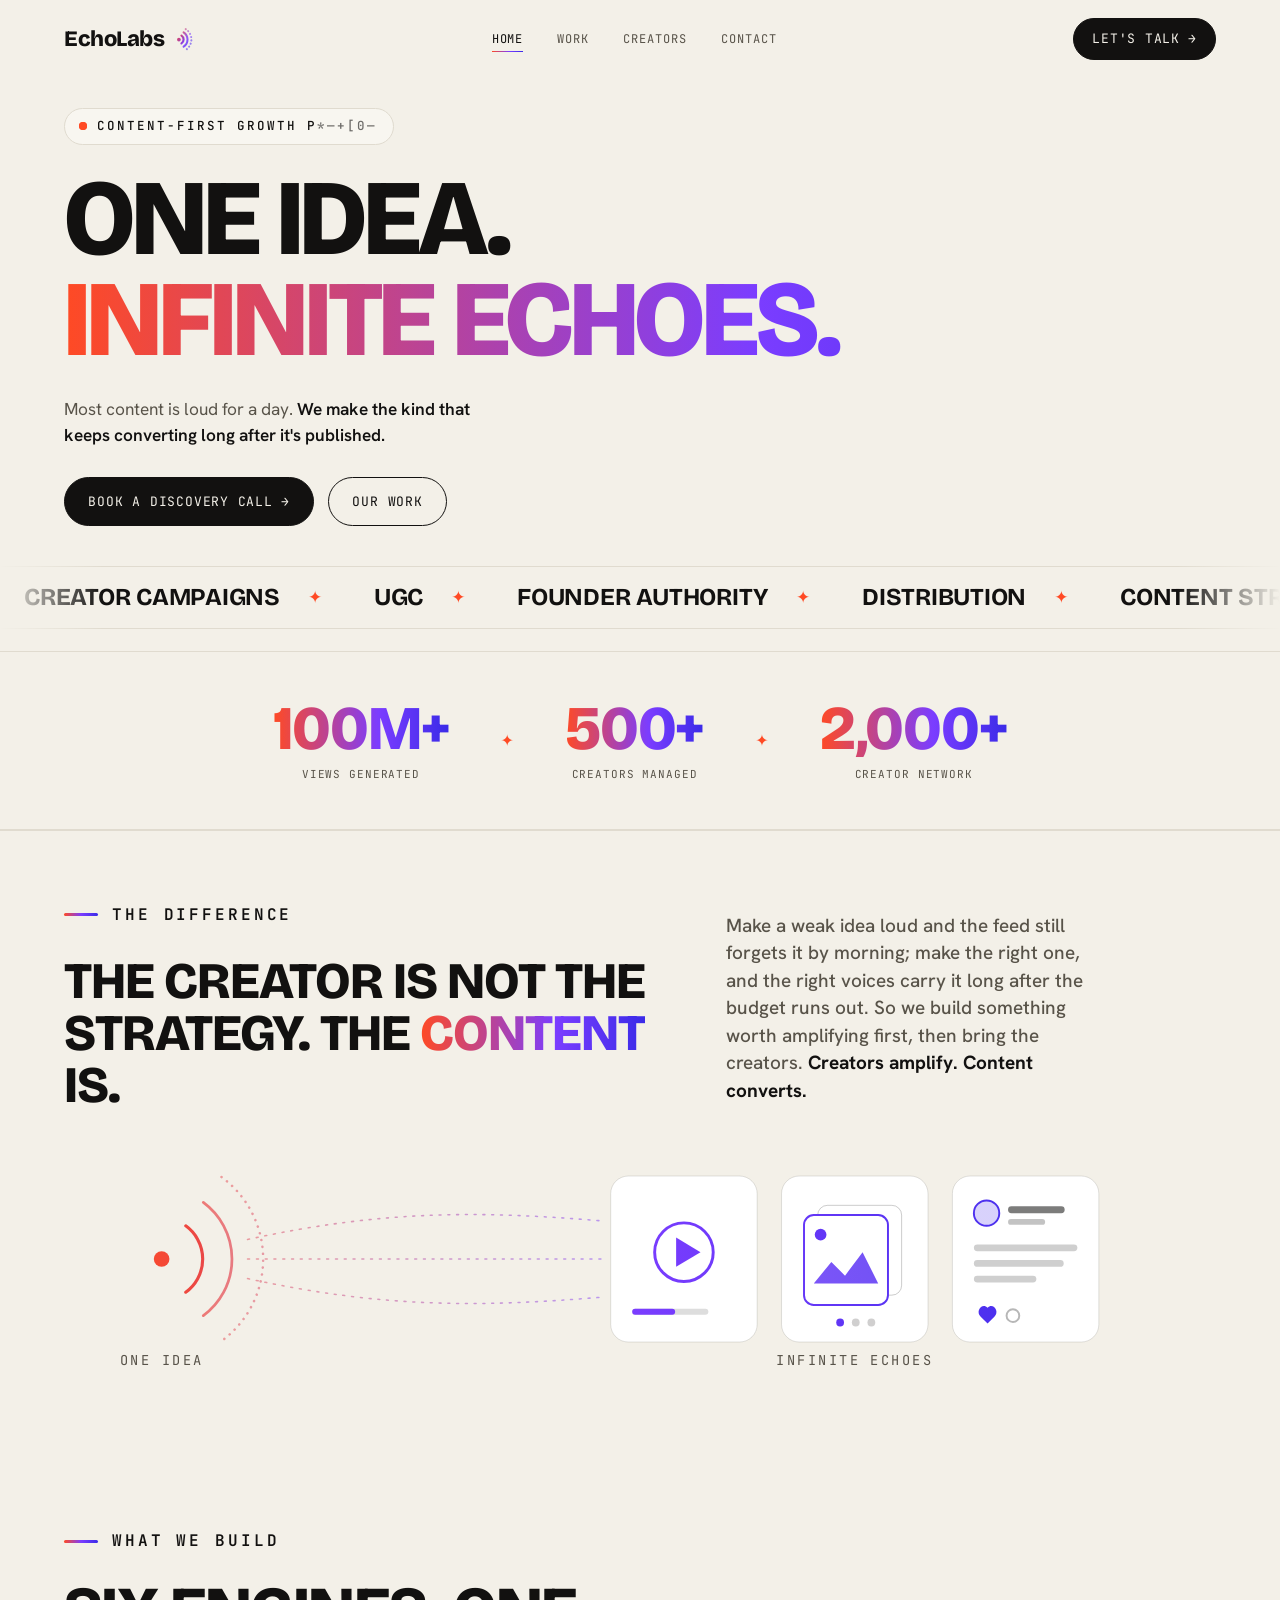
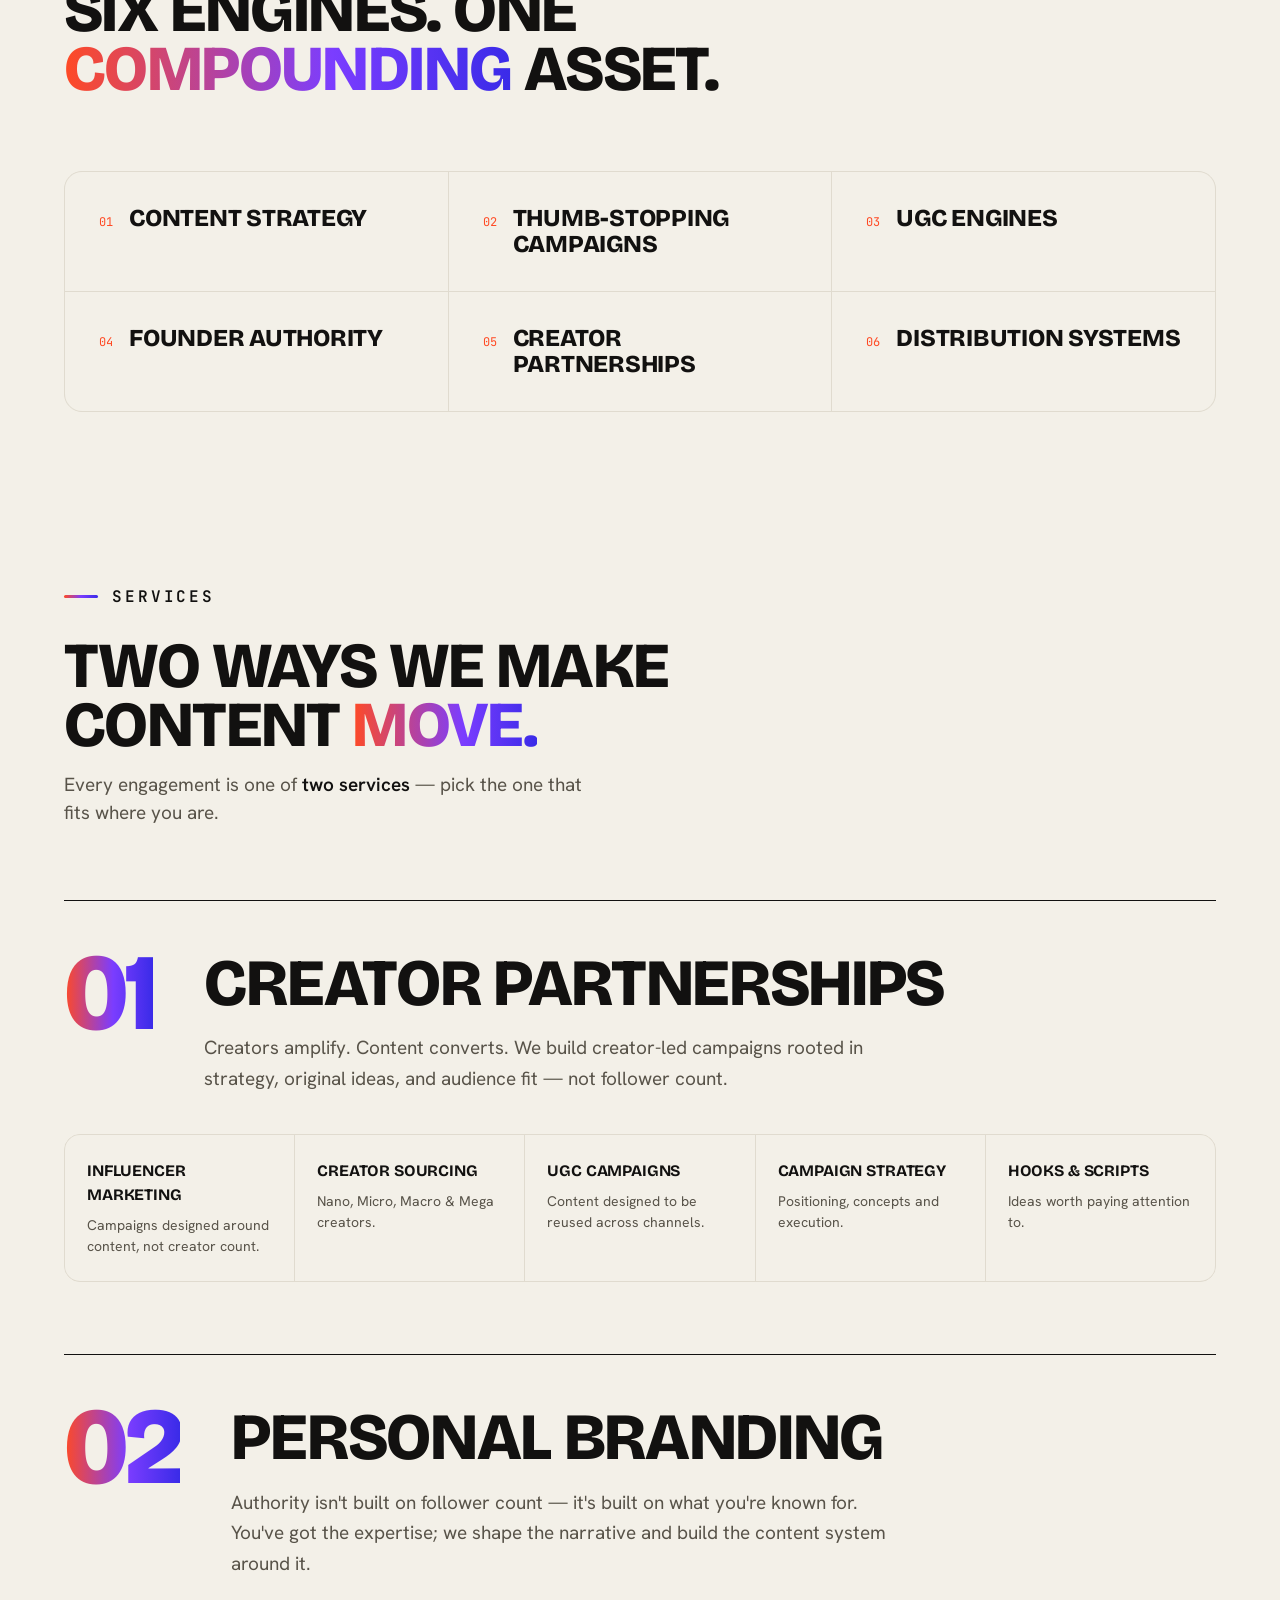
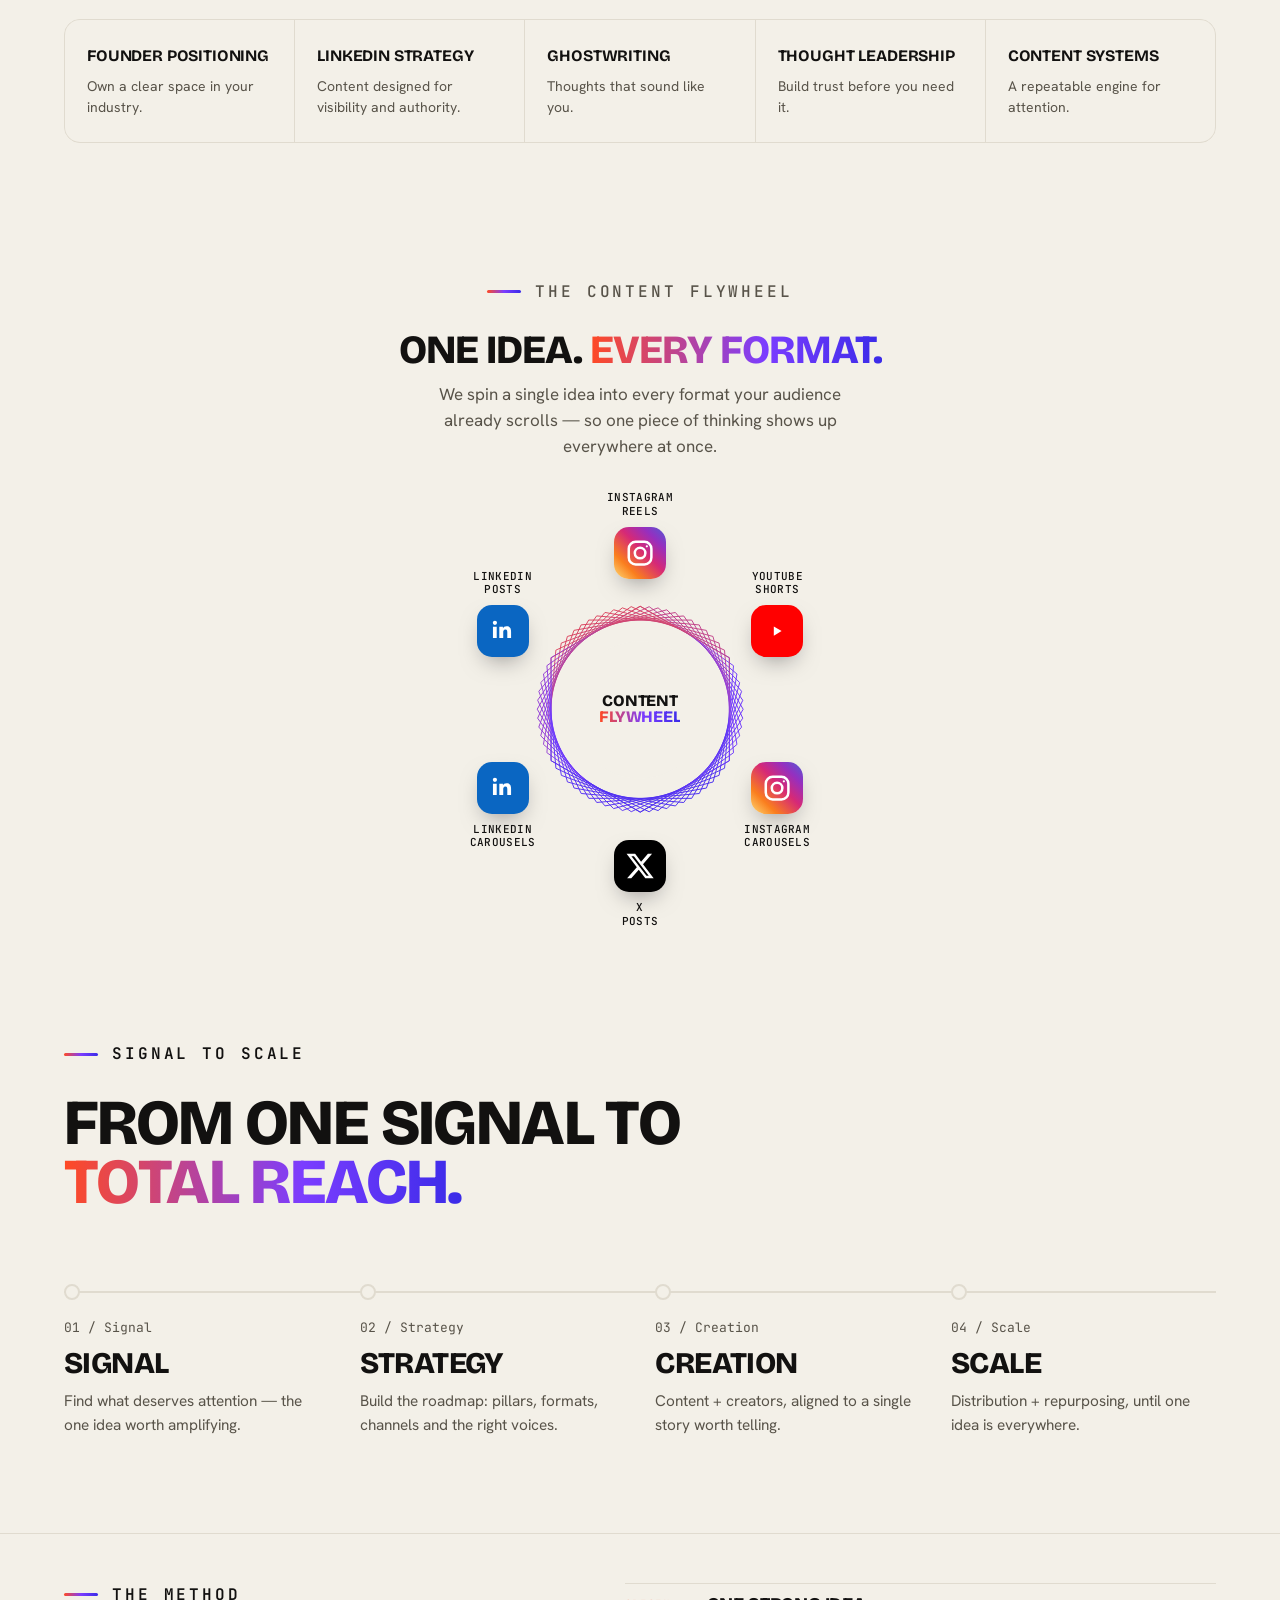
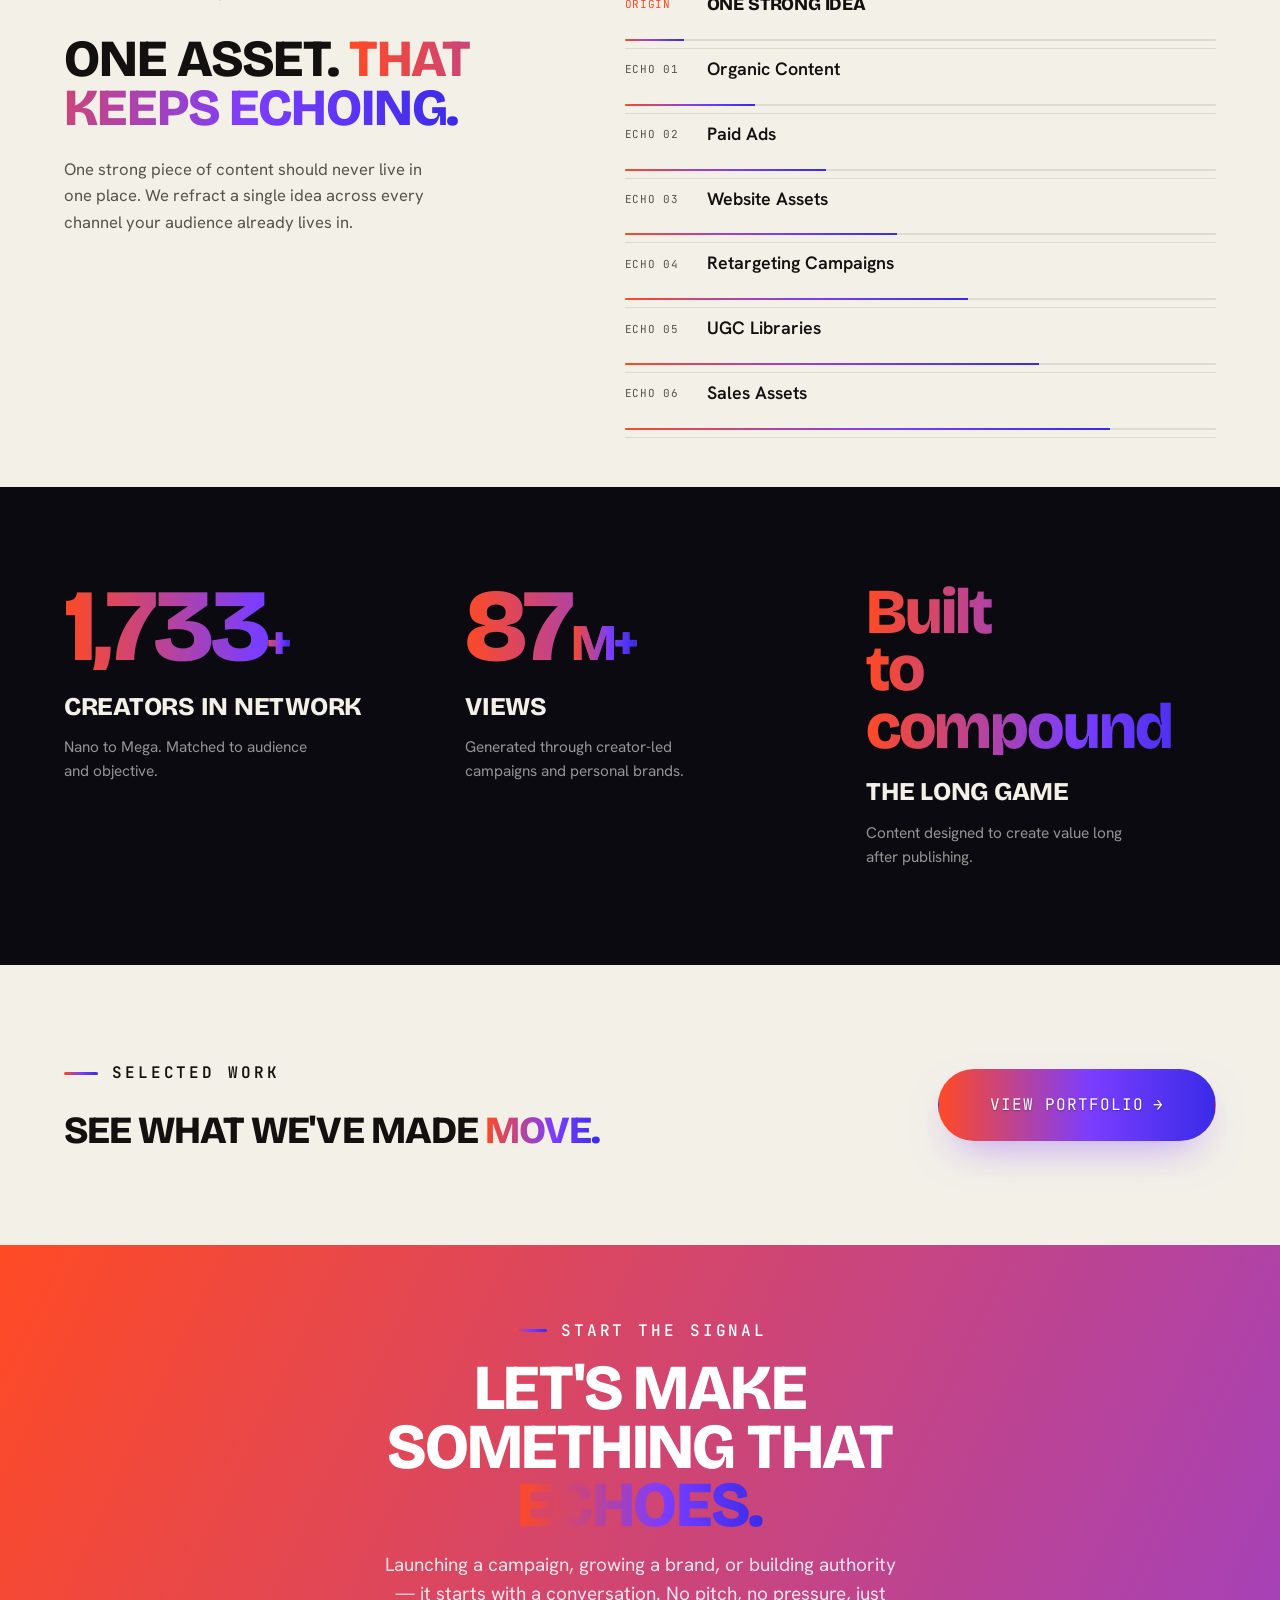
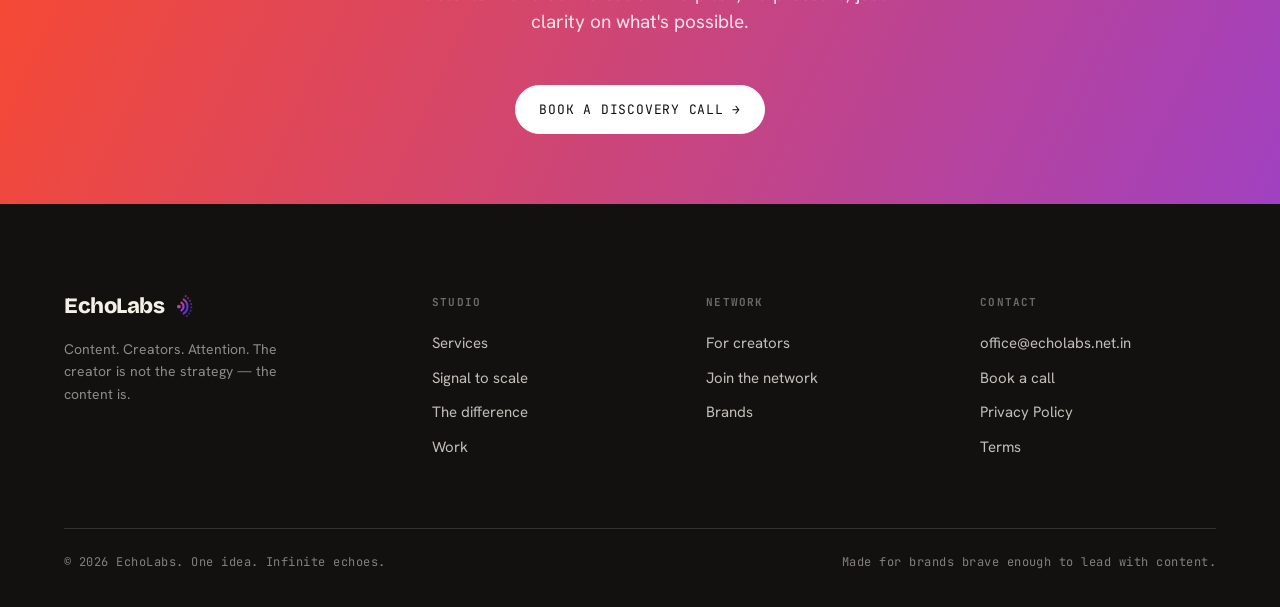
==== index.html @ e6bb108c "Add files via upload" ====
<!DOCTYPE html>
<html lang="en">
<head>
<meta charset="UTF-8" />
<meta name="viewport" content="width=device-width, initial-scale=1.0" />
<title>EchoLabs — Content-first growth partner</title>
<meta name="description" content="One idea. Infinite echoes. EchoLabs is a content-first growth partner. Most content is loud for a day — the right content keeps converting long after it's published." />
<meta name="theme-color" content="#F3F0E8" />
<link rel="icon" type="image/svg+xml" href="echolabs-mark.svg" />
<link rel="icon" type="image/png" href="echolabs-mark.png" />
<link rel="apple-touch-icon" href="echolabs-mark.png" />
<meta property="og:type" content="website" />
<meta property="og:title" content="EchoLabs — One idea. Infinite echoes." />
<meta property="og:description" content="The creator is not the strategy. The content is. A content-first growth partner." />
<link rel="preconnect" href="https://fonts.googleapis.com" />
<link rel="preconnect" href="https://fonts.gstatic.com" crossorigin />
<link href="https://fonts.googleapis.com/css2?family=Bricolage+Grotesque:opsz,wght@12..96,700;12..96,800&family=Hanken+Grotesk:wght@400;500;600&family=JetBrains+Mono:wght@400;500&display=swap" rel="stylesheet" />
<link rel="stylesheet" href="styles.css" />
</head>
<body>
<svg width="0" height="0" aria-hidden="true" style="position:absolute"><defs><linearGradient id="logoGrad" gradientUnits="userSpaceOnUse" x1="1" y1="8" x2="25" y2="24"><stop offset="0" stop-color="#FF4A24"/><stop offset="0.55" stop-color="#7B3DFF"/><stop offset="1" stop-color="#3A2BE8"/></linearGradient></defs></svg>
<a class="skip" href="#main">Skip to content</a>

<!-- ECHO CURSOR -->
<div class="cursor" aria-hidden="true">
  <div class="cursor__el cursor__r3"></div>
  <div class="cursor__el cursor__r2"></div>
  <div class="cursor__el cursor__r1"></div>
  <div class="cursor__el cursor__dot"></div>
</div>

<!-- NAV -->
<header class="nav" id="nav">
  <div class="wrap nav__inner">
    <a class="logo" href="index.html" aria-label="EchoLabs home">
      <span class="logo__word">EchoLabs</span>
      <svg class="logo__mark" viewBox="0 0 25 32" fill="none" aria-hidden="true"><circle cx="5" cy="16" r="2.4" fill="url(#logoGrad)"/><path d="M8.27 10.97 A 6 6 0 0 1 8.27 21.03" stroke="url(#logoGrad)" stroke-width="2.8" stroke-linecap="round"/><path d="M11 6.78 A 11 11 0 0 1 11 25.22" stroke="url(#logoGrad)" stroke-width="2.6" stroke-linecap="round" opacity="0.85"/><path d="M13.72 2.6 A 16 16 0 0 1 13.72 29.4" stroke="url(#logoGrad)" stroke-width="2.6" stroke-linecap="round" stroke-dasharray="0.1 4.1" opacity="0.6"/></svg>
    </a>
    <nav class="nav__links" aria-label="Primary">
      <a href="index.html" aria-current="page">Home</a>
      <a href="work.html">Work</a>
      <a href="creators.html">Creators</a>
      <a href="contact.html">Contact</a>
    </nav>
    <div class="nav__cta">
      <a class="btn btn--primary btn--sm" data-book href="contact.html"><span class="btn-label">Let's Talk</span><span class="btn-arrow" aria-hidden="true">→</span></a>
    </div>
    <button class="nav__toggle" aria-label="Open menu" aria-expanded="false" aria-controls="menu"><span></span></button>
  </div>
</header>

<!-- MOBILE MENU -->
<nav class="menu" id="menu" aria-hidden="true" aria-label="Mobile">
  <a href="index.html"><small>00 /</small> Home</a>
  <a href="work.html"><small>01 /</small> Work</a>
  <a href="creators.html"><small>02 /</small> Creators</a>
  <a href="contact.html"><small>03 /</small> Contact</a>
  <a class="btn btn--primary" data-book href="contact.html"><span class="btn-label">Book a discovery call</span><span class="btn-arrow" aria-hidden="true">→</span></a>
</nav>

<main id="main">

<!-- HERO -->
<section class="hero" aria-label="Introduction">
  <div class="wrap">
    <div class="hero__tag">
      <span class="hero__dot" aria-hidden="true"></span>
      <span class="eyebrow" data-scramble>Content-first growth partner</span>
    </div>
    <h1>
      <span class="line-mask"><span>One idea.</span></span>
      <span class="line-mask"><span class="gradient-text">Infinite echoes.</span></span>
    </h1>
    <p class="hero__sub">
      Most content is loud for a day. <strong>We make the kind that keeps
      converting long after it's published.</strong>
    </p>
    <div class="hero__cta">
      <a class="btn btn--primary" data-magnetic data-book href="contact.html"><span class="btn-label">Book a discovery call</span><span class="btn-arrow" aria-hidden="true">→</span></a>
      <a class="btn btn--ghost" data-magnetic href="work.html"><span class="btn-label">Our work</span></a>
    </div>
  </div>
  <div class="marquee" aria-hidden="true">
    <div class="marquee__track" data-marquee>
      <div class="marquee__group">
        <span class="marquee__item">Creator Campaigns<span>✦</span></span>
        <span class="marquee__item">UGC<span>✦</span></span>
        <span class="marquee__item">Founder Authority<span>✦</span></span>
        <span class="marquee__item">Distribution<span>✦</span></span>
        <span class="marquee__item">Content Strategy<span>✦</span></span>
        <span class="marquee__item">Personal Branding<span>✦</span></span>
      </div>
    </div>
  </div>
</section>

<!-- STATS STRIP -->
<section class="statstrip" aria-label="By the numbers">
  <div class="wrap statstrip__inner" data-stats>
    <div class="statstrip__item"><span class="statstrip__num"><span data-count="100" data-dec="0">0</span>M+</span><span class="statstrip__label">Views generated</span></div>
    <div class="statstrip__dot" aria-hidden="true">✦</div>
    <div class="statstrip__item"><span class="statstrip__num"><span data-count="500" data-dec="0">0</span>+</span><span class="statstrip__label">Creators managed</span></div>
    <div class="statstrip__dot" aria-hidden="true">✦</div>
    <div class="statstrip__item"><span class="statstrip__num"><span data-count="2000" data-dec="0">0</span>+</span><span class="statstrip__label">Creator network</span></div>
  </div>
</section>

<!-- THE DIFFERENCE -->
<section class="section belief" id="difference" aria-labelledby="diff-h">
  <div class="wrap belief__grid">
    <div>
      <span class="eyebrow section__eyebrow"><b>The difference</b></span>
      <h2 class="belief__statement" id="diff-h" data-words>
        The creator is not the strategy. The <span class="accent">content</span> is.
      </h2>
    </div>
    <div class="belief__cols">
      <p class="belief__lede reveal">Make a weak idea loud and the feed still forgets it by morning; make the right one, and the right voices carry it long after the budget runs out. So we build something worth amplifying first, then bring the creators. <strong>Creators amplify. Content converts.</strong></p>
    </div>
  </div>
  <div class="wrap belief__viz reveal">
    <svg viewBox="0 0 1180 250" class="diffviz" role="img" aria-label="One idea echoing out into a reel, a carousel and a post" preserveAspectRatio="xMidYMid meet">
      <defs>
        <linearGradient id="dvg" x1="60" y1="0" x2="1100" y2="0" gradientUnits="userSpaceOnUse">
          <stop offset="0" stop-color="#FF4A24"/><stop offset="0.5" stop-color="#7B3DFF"/><stop offset="1" stop-color="#3A2BE8"/>
        </linearGradient>
      </defs>
      <!-- ONE IDEA: echo source (logo motif) -->
      <circle cx="100" cy="125" r="8" fill="url(#dvg)"/>
      <path d="M124.7 91 A 42 42 0 0 1 124.7 159" fill="none" stroke="url(#dvg)" stroke-width="3.2" stroke-linecap="round"/>
      <path d="M142.7 67 A 72 72 0 0 1 142.7 183" fill="none" stroke="url(#dvg)" stroke-width="2.8" stroke-linecap="round" opacity="0.7"/>
      <path d="M161.3 41 A 104 104 0 0 1 161.3 209" fill="none" stroke="url(#dvg)" stroke-width="2.6" stroke-linecap="round" stroke-dasharray="0.1 7" opacity="0.5"/>
      <text x="100" y="234" text-anchor="middle" class="dv-tag">ONE IDEA</text>
      <!-- flow lines: the echoes travelling out -->
      <g fill="none" stroke="url(#dvg)" stroke-width="1.6" stroke-linecap="round" stroke-dasharray="2 7" opacity="0.5">
        <path d="M188 105 C 330 74, 430 76, 552 86"/>
        <path d="M188 125 C 340 125, 430 125, 552 125"/>
        <path d="M188 145 C 330 176, 430 174, 552 164"/>
      </g>
      <!-- REEL -->
      <rect x="560" y="40" width="150" height="170" rx="18" fill="#fff" stroke="#121110" stroke-opacity="0.12"/>
      <circle cx="635" cy="118" r="30" fill="none" stroke="url(#dvg)" stroke-width="3"/>
      <path d="M627 103 L 627 133 L 652 118 Z" fill="url(#dvg)"/>
      <rect x="582" y="176" width="78" height="6" rx="3" fill="#121110" opacity="0.14"/>
      <rect x="582" y="176" width="44" height="6" rx="3" fill="url(#dvg)"/>
      <!-- CAROUSEL -->
      <rect x="735" y="40" width="150" height="170" rx="18" fill="#fff" stroke="#121110" stroke-opacity="0.12"/>
      <rect x="772" y="70" width="86" height="92" rx="10" fill="none" stroke="#121110" stroke-opacity="0.22"/>
      <rect x="758" y="80" width="86" height="92" rx="10" fill="#fff" stroke="url(#dvg)" stroke-width="2"/>
      <path d="M768 150 L 786 128 L 800 142 L 818 118 L 834 150 Z" fill="url(#dvg)" opacity="0.85"/>
      <circle cx="775" cy="100" r="6" fill="url(#dvg)"/>
      <circle cx="795" cy="190" r="4" fill="url(#dvg)"/>
      <circle cx="811" cy="190" r="4" fill="#121110" opacity="0.2"/>
      <circle cx="827" cy="190" r="4" fill="#121110" opacity="0.2"/>
      <!-- POST -->
      <rect x="910" y="40" width="150" height="170" rx="18" fill="#fff" stroke="#121110" stroke-opacity="0.12"/>
      <circle cx="945" cy="78" r="13" fill="url(#dvg)" opacity="0.22"/>
      <circle cx="945" cy="78" r="13" fill="none" stroke="url(#dvg)" stroke-width="2"/>
      <rect x="967" y="71" width="58" height="7" rx="3.5" fill="#121110" opacity="0.55"/>
      <rect x="967" y="84" width="38" height="6" rx="3" fill="#121110" opacity="0.25"/>
      <rect x="932" y="110" width="106" height="7" rx="3.5" fill="#121110" opacity="0.2"/>
      <rect x="932" y="126" width="92" height="7" rx="3.5" fill="#121110" opacity="0.2"/>
      <rect x="932" y="142" width="64" height="7" rx="3.5" fill="#121110" opacity="0.2"/>
      <path d="M939 184 c -6 -6 2 -15 7 -9 c 5 -6 13 3 7 9 l -7 7 z" fill="url(#dvg)"/>
      <circle cx="972" cy="183" r="6.5" fill="none" stroke="#121110" stroke-opacity="0.3" stroke-width="2"/>
      <text x="810" y="234" text-anchor="middle" class="dv-tag">INFINITE ECHOES</text>
    </svg>
  </div>
</section>

<!-- WHAT WE BUILD -->
<section class="section section--tight" id="build" aria-labelledby="build-h">
  <div class="wrap">
    <div class="section__head">
      <span class="eyebrow section__eyebrow"><b>What we build</b></span>
      <h2 id="build-h" class="section__title">Six engines. One <span class="accent">compounding</span> asset.</h2>
    </div>
    <ul class="buildgrid">
      <li class="build-item reveal"><span class="build-item__no">01</span><span class="build-item__name">Content Strategy</span></li>
      <li class="build-item reveal" data-d="1"><span class="build-item__no">02</span><span class="build-item__name">Thumb-Stopping Campaigns</span></li>
      <li class="build-item reveal" data-d="2"><span class="build-item__no">03</span><span class="build-item__name">UGC Engines</span></li>
      <li class="build-item reveal"><span class="build-item__no">04</span><span class="build-item__name">Founder Authority</span></li>
      <li class="build-item reveal" data-d="1"><span class="build-item__no">05</span><span class="build-item__name">Creator Partnerships</span></li>
      <li class="build-item reveal" data-d="2"><span class="build-item__no">06</span><span class="build-item__name">Distribution Systems</span></li>
    </ul>
  </div>
</section>

<!-- SERVICES -->
<section class="section services-groups" id="services" aria-labelledby="svc-h">
  <div class="wrap">
    <div class="section__head">
      <span class="eyebrow section__eyebrow"><b>Services</b></span>
      <h2 id="svc-h" class="section__title">Two ways we make content <span class="accent">move.</span></h2>
      <p class="services-groups__note">Every engagement is one of <strong>two services</strong> — pick the one that fits where you are.</p>
    </div>

    <div class="svcgroup reveal">
      <div class="svcgroup__head">
        <div class="svcgroup__index" aria-hidden="true">
          <span class="svcgroup__no">01</span>
        </div>
        <div class="svcgroup__intro">
          <h3 class="svcgroup__title">Creator Partnerships</h3>
          <p class="svcgroup__lead">Creators amplify. Content converts. We build creator-led campaigns rooted in strategy, original ideas, and audience fit — not follower count.</p>
        </div>
      </div>
      <div class="svcsub">
        <div class="svcsub__item"><h4>Influencer Marketing</h4><p>Campaigns designed around content, not creator count.</p></div>
        <div class="svcsub__item"><h4>Creator Sourcing</h4><p>Nano, Micro, Macro &amp; Mega creators.</p></div>
        <div class="svcsub__item"><h4>UGC Campaigns</h4><p>Content designed to be reused across channels.</p></div>
        <div class="svcsub__item"><h4>Campaign Strategy</h4><p>Positioning, concepts and execution.</p></div>
        <div class="svcsub__item"><h4>Hooks &amp; Scripts</h4><p>Ideas worth paying attention to.</p></div>
      </div>
    </div>

    <div class="svcgroup reveal">
      <div class="svcgroup__head">
        <div class="svcgroup__index" aria-hidden="true">
          <span class="svcgroup__no">02</span>
        </div>
        <div class="svcgroup__intro">
          <h3 class="svcgroup__title">Personal Branding</h3>
          <p class="svcgroup__lead">Authority isn't built on follower count — it's built on what you're known for. You've got the expertise; we shape the narrative and build the content system around it.</p>
        </div>
      </div>
      <div class="svcsub">
        <div class="svcsub__item"><h4>Founder Positioning</h4><p>Own a clear space in your industry.</p></div>
        <div class="svcsub__item"><h4>LinkedIn Strategy</h4><p>Content designed for visibility and authority.</p></div>
        <div class="svcsub__item"><h4>Ghostwriting</h4><p>Thoughts that sound like you.</p></div>
        <div class="svcsub__item"><h4>Thought Leadership</h4><p>Build trust before you need it.</p></div>
        <div class="svcsub__item"><h4>Content Systems</h4><p>A repeatable engine for attention.</p></div>
      </div>
    </div>
  </div>
</section>

<!-- CONTENT FLYWHEEL -->
<section class="section flywheel-sec" id="flywheel" aria-labelledby="fw-h">
  <div class="wrap">
    <div class="section__head center">
      <span class="eyebrow section__eyebrow">The content flywheel</span>
      <h2 id="fw-h" class="section__title">One idea. <span class="accent">Every format.</span></h2>
      <p class="flywheel__lead">We spin a single idea into every format your audience already scrolls — so one piece of thinking shows up everywhere at once.</p>
    </div>
    <div class="flywheel" role="img" aria-label="Content flywheel across Instagram Reels, YouTube Shorts, Instagram Carousels, X posts, LinkedIn Carousels and LinkedIn Posts">
      <svg class="fw-svg" viewBox="0 0 400 400" aria-hidden="true">
        <defs><linearGradient id="fwg" gradientUnits="userSpaceOnUse" x1="60" y1="60" x2="340" y2="340">
          <stop offset="0" stop-color="#FF4A24"/><stop offset="0.5" stop-color="#7B3DFF"/><stop offset="1" stop-color="#3A2BE8"/>
        </linearGradient></defs>
        <g class="fw-spin" fill="none" stroke="url(#fwg)" stroke-width="1.3" stroke-linejoin="round"></g>
      </svg>
      <div class="flywheel__center" aria-hidden="true"><span>Content</span><span>Flywheel</span></div>

      <div class="fw-node fw-node--top">
        <span class="fw-ico fw-ico--ig"><svg viewBox="0 0 24 24" fill="none" stroke="#fff" stroke-width="2" stroke-linecap="round"><rect x="3" y="3" width="18" height="18" rx="5.5"/><circle cx="12" cy="12" r="4.2"/><circle cx="17.4" cy="6.6" r=".9" fill="#fff" stroke="none"/></svg></span>
        <span class="fw-node__label">Instagram<br>Reels</span>
      </div>
      <div class="fw-node fw-node--ur">
        <span class="fw-ico" style="background:#FF0000"><svg viewBox="0 0 24 24" fill="#fff"><path d="M9.4 8.3v7.4l6.2-3.7z"/></svg></span>
        <span class="fw-node__label">YouTube<br>Shorts</span>
      </div>
      <div class="fw-node fw-node--lr">
        <span class="fw-ico fw-ico--ig"><svg viewBox="0 0 24 24" fill="none" stroke="#fff" stroke-width="2" stroke-linecap="round"><rect x="3" y="3" width="18" height="18" rx="5.5"/><circle cx="12" cy="12" r="4.2"/><circle cx="17.4" cy="6.6" r=".9" fill="#fff" stroke="none"/></svg></span>
        <span class="fw-node__label">Instagram<br>Carousels</span>
      </div>
      <div class="fw-node fw-node--bottom">
        <span class="fw-ico" style="background:#000"><svg viewBox="0 0 24 24" fill="#fff"><path d="M18.244 2.25h3.308l-7.227 8.26 8.502 11.24H16.17l-5.214-6.817L4.99 21.75H1.68l7.73-8.835L1.254 2.25H8.08l4.713 6.231zm-1.161 17.52h1.833L7.084 4.126H5.117z"/></svg></span>
        <span class="fw-node__label">X<br>Posts</span>
      </div>
      <div class="fw-node fw-node--ll">
        <span class="fw-ico" style="background:#0A66C2"><svg viewBox="0 0 24 24" fill="#fff"><path d="M6.94 8.5v9h-3v-9h3Zm.25-3.06a1.69 1.69 0 1 1-3.38 0 1.69 1.69 0 0 1 3.38 0ZM9 8.5h2.88v1.23h.04c.4-.72 1.38-1.48 2.84-1.48 3.04 0 3.6 1.86 3.6 4.28V17.5h-3v-4.4c0-1.05-.02-2.4-1.5-2.4-1.5 0-1.73 1.14-1.73 2.32V17.5H9v-9Z"/></svg></span>
        <span class="fw-node__label">LinkedIn<br>Carousels</span>
      </div>
      <div class="fw-node fw-node--ul">
        <span class="fw-ico" style="background:#0A66C2"><svg viewBox="0 0 24 24" fill="#fff"><path d="M6.94 8.5v9h-3v-9h3Zm.25-3.06a1.69 1.69 0 1 1-3.38 0 1.69 1.69 0 0 1 3.38 0ZM9 8.5h2.88v1.23h.04c.4-.72 1.38-1.48 2.84-1.48 3.04 0 3.6 1.86 3.6 4.28V17.5h-3v-4.4c0-1.05-.02-2.4-1.5-2.4-1.5 0-1.73 1.14-1.73 2.32V17.5H9v-9Z"/></svg></span>
        <span class="fw-node__label">LinkedIn<br>Posts</span>
      </div>
    </div>
  </div>
</section>

<!-- SIGNAL TO SCALE -->
<section class="section process" id="how" aria-labelledby="how-h">
  <div class="wrap">
    <div class="section__head">
      <span class="eyebrow section__eyebrow"><b>Signal to scale</b></span>
      <h2 id="how-h" class="section__title">From one signal to <span class="accent">total reach.</span></h2>
    </div>
    <div class="process__grid" data-process>
      <div class="process__track" aria-hidden="true"></div>
      <div class="process__fill" data-process-fill aria-hidden="true"></div>
      <div class="pstep" data-step><span class="pstep__node" aria-hidden="true"></span><div class="pstep__no">01 / Signal</div><h3 class="pstep__title">Signal</h3><p class="pstep__desc">Find what deserves attention — the one idea worth amplifying.</p></div>
      <div class="pstep" data-step><span class="pstep__node" aria-hidden="true"></span><div class="pstep__no">02 / Strategy</div><h3 class="pstep__title">Strategy</h3><p class="pstep__desc">Build the roadmap: pillars, formats, channels and the right voices.</p></div>
      <div class="pstep" data-step><span class="pstep__node" aria-hidden="true"></span><div class="pstep__no">03 / Creation</div><h3 class="pstep__title">Creation</h3><p class="pstep__desc">Content + creators, aligned to a single story worth telling.</p></div>
      <div class="pstep" data-step><span class="pstep__node" aria-hidden="true"></span><div class="pstep__no">04 / Scale</div><h3 class="pstep__title">Scale</h3><p class="pstep__desc">Distribution + repurposing, until one idea is everywhere.</p></div>
    </div>
  </div>
</section>

<!-- ONE ASSET, INFINITE ECHOES -->
<section class="echoband" id="echoes" aria-labelledby="echo-h">
  <div class="wrap echoband__inner">
    <div class="echoband__lede">
      <span class="eyebrow section__eyebrow"><b>The method</b></span>
      <h2 id="echo-h">One asset. <span class="accent">That keeps echoing.</span></h2>
      <p class="echoband__note">One strong piece of content should never live in one place. We refract a single idea across every channel your audience already lives in.</p>
    </div>
    <ol class="echolist" data-echoes>
      <li class="echo-item"><span class="echo-item__id">Origin</span><span class="echo-item__name">One strong idea</span><span class="echo-item__bar"></span></li>
      <li class="echo-item"><span class="echo-item__id">Echo 01</span><span class="echo-item__name">Organic Content</span><span class="echo-item__bar"></span></li>
      <li class="echo-item"><span class="echo-item__id">Echo 02</span><span class="echo-item__name">Paid Ads</span><span class="echo-item__bar"></span></li>
      <li class="echo-item"><span class="echo-item__id">Echo 03</span><span class="echo-item__name">Website Assets</span><span class="echo-item__bar"></span></li>
      <li class="echo-item"><span class="echo-item__id">Echo 04</span><span class="echo-item__name">Retargeting Campaigns</span><span class="echo-item__bar"></span></li>
      <li class="echo-item"><span class="echo-item__id">Echo 05</span><span class="echo-item__name">UGC Libraries</span><span class="echo-item__bar"></span></li>
      <li class="echo-item"><span class="echo-item__id">Echo 06</span><span class="echo-item__name">Sales Assets</span><span class="echo-item__bar"></span></li>
    </ol>
  </div>
</section>

<!-- BIG STATS -->
<section class="section bigstats-sec" aria-label="Proof">
  <div class="wrap bigstats" data-stats>
    <div class="bigstat reveal">
      <div class="bigstat__num"><span data-count="2000" data-dec="0">0</span><span class="suffix gradient-text">+</span></div>
      <h3 class="bigstat__title">Creators in network</h3>
      <p class="bigstat__text">Nano to Mega. Matched to audience and objective.</p>
    </div>
    <div class="bigstat reveal" data-d="1">
      <div class="bigstat__num"><span data-count="100" data-dec="0">0</span><span class="suffix gradient-text">M+</span></div>
      <h3 class="bigstat__title">Views</h3>
      <p class="bigstat__text">Generated through creator-led campaigns and personal brands.</p>
    </div>
    <div class="bigstat reveal" data-d="2">
      <div class="bigstat__num gradient-text" style="font-size:clamp(40px,5vw,64px);line-height:.9">Built<br>to compound</div>
      <h3 class="bigstat__title">The long game</h3>
      <p class="bigstat__text">Content designed to create value long after publishing.</p>
    </div>
  </div>
</section>

<!-- WORK CTA -->
<section class="section workcta" aria-labelledby="wc-h">
  <div class="wrap workcta__inner">
    <div>
      <span class="eyebrow section__eyebrow"><b>Selected work</b></span>
      <h2 id="wc-h" class="section__title">See what we've made <span class="accent">move.</span></h2>
    </div>
    <a class="btn btn--primary" data-magnetic href="work.html"><span class="btn-label">View portfolio</span><span class="btn-arrow" aria-hidden="true">→</span></a>
  </div>
</section>

<!-- FINAL CTA -->
<section class="final" aria-labelledby="final-h">
  <div class="wrap">
    <span class="eyebrow final__eyebrow"><span style="color:#fff">Start the signal</span></span>
    <h2 id="final-h">Let's make something that <span class="accent">echoes.</span></h2>
    <p class="final__sub">Launching a campaign, growing a brand, or building authority — it starts with a conversation. No pitch, no pressure, just clarity on what's possible.</p>
    <div class="final__cta">
      <a class="btn btn--primary" data-magnetic data-book href="contact.html"><span class="btn-label">Book a discovery call</span><span class="btn-arrow" aria-hidden="true">→</span></a>
    </div>
  </div>
</section>

</main>

<!-- FOOTER -->
<footer class="footer">
  <div class="wrap">
    <div class="footer__top">
      <div class="footer__brand">
        <a class="logo" href="index.html" aria-label="EchoLabs home">
          <span class="logo__word">EchoLabs</span>
          <svg class="logo__mark" viewBox="0 0 25 32" fill="none" aria-hidden="true"><circle cx="5" cy="16" r="2.4" fill="url(#logoGrad)"/><path d="M8.27 10.97 A 6 6 0 0 1 8.27 21.03" stroke="url(#logoGrad)" stroke-width="2.8" stroke-linecap="round"/><path d="M11 6.78 A 11 11 0 0 1 11 25.22" stroke="url(#logoGrad)" stroke-width="2.6" stroke-linecap="round" opacity="0.85"/><path d="M13.72 2.6 A 16 16 0 0 1 13.72 29.4" stroke="url(#logoGrad)" stroke-width="2.6" stroke-linecap="round" stroke-dasharray="0.1 4.1" opacity="0.6"/></svg>
        </a>
        <p class="footer__tag">Content. Creators. Attention. The creator is not the strategy — the content is.</p>
      </div>
      <div class="footer__col">
        <h4>Studio</h4>
        <a href="index.html#services">Services</a>
        <a href="index.html#how">Signal to scale</a>
        <a href="index.html#difference">The difference</a>
        <a href="work.html">Work</a>
      </div>
      <div class="footer__col">
        <h4>Network</h4>
        <a href="creators.html">For creators</a>
        <a href="creators.html#join">Join the network</a>
        <a href="contact.html">Brands</a>
      </div>
      <div class="footer__col">
        <h4>Contact</h4>
        <a data-email href="#"><span data-email-text>office@echolabs.net.in</span></a>
        <a data-book href="contact.html">Book a call</a>
        <a href="privacy.html">Privacy Policy</a>
        <a href="terms.html">Terms</a>
      </div>
    </div>
    <div class="footer__bottom">
      <span>© <span data-year>2026</span> EchoLabs. One idea. Infinite echoes.</span>
      <span>Made for brands brave enough to lead with content.</span>
    </div>
  </div>
</footer>

<script src="config.js"></script>
<script src="app.js"></script>
</body>
</html>
---- styles.css ----
/* ============================================================
   ECHOLABS — SHARED STYLES
   ============================================================ */

/* ---------- DESIGN TOKENS ---------- */
:root{
  --paper:#F3F0E8;
  --ink:#121110;
  --muted:#585349;
  --border:#E0DBCF;
  --coral:#FF4A24;
  --violet:#7B3DFF;
  --indigo:#3A2BE8;
  --night:#0B0A11;

  --grad: linear-gradient(90deg,#FF4A24,#7B3DFF 55%,#3A2BE8);
  --grad-soft: linear-gradient(90deg, rgba(255,74,36,.14), rgba(123,61,255,.14) 55%, rgba(58,43,232,.14));

  --font-display:'Bricolage Grotesque', system-ui, sans-serif;
  --font-body:'Hanken Grotesk', system-ui, sans-serif;
  --font-mono:'JetBrains Mono', ui-monospace, monospace;

  --maxw: 1320px;
  --gutter: clamp(20px, 5vw, 80px);
  --radius: 100px;
  --ease: cubic-bezier(.22,1,.36,1);
}

/* ---------- RESET / BASE ---------- */
*,*::before,*::after{ box-sizing:border-box; margin:0; padding:0; }
html{ scroll-behavior:smooth; -webkit-text-size-adjust:100%; background:var(--paper); overscroll-behavior-y:none; }
body{
  font-family:var(--font-body);
  background:var(--paper);
  color:var(--ink);
  line-height:1.5;
  font-size:clamp(16px,1.1vw,18px);
  overflow-x:hidden;
  overscroll-behavior-y:none;
  -webkit-font-smoothing:antialiased;
  text-rendering:optimizeLegibility;
}
img,svg{ display:block; max-width:100%; }
a{ color:inherit; text-decoration:none; }
button{ font-family:inherit; cursor:pointer; border:none; background:none; color:inherit; }
ul{ list-style:none; }

:focus-visible{ outline:2px solid var(--indigo); outline-offset:3px; border-radius:4px; }

.skip{
  position:absolute; left:-9999px; top:0; z-index:200;
  background:var(--ink); color:var(--paper);
  padding:12px 20px; border-radius:0 0 12px 0;
  font-family:var(--font-mono); font-size:12px; letter-spacing:.05em;
}
.skip:focus{ left:0; }

.wrap{ max-width:var(--maxw); margin:0 auto; padding-inline:var(--gutter); }
.visually-hidden{
  position:absolute!important; width:1px; height:1px; padding:0; margin:-1px;
  overflow:hidden; clip:rect(0 0 0 0); white-space:nowrap; border:0;
}

/* ---------- TYPOGRAPHY HELPERS ---------- */
.eyebrow{
  font-family:var(--font-mono); text-transform:uppercase;
  font-size:clamp(11px,1vw,12.5px); letter-spacing:.16em;
  color:var(--muted); font-weight:500;
}
.display{
  font-family:var(--font-display); font-weight:800;
  text-transform:uppercase; letter-spacing:-.02em; line-height:.92;
}
.gradient-text, .accent{
  background:var(--grad); -webkit-background-clip:text; background-clip:text;
  -webkit-text-fill-color:transparent; color:transparent;
}

/* ---------- BUTTONS ---------- */
.btn{
  position:relative; display:inline-flex; align-items:center; gap:.6em;
  font-family:var(--font-mono); text-transform:uppercase;
  font-size:13px; letter-spacing:.06em;
  padding:1.05em 1.8em; border-radius:var(--radius);
  border:1.5px solid var(--ink);
  transition:color .4s var(--ease), border-color .4s var(--ease), transform .2s var(--ease);
  will-change:transform; overflow:hidden; isolation:isolate;
  text-align:center;
}
.btn .btn-label{ position:relative; z-index:2; }
.btn .btn-arrow{ position:relative; z-index:2; transition:transform .4s var(--ease); }
.btn:hover .btn-arrow{ transform:translateX(4px); }

.btn--primary{ background:var(--ink); color:var(--paper); border-color:var(--ink); }
.btn--primary::before{ content:""; position:absolute; inset:0; z-index:1; background:linear-gradient(120deg,#7B3DFF,#3A2BE8); opacity:0; transition:opacity .45s var(--ease); }
.btn--primary:hover{ color:#fff; }
.btn--primary:hover::before{ opacity:1; }

.btn--ghost{ background:transparent; color:var(--ink); }
.btn--ghost::before{ content:""; position:absolute; inset:0; z-index:1; background:var(--grad); opacity:0; transition:opacity .45s var(--ease); }
.btn--ghost:hover{ color:#fff; border-color:transparent; }
.btn--ghost:hover::before{ opacity:1; }

.on-dark .btn--ghost{ color:var(--paper); border-color:rgba(243,240,232,.4); }
.on-dark .btn--ghost:hover{ color:#fff; border-color:transparent; }

.btn--sm{ padding:.8em 1.4em; }
/* Touch feedback: branded tap highlight + press-scale (mobile has no :hover) */
a, button, summary, [role="button"]{ -webkit-tap-highlight-color:rgba(123,61,255,.18); }
.btn:active, .reelbtn:active, .reeldot:active, .contact-opt:active, .tier:active, .build-item:active, .social:active, .li-card:active, .reelcard__cta:active, .li-card__cta:active{ transform:scale(.96); }

/* ---------- NAV ---------- */
.nav{
  position:fixed; inset:0 0 auto 0; z-index:100; padding-block:18px;
  transition:background .4s var(--ease), border-color .4s var(--ease), padding .4s var(--ease);
  border-bottom:1px solid transparent;
}
.nav.scrolled{
  background:rgba(243,240,232,.78);
  backdrop-filter:blur(14px) saturate(1.2);
  -webkit-backdrop-filter:blur(14px) saturate(1.2);
  border-bottom:1px solid var(--border); padding-block:12px;
}
.nav__inner{ display:flex; align-items:center; justify-content:space-between; gap:24px; }
.logo{ display:inline-flex; align-items:center; gap:11px; }
.logo__mark{ height:25px; width:auto; flex:none; }
.logo__word{ font-family:var(--font-display); font-weight:800; letter-spacing:-.02em; font-size:22px; line-height:1; }
.nav__links{ display:flex; align-items:center; gap:34px; }
.nav__links a{
  font-family:var(--font-mono); text-transform:uppercase; font-size:12px;
  letter-spacing:.08em; color:var(--muted); position:relative; padding-block:4px;
  transition:color .3s var(--ease);
}
.nav__links a::after{ content:""; position:absolute; left:0; bottom:0; height:1.5px; width:0; background:var(--grad); transition:width .35s var(--ease); }
.nav__links a:hover, .nav__links a[aria-current="page"]{ color:var(--ink); }
.nav__links a:hover::after, .nav__links a[aria-current="page"]::after{ width:100%; }
.nav__cta{ display:inline-flex; }

/* Mobile menu toggle */
.nav__toggle{
  display:none; width:44px; height:44px; border:1px solid var(--border);
  border-radius:50%; place-items:center; background:rgba(255,255,255,.4);
}
.nav__toggle span{ display:block; width:18px; height:2px; background:var(--ink); position:relative; transition:transform .3s var(--ease), opacity .2s; }
.nav__toggle span::before, .nav__toggle span::after{ content:""; position:absolute; left:0; width:18px; height:2px; background:var(--ink); transition:transform .3s var(--ease); }
.nav__toggle span::before{ top:-6px; } .nav__toggle span::after{ top:6px; }
body.menu-open .nav__toggle span{ background:transparent; }
body.menu-open .nav__toggle span::before{ transform:translateY(6px) rotate(45deg); }
body.menu-open .nav__toggle span::after{ transform:translateY(-6px) rotate(-45deg); }

/* Mobile menu panel */
.menu{
  position:fixed; inset:0; z-index:90; background:var(--paper); height:100dvh;
  display:flex; flex-direction:column; justify-content:center; gap:6px;
  padding:max(var(--gutter),env(safe-area-inset-top)) var(--gutter) max(var(--gutter),env(safe-area-inset-bottom));
  transform:translateY(-100%); transition:transform .5s var(--ease);
  visibility:hidden;
}
body.menu-open{ overflow:hidden; }
body.menu-open .menu{ transform:translateY(0); visibility:visible; }
.menu a{
  font-family:var(--font-display); font-weight:800; text-transform:uppercase;
  letter-spacing:-.02em; font-size:clamp(40px,11vw,72px); line-height:1.02; color:var(--ink);
}
.menu a small{ font-family:var(--font-mono); font-size:13px; letter-spacing:.1em; color:var(--muted); -webkit-text-fill-color:initial; }
.menu .btn{ align-self:flex-start; margin-top:24px; font-size:13px; line-height:1; letter-spacing:.06em; color:var(--paper); }
.menu .btn:hover{ color:#fff; }
.menu .btn .btn-label{ font-size:13px; }

@media (max-width: 920px){
  .nav__links{ display:none; }
  .nav__cta{ display:none; }
  .nav__toggle{ display:grid; }
}
@media (max-width: 400px){
  .menu a{ font-size:clamp(32px, 10vw, 44px); }
}

/* ---------- ECHO CURSOR ---------- */
.cursor{ position:fixed; top:0; left:0; z-index:9999; pointer-events:none; mix-blend-mode:difference; opacity:0; transition:opacity .3s ease; }
body.cursor-on .cursor{ opacity:1; }
.cursor__el{ position:absolute; top:0; left:0; border-radius:50%; transform:translate(-50%,-50%); border:1.5px solid #fff; will-change:transform,width,height; }
.cursor__dot{ width:6px; height:6px; background:#fff; border:none; }
.cursor__r1{ width:16px; height:16px; border-width:1px; }
.cursor__r2{ width:24px; height:24px; opacity:.5; border-width:1px; }
.cursor__r3{ display:none; }
body.cursor-on, body.cursor-on *{ cursor:none !important; }

/* ---------- SECTION SCAFFOLD ---------- */
.section{ padding-block:clamp(64px,7.5vw,104px); position:relative; }
.section--tight{ padding-block:clamp(52px,6vw,84px); }
.section__head{ margin-bottom:clamp(40px,6vw,72px); }
.section__eyebrow{ display:block; margin-bottom:22px; }
.section__eyebrow b{ color:var(--ink); font-weight:500; }
.section__title{ font-family:var(--font-display); font-weight:800; text-transform:uppercase; letter-spacing:-.025em; line-height:.92; font-size:clamp(34px,5vw,68px); max-width:18ch; }
.lead{ color:var(--muted); font-size:clamp(17px,1.5vw,21px); line-height:1.55; max-width:54ch; }
.lead strong{ color:var(--ink); font-weight:600; }

/* Scroll reveal */
.reveal{ opacity:0; transform:translateY(28px); transition:opacity .9s var(--ease), transform .9s var(--ease); }
.reveal.in{ opacity:1; transform:none; }
.reveal[data-d="1"]{ transition-delay:.1s; }
.reveal[data-d="2"]{ transition-delay:.2s; }
.reveal[data-d="3"]{ transition-delay:.3s; }

/* ---------- HERO ---------- */
.hero{ position:relative; padding-top:clamp(92px,12vh,126px); padding-bottom:clamp(16px,2.5vh,30px); overflow:hidden; }
.hero__tag{ display:inline-flex; align-items:center; gap:10px; border:1px solid var(--border); background:rgba(255,255,255,.35); border-radius:var(--radius); padding:8px 16px 8px 14px; margin-bottom:clamp(14px,2vw,24px); }
.hero__dot{ width:8px; height:8px; border-radius:50%; background:var(--coral); flex:none; position:relative; }
.hero__dot::after{ content:""; position:absolute; inset:0; border-radius:50%; background:var(--coral); animation:pulse 2s ease-out infinite; }
@keyframes pulse{ 0%{ transform:scale(1); opacity:.7; } 100%{ transform:scale(3.4); opacity:0; } }
.hero__tag .eyebrow{ color:var(--ink); }
.hero h1{ font-family:var(--font-display); font-weight:800; text-transform:uppercase; letter-spacing:-.03em; line-height:.9; font-size:clamp(40px,8.4vw,116px); }
.line-mask{ overflow:hidden; display:block; padding-block:.02em; }
.line-mask > span{ display:block; transform:translateY(112%); transition:transform 1.05s var(--ease); }
body.loaded .line-mask > span{ transform:translateY(0); }
body.loaded .line-mask:nth-child(2) > span{ transition-delay:.12s; }
.hero__sub{ max-width:44ch; margin-top:clamp(16px,2.2vw,26px); font-size:clamp(16px,1.35vw,19px); color:var(--muted); line-height:1.5; opacity:0; transform:translateY(16px); transition:opacity .9s var(--ease) .5s, transform .9s var(--ease) .5s; }
.hero__sub strong{ color:var(--ink); font-weight:600; }
body.loaded .hero__sub{ opacity:1; transform:none; }
.hero__cta{ display:flex; flex-wrap:wrap; gap:14px; margin-top:clamp(18px,2.4vw,28px); opacity:0; transform:translateY(16px); transition:opacity .9s var(--ease) .66s, transform .9s var(--ease) .66s; }
body.loaded .hero__cta{ opacity:1; transform:none; }

/* ---------- MARQUEE ---------- */
.marquee{ margin-top:clamp(22px,3.2vw,44px); border-block:1px solid var(--border); padding-block:12px; overflow:hidden;
  -webkit-mask-image:linear-gradient(90deg,transparent,#000 8%,#000 92%,transparent);
  mask-image:linear-gradient(90deg,transparent,#000 8%,#000 92%,transparent); }
.marquee__track{ display:flex; width:max-content; animation:marquee 34s linear infinite; }
.marquee:hover .marquee__track{ animation-play-state:paused; }
.marquee__item{ display:inline-flex; align-items:center; font-family:var(--font-display); font-weight:700; text-transform:uppercase; letter-spacing:-.01em; font-size:clamp(16px,1.9vw,26px); padding-inline:24px; white-space:nowrap; color:var(--ink); }
.marquee__item span{ color:var(--coral); margin-inline:28px 0; font-size:.7em; }
@keyframes marquee{ to{ transform:translateX(-50%); } }

/* ---------- BELIEF BAND ---------- */
.belief{ border-top:1px solid var(--border); padding-block:clamp(44px,5.6vw,84px); }
.belief__grid{ display:grid; grid-template-columns:1fr; gap:clamp(30px,5vw,60px); }
.belief__statement{ font-family:var(--font-display); font-weight:800; text-transform:uppercase; letter-spacing:-.02em; line-height:1.02; font-size:clamp(28px,4vw,52px); max-width:18ch; }
.belief__statement .kw{ display:inline-block; opacity:0; transform:translateY(.5em) rotate(2deg); transition:opacity .6s var(--ease), transform .6s var(--ease); }
.belief__statement.in .kw{ opacity:1; transform:none; }
.belief__cols{ display:grid; grid-template-columns:repeat(auto-fit,minmax(240px,1fr)); gap:clamp(26px,3vw,48px); }
.belief__col h3{ font-family:var(--font-mono); text-transform:uppercase; font-size:12px; letter-spacing:.1em; color:var(--coral); margin-bottom:12px; }
.belief__col p{ color:var(--muted); font-size:clamp(15px,1.3vw,17px); line-height:1.6; }
.belief__col p strong{ color:var(--ink); font-weight:600; }

/* ---------- KINETIC LINE ---------- */
.kinetic{ padding-block:clamp(90px,13vw,180px); border-top:1px solid var(--border); text-align:center; overflow:hidden; }
.kinetic__line{ font-family:var(--font-display); font-weight:800; text-transform:uppercase; line-height:1; font-size:clamp(26px,5.2vw,76px); letter-spacing:-.6em; transform:scaleX(.4); opacity:0; filter:blur(6px); transition:letter-spacing 1.3s var(--ease), transform 1.3s var(--ease), opacity 1s var(--ease), filter 1.1s var(--ease); display:inline-block; max-width:24ch; }
.kinetic__line.in{ letter-spacing:-.022em; transform:scaleX(1); opacity:1; filter:blur(0); }

/* ---------- SERVICES (flooding rows) ---------- */
.services__list{ border-top:1px solid var(--ink); }
.srow{ position:relative; border-bottom:1px solid var(--border); overflow:hidden; isolation:isolate; }
.srow__flood{ position:absolute; inset:0; z-index:0; background:var(--grad); transform:scaleY(0); transform-origin:bottom; transition:transform .55s var(--ease); }
.srow:hover .srow__flood, .srow:focus-within .srow__flood{ transform:scaleY(1); }
.srow__inner{ position:relative; z-index:1; display:grid; grid-template-columns:auto 1fr auto; align-items:center; gap:clamp(18px,3vw,46px); padding-block:clamp(26px,3.4vw,42px); transition:color .45s var(--ease); }
.srow:hover .srow__inner, .srow:focus-within .srow__inner{ color:#fff; }
.srow__no{ font-family:var(--font-mono); font-size:clamp(13px,1.2vw,15px); color:var(--muted); transition:color .45s var(--ease); padding-top:.4em; }
.srow:hover .srow__no, .srow:focus-within .srow__no{ color:rgba(255,255,255,.8); }
.srow__main{ min-width:0; }
.srow__title{ font-family:var(--font-display); font-weight:800; text-transform:uppercase; letter-spacing:-.02em; line-height:.96; font-size:clamp(30px,5.4vw,72px); transition:transform .55s var(--ease); }
.srow:hover .srow__title, .srow:focus-within .srow__title{ transform:translateX(clamp(8px,1.5vw,22px)); }
.srow__desc{ color:var(--muted); margin-top:10px; max-width:52ch; font-size:clamp(14px,1.2vw,16px); line-height:1.55; transition:color .45s var(--ease); }
.srow:hover .srow__desc, .srow:focus-within .srow__desc{ color:rgba(255,255,255,.85); }
.srow__tags{ display:flex; flex-wrap:wrap; gap:8px 10px; margin-top:0; max-height:0; opacity:0; overflow:hidden; transition:max-height .55s var(--ease), opacity .5s var(--ease), margin-top .55s var(--ease); }
.srow:hover .srow__tags, .srow:focus-within .srow__tags{ max-height:120px; opacity:1; margin-top:18px; }
.srow__tag{ font-family:var(--font-mono); font-size:11px; text-transform:uppercase; letter-spacing:.05em; color:#fff; border:1px solid rgba(255,255,255,.45); border-radius:var(--radius); padding:5px 12px; }
.srow__plus{ width:clamp(34px,4vw,52px); height:clamp(34px,4vw,52px); flex:none; display:grid; place-items:center; border:1.5px solid var(--border); border-radius:50%; transition:transform .55s var(--ease), border-color .45s var(--ease); }
.srow:hover .srow__plus, .srow:focus-within .srow__plus{ transform:rotate(135deg); border-color:rgba(255,255,255,.7); }
.srow__plus svg{ width:42%; transition:stroke .45s var(--ease); }
.srow:hover .srow__plus svg, .srow:focus-within .srow__plus svg{ stroke:#fff; }

/* ---------- PROCESS (filling line) ---------- */
.process__grid{ display:grid; grid-template-columns:repeat(4,1fr); gap:clamp(20px,2.4vw,36px); position:relative; margin-top:64px; }
.process__track{ position:absolute; left:0; right:0; top:7px; height:2px; background:var(--border); }
.process__fill{ position:absolute; left:0; top:7px; height:2px; width:0; background:var(--grad); box-shadow:0 0 14px rgba(123,61,255,.5); }
.pstep{ position:relative; padding-top:34px; }
.pstep__node{ position:absolute; top:0; left:0; width:16px; height:16px; border-radius:50%; background:var(--paper); border:2px solid var(--border); transition:border-color .4s var(--ease), background .4s var(--ease), transform .4s var(--ease); }
.pstep.active .pstep__node{ border-color:transparent; background:var(--grad); transform:scale(1.18); }
.pstep__no{ font-family:var(--font-mono); font-size:13px; color:var(--muted); margin-bottom:10px; }
.pstep__title{ font-family:var(--font-display); font-weight:800; text-transform:uppercase; letter-spacing:-.02em; font-size:clamp(20px,2.4vw,30px); line-height:1; margin-bottom:12px; }
.pstep__desc{ color:var(--muted); font-size:clamp(14px,1.2vw,16px); line-height:1.55; }
@media (max-width:760px){
  .process__grid{ grid-template-columns:1fr; gap:0; }
  .process__track{ left:7px; right:auto; top:0; bottom:0; width:2px; height:auto; }
  .process__fill{ left:7px; top:0; width:2px; height:0; }
  .pstep{ padding-top:0; padding-left:40px; padding-bottom:40px; }
  .pstep:last-child{ padding-bottom:0; }
  .pstep__node{ top:4px; }
}

/* ---------- FEATURE CARDS (Why EchoLabs / Why Join / etc) ---------- */
.cards{ display:grid; grid-template-columns:repeat(auto-fit,minmax(250px,1fr)); gap:clamp(16px,2vw,24px); }
.card{
  position:relative; border:1px solid var(--border); border-radius:20px;
  padding:clamp(26px,3vw,38px); background:rgba(255,255,255,.35);
  overflow:hidden; isolation:isolate;
  transition:transform .5s var(--ease), border-color .5s var(--ease);
}
.card::before{ content:""; position:absolute; inset:0; z-index:-1; background:var(--grad-soft); opacity:0; transition:opacity .5s var(--ease); }
.card:hover{ transform:translateY(-6px); border-color:transparent; }
.card:hover::before{ opacity:1; }
.card__no{ font-family:var(--font-mono); font-size:12px; letter-spacing:.08em; color:var(--coral); margin-bottom:18px; display:block; }
.card__icon{ width:40px; height:40px; margin-bottom:20px; }
.card__title{ font-family:var(--font-display); font-weight:800; text-transform:uppercase; letter-spacing:-.01em; font-size:clamp(20px,2vw,26px); line-height:1.02; margin-bottom:12px; }
.card__text{ color:var(--muted); font-size:clamp(14px,1.2vw,16px); line-height:1.6; }
.card__text strong{ color:var(--ink); font-weight:600; }
.on-dark .card{ background:rgba(255,255,255,.04); border-color:rgba(243,240,232,.14); }
.on-dark .card__text{ color:rgba(243,240,232,.66); }
.on-dark .card__text strong{ color:#fff; }
.on-dark .card:hover{ border-color:rgba(243,240,232,.3); }

/* ---------- WORK PREVIEW / CAMPAIGN CARDS ---------- */
.workgrid{ display:grid; grid-template-columns:repeat(auto-fill,minmax(300px,1fr)); gap:clamp(16px,2vw,22px); }
.wcard{
  position:relative; border:1px solid var(--border); border-radius:20px; overflow:hidden;
  background:rgba(255,255,255,.35); min-height:300px; display:flex; flex-direction:column;
  transition:transform .5s var(--ease), border-color .5s var(--ease);
}
.wcard:hover{ transform:translateY(-6px); border-color:var(--ink); }
.wcard__media{ aspect-ratio:16/10; background:var(--grad); position:relative; overflow:hidden; }
.wcard__media::after{ content:""; position:absolute; inset:0; background:radial-gradient(circle at 70% 20%, rgba(255,255,255,.25), transparent 60%); }
.wcard__tag{ position:absolute; top:14px; left:14px; z-index:2; font-family:var(--font-mono); font-size:11px; text-transform:uppercase; letter-spacing:.06em; color:#fff; border:1px solid rgba(255,255,255,.5); border-radius:var(--radius); padding:5px 12px; background:rgba(0,0,0,.12); }
.wcard__body{ padding:22px 24px 26px; display:flex; flex-direction:column; gap:8px; flex:1; }
.wcard__title{ font-family:var(--font-display); font-weight:800; text-transform:uppercase; letter-spacing:-.01em; font-size:clamp(18px,1.7vw,23px); line-height:1.04; }
.wcard__meta{ font-family:var(--font-mono); font-size:11px; text-transform:uppercase; letter-spacing:.05em; color:var(--muted); }
.wcard__stat{ margin-top:auto; padding-top:14px; font-family:var(--font-display); font-weight:800; font-size:clamp(24px,2.6vw,34px); }
.wcard__stat span{ font-size:.5em; }

/* ---------- DARK BANDS (creators / for-creators) ---------- */
.darkband{ position:relative; overflow:hidden; background:var(--night); color:var(--paper); padding-block:clamp(46px,5.8vw,86px); }
.darkband .section__eyebrow b{ color:#fff; }
.darkband__inner{ position:relative; z-index:1; }
.orb{ position:absolute; border-radius:50%; filter:blur(70px); opacity:.55; z-index:0; pointer-events:none; will-change:transform; }
.orb--1{ width:420px; height:420px; background:var(--coral); top:-80px; left:-60px; animation:float1 16s ease-in-out infinite; }
.orb--2{ width:520px; height:520px; background:var(--violet); bottom:-160px; right:-80px; animation:float2 19s ease-in-out infinite; }
.orb--3{ width:300px; height:300px; background:var(--indigo); top:40%; left:55%; animation:float3 22s ease-in-out infinite; opacity:.4; }
@keyframes float1{ 0%,100%{ transform:translate(0,0); } 50%{ transform:translate(40px,50px); } }
@keyframes float2{ 0%,100%{ transform:translate(0,0); } 50%{ transform:translate(-50px,-40px); } }
@keyframes float3{ 0%,100%{ transform:translate(0,0) scale(1); } 50%{ transform:translate(30px,-30px) scale(1.12); } }
.darkband h2{ font-family:var(--font-display); font-weight:800; text-transform:uppercase; letter-spacing:-.025em; line-height:.92; font-size:clamp(34px,4.6vw,58px); }
.darkband__lead{ color:rgba(243,240,232,.66); font-size:clamp(15px,1.4vw,18px); line-height:1.55; max-width:42ch; }
.split-head{ display:grid; grid-template-columns:1.2fr .8fr; gap:clamp(24px,3.4vw,48px); align-items:end; margin-bottom:clamp(24px,3.4vw,44px); }
@media (max-width:760px){ .split-head{ grid-template-columns:1fr; } }

/* tiers */
.tiers{ display:flex; flex-wrap:wrap; gap:10px; }
.tier{ font-family:var(--font-mono); text-transform:uppercase; font-size:12px; letter-spacing:.06em; padding:9px 18px; border-radius:var(--radius); border:1px solid rgba(243,240,232,.22); color:rgba(243,240,232,.85); transition:border-color .35s var(--ease), color .35s var(--ease), background .35s var(--ease); }
.tier:hover{ border-color:transparent; color:#fff; background:var(--grad); }
.tier b{ color:#fff; font-weight:500; } .tier span{ opacity:.55; }

/* roster */
.roster{ display:grid; grid-template-columns:repeat(auto-fill,minmax(200px,1fr)); gap:1px; background:rgba(243,240,232,.12); border:1px solid rgba(243,240,232,.12); }
.roster__cell{ background:var(--night); padding:24px 22px; display:flex; flex-direction:column; gap:6px; min-height:128px; transition:background .4s var(--ease); }
.roster__cell:hover{ background:#15131d; }
.roster__handle{ font-family:var(--font-display); font-weight:700; text-transform:uppercase; letter-spacing:-.01em; font-size:18px; }
.roster__niche{ font-family:var(--font-mono); font-size:11px; text-transform:uppercase; letter-spacing:.05em; color:rgba(243,240,232,.5); }
.roster__reach{ margin-top:auto; font-family:var(--font-mono); font-size:12px; }

/* ---------- STATS ---------- */
.stat__num{ font-family:var(--font-display); font-weight:800; font-size:clamp(46px,7vw,104px); line-height:.9; letter-spacing:-.03em; }
.stat__label{ margin-top:14px; color:var(--muted); font-size:clamp(13px,1.1vw,15px); line-height:1.45; max-width:22ch; }

/* ---------- PAGE HERO (sub-pages) ---------- */
.phero{ padding-top:clamp(104px,13vh,140px); padding-bottom:clamp(26px,3.4vw,46px); border-bottom:1px solid var(--border); }
.phero__eyebrow{ display:block; margin-bottom:24px; }
.phero h1{ font-family:var(--font-display); font-weight:800; text-transform:uppercase; letter-spacing:-.03em; line-height:.92; font-size:clamp(40px,7.2vw,96px); max-width:none; }
.phero h1 .accent{ display:inline; }
/* foot row fills the negative space: description left, proof stats right */
.phero__foot{ display:flex; flex-wrap:wrap; align-items:flex-end; justify-content:space-between; gap:clamp(22px,3vw,56px); margin-top:clamp(22px,3vw,40px); }
.phero__sub{ margin:0; color:var(--muted); font-size:clamp(16px,1.4vw,19px); line-height:1.55; max-width:52ch; flex:1 1 340px; }
.phero__sub strong{ color:var(--ink); font-weight:600; }
.phero__meta{ display:flex; gap:clamp(26px,3.4vw,56px); flex:0 0 auto; }
.phero__meta li{ display:flex; flex-direction:column; gap:6px; }
.phero__meta b{ font-family:var(--font-display); font-weight:800; font-size:clamp(38px,5vw,64px); line-height:.85; letter-spacing:-.03em; background:var(--grad); -webkit-background-clip:text; background-clip:text; -webkit-text-fill-color:transparent; }
.phero__meta span{ font-family:var(--font-mono); text-transform:uppercase; font-size:clamp(10.5px,1vw,12px); letter-spacing:.06em; color:var(--muted); }
@media (max-width:600px){ .phero__meta{ gap:30px; } .phero__foot{ gap:24px; } }

/* ---------- FINAL CTA ---------- */
.final{ position:relative; overflow:hidden; color:#fff; background:linear-gradient(115deg,#FF4A24,#7B3DFF 50%,#3A2BE8,#7B3DFF 80%,#FF4A24); background-size:280% 280%; animation:shift 14s ease infinite; text-align:center; padding-block:clamp(44px,5.5vw,82px); }
@keyframes shift{ 0%{ background-position:0% 50%; } 50%{ background-position:100% 50%; } 100%{ background-position:0% 50%; } }
.final__eyebrow{ color:rgba(255,255,255,.8); margin-bottom:16px; display:block; }
.final h2{ font-family:var(--font-display); font-weight:800; text-transform:uppercase; letter-spacing:-.025em; line-height:.92; font-size:clamp(34px,5vw,76px); max-width:15ch; margin-inline:auto; }
.final__sub{ margin-top:16px; font-size:clamp(15px,1.5vw,19px); color:rgba(255,255,255,.85); max-width:48ch; margin-inline:auto; }
.final__cta{ margin-top:clamp(34px,4vw,48px); display:flex; justify-content:center; flex-wrap:wrap; gap:14px; }
.final .btn--primary{ background:#fff; color:var(--ink); border-color:#fff; }
.final .btn--primary::before{ background:var(--ink); }
.final .btn--primary:hover{ color:#fff; }
.final .btn--ghost{ color:#fff; border-color:rgba(255,255,255,.55); }
.final .btn--ghost::before{ background:#fff; }
.final .btn--ghost:hover{ color:var(--ink); border-color:#fff; }

/* ---------- FORMS ---------- */
.formwrap{ display:grid; grid-template-columns:.85fr 1.15fr; gap:clamp(36px,5vw,80px); align-items:start; }
@media (max-width:860px){ .formwrap{ grid-template-columns:1fr; } }
.form{ display:grid; gap:18px; }
.form__row{ display:grid; gap:18px; grid-template-columns:1fr 1fr; }
@media (max-width:560px){ .form__row{ grid-template-columns:1fr; } }
.field{ display:flex; flex-direction:column; gap:8px; }
.field label{ font-family:var(--font-mono); text-transform:uppercase; font-size:11px; letter-spacing:.08em; color:var(--muted); }
.field label .req{ color:var(--coral); }
.field input, .field select, .field textarea{
  font-family:var(--font-body); font-size:16px; color:var(--ink);
  background:rgba(255,255,255,.5); border:1px solid var(--border); border-radius:12px;
  padding:14px 16px; transition:border-color .3s var(--ease), background .3s var(--ease);
  width:100%;
}
.field textarea{ resize:vertical; min-height:120px; }
.field input:focus, .field select:focus, .field textarea:focus{ outline:none; border-color:var(--indigo); background:#fff; box-shadow:0 0 0 3px rgba(58,43,232,.25); }
.field select{ appearance:none; -webkit-appearance:none; background-image:url("data:image/svg+xml,%3Csvg xmlns='http://www.w3.org/2000/svg' width='14' height='14' viewBox='0 0 24 24' fill='none' stroke='%23585349' stroke-width='2.5'%3E%3Cpath d='M6 9l6 6 6-6'/%3E%3C/svg%3E"); background-repeat:no-repeat; background-position:right 16px center; padding-right:42px; }
.honeypot{ position:absolute; left:-9999px; width:1px; height:1px; overflow:hidden; }
.form__submit{ display:flex; align-items:center; gap:18px; flex-wrap:wrap; margin-top:6px; }
.form__status{ font-family:var(--font-mono); font-size:12px; letter-spacing:.03em; }
.form__status[data-state="success"]{ color:var(--indigo); }
.form__status[data-state="error"]{ color:var(--coral); }
.form__status[data-state="loading"]{ color:var(--muted); }
.btn[aria-busy="true"]{ opacity:.7; pointer-events:none; }
.field--invalid input, .field--invalid select, .field--invalid textarea{ border-color:var(--coral); }
.field__err{ font-family:var(--font-mono); font-size:10.5px; letter-spacing:.04em; color:var(--coral); display:none; }
.field--invalid .field__err{ display:block; }

.form-aside h3{ font-family:var(--font-display); font-weight:800; text-transform:uppercase; letter-spacing:-.01em; font-size:clamp(24px,2.6vw,34px); line-height:1; margin-bottom:16px; }
.form-aside p{ color:var(--muted); line-height:1.6; margin-bottom:14px; }
.form-aside .accent{ display:inline; }
.aside-list{ display:grid; gap:14px; margin-top:24px; }
.aside-list li{ display:flex; gap:12px; align-items:flex-start; font-size:15px; color:var(--ink); }
.aside-list li b{ color:var(--coral); font-family:var(--font-mono); font-size:12px; padding-top:2px; }

/* ---------- FAQ ---------- */
.faq{ border-top:1px solid var(--border); }
.faq details{ border-bottom:1px solid var(--border); }
.faq summary{ list-style:none; cursor:pointer; display:flex; justify-content:space-between; align-items:center; gap:20px; padding-block:clamp(20px,2.4vw,28px); font-family:var(--font-display); font-weight:700; text-transform:uppercase; letter-spacing:-.01em; font-size:clamp(18px,2vw,26px); transition:color .3s var(--ease); }
.faq summary::-webkit-details-marker{ display:none; }
.faq summary:hover{ color:var(--violet); }
.faq summary .q-plus{ flex:none; width:34px; height:34px; border:1.5px solid var(--border); border-radius:50%; display:grid; place-items:center; transition:transform .4s var(--ease), border-color .3s; }
.faq details[open] summary .q-plus{ transform:rotate(135deg); border-color:var(--violet); }
.faq summary .q-plus svg{ width:42%; }
.faq__a{ overflow:hidden; color:var(--muted); line-height:1.65; padding-bottom:clamp(20px,2.4vw,28px); max-width:70ch; font-size:clamp(15px,1.3vw,17px); }

/* ---------- DECK / VIDEO EMBEDS ---------- */
.embed{ border:1px solid var(--border); border-radius:20px; overflow:hidden; background:var(--ink); }
.embed--deck{ aspect-ratio:16/9; }
.embed iframe, .embed video{ width:100%; height:100%; border:0; display:block; }
.embed--placeholder{ aspect-ratio:16/9; display:grid; place-items:center; background:var(--night); color:rgba(243,240,232,.5); position:relative; }
.embed--placeholder .ph-grad{ position:absolute; inset:0; background:var(--grad); opacity:.12; }
.embed--placeholder span{ position:relative; font-family:var(--font-mono); font-size:12px; letter-spacing:.08em; text-transform:uppercase; text-align:center; padding:0 24px; }
.videogrid{ display:grid; grid-template-columns:repeat(auto-fill,minmax(320px,1fr)); gap:clamp(16px,2vw,22px); }
.vcard__embed{ aspect-ratio:16/9; border:1px solid var(--border); border-radius:16px; overflow:hidden; background:var(--ink); }
.vcard__title{ margin-top:14px; font-family:var(--font-mono); font-size:12px; text-transform:uppercase; letter-spacing:.05em; color:var(--muted); }

/* ---------- CONTACT ---------- */
.contact-options{ display:grid; gap:14px; }
.contact-opt{ display:flex; align-items:center; gap:16px; padding:20px 22px; border:1px solid var(--border); border-radius:16px; background:rgba(255,255,255,.35); transition:border-color .4s var(--ease), transform .4s var(--ease); }
.contact-opt:hover{ border-color:var(--ink); transform:translateX(4px); }
.contact-opt__ico{ width:42px; height:42px; flex:none; border-radius:12px; display:grid; place-items:center; background:var(--grad); }
.contact-opt__ico svg{ width:20px; stroke:#fff; }
.contact-opt__main{ display:flex; flex-direction:column; }
.contact-opt__label{ font-family:var(--font-mono); font-size:11px; text-transform:uppercase; letter-spacing:.06em; color:var(--muted); }
.contact-opt__val{ font-family:var(--font-display); font-weight:700; font-size:clamp(17px,1.7vw,21px); }
.socials{ display:flex; gap:12px; flex-wrap:wrap; margin-top:6px; }
.social{ width:46px; height:46px; border:1px solid var(--border); border-radius:50%; display:grid; place-items:center; transition:border-color .3s var(--ease), background .3s var(--ease), transform .3s var(--ease); }
.social svg{ width:18px; transition:stroke .3s; }
.social:hover{ border-color:transparent; background:var(--grad); transform:translateY(-3px); }
.social:hover svg{ stroke:#fff; }
.social[aria-disabled="true"]{ opacity:.4; pointer-events:none; }

/* ---------- LEGAL PROSE ---------- */
.legal{ padding-top:clamp(140px,16vh,190px); padding-bottom:clamp(70px,9vw,120px); }
.legal__doc{ max-width:760px; }
.legal__meta{ font-family:var(--font-mono); font-size:12px; letter-spacing:.05em; color:var(--muted); margin-bottom:40px; }
.legal__doc h2{ font-family:var(--font-display); font-weight:800; text-transform:uppercase; letter-spacing:-.01em; font-size:clamp(20px,2.2vw,28px); margin-top:44px; margin-bottom:14px; }
.legal__doc h3{ font-weight:600; font-size:18px; margin-top:24px; margin-bottom:8px; }
.legal__doc p, .legal__doc li{ color:var(--muted); line-height:1.7; margin-bottom:14px; }
.legal__doc ul{ list-style:disc; padding-left:22px; margin-bottom:14px; }
.legal__doc a{ color:var(--indigo); text-decoration:underline; text-underline-offset:3px; }
.legal__note{ margin-top:40px; padding:20px 24px; border:1px dashed var(--border); border-radius:14px; font-size:14px; color:var(--muted); }

/* ---------- FOOTER ---------- */
.footer{ background:var(--ink); color:var(--paper); padding-block:clamp(56px,7vw,90px) 36px; }
.footer__top{ display:grid; grid-template-columns:1.4fr 1fr 1fr 1fr; gap:clamp(28px,3vw,48px); }
.footer__brand .logo__word{ color:var(--paper); }
.footer__tag{ margin-top:18px; color:rgba(243,240,232,.55); max-width:30ch; font-size:14px; line-height:1.6; }
.footer__col h4{ font-family:var(--font-mono); text-transform:uppercase; font-size:11px; letter-spacing:.1em; color:rgba(243,240,232,.4); margin-bottom:16px; }
.footer__col a{ display:block; color:rgba(243,240,232,.78); padding-block:6px; font-size:15px; transition:color .3s var(--ease); }
.footer__col a:hover{ color:#fff; }
.footer__bottom{ margin-top:clamp(44px,5vw,64px); padding-top:24px; border-top:1px solid rgba(243,240,232,.15); display:flex; justify-content:space-between; gap:16px; flex-wrap:wrap; font-family:var(--font-mono); font-size:12px; letter-spacing:.04em; color:rgba(243,240,232,.5); }
.footer__bottom a{ color:rgba(243,240,232,.5); } .footer__bottom a:hover{ color:#fff; }
@media (max-width:760px){ .footer__top{ grid-template-columns:1fr 1fr; gap:32px; } .footer__brand{ grid-column:1/-1; } }

/* ---------- UTILITIES ---------- */
.mt-s{ margin-top:24px; } .mt-m{ margin-top:40px; } .mt-l{ margin-top:64px; }
.center{ text-align:center; }
.grid-2{ display:grid; grid-template-columns:1fr 1fr; gap:clamp(30px,4vw,60px); align-items:start; }
@media (max-width:860px){ .grid-2{ grid-template-columns:1fr; } }

/* ---------- "OUR WORK" DECK MOCKUP ---------- */
.deck{ position:relative; }
.deck__frame{
  position:relative; border:1px solid var(--border); border-radius:24px; overflow:hidden;
  background:var(--night); color:var(--paper); aspect-ratio:16/9;
  box-shadow:0 30px 80px -40px rgba(11,10,17,.5);
}
.deck__chrome{
  position:absolute; top:0; left:0; right:0; z-index:3;
  display:flex; align-items:center; justify-content:space-between; gap:12px;
  padding:clamp(14px,2vw,22px) clamp(18px,3vw,32px);
  font-family:var(--font-mono); font-size:11px; letter-spacing:.08em; text-transform:uppercase;
  color:rgba(243,240,232,.6); pointer-events:none;
}
.deck__chrome b{ color:#fff; font-weight:500; }
.deck__viewport{ position:absolute; inset:0; overflow:hidden; }
.deck__track{ display:flex; height:100%; transition:transform .6s var(--ease); }
.deck__slide{
  flex:0 0 100%; min-width:100%; height:100%;
  display:flex; flex-direction:column; justify-content:flex-end;
  padding:clamp(22px,4.2vw,60px); position:relative; overflow:hidden;
}
.deck__slide .ds-eyebrow{ font-family:var(--font-mono); font-size:clamp(10px,1.1vw,13px); letter-spacing:.14em; text-transform:uppercase; color:rgba(243,240,232,.6); margin-bottom:auto; }
.deck__slide .ds-eyebrow b{ color:#fff; font-weight:500; }
.deck__title{ font-family:var(--font-display); font-weight:800; text-transform:uppercase; letter-spacing:-.02em; line-height:.94; font-size:clamp(26px,4.6vw,62px); }
.deck__title .accent{ display:inline; }
.deck__sub{ margin-top:14px; color:rgba(243,240,232,.7); font-size:clamp(13px,1.4vw,18px); line-height:1.5; max-width:40ch; }
.deck__metric{ font-family:var(--font-display); font-weight:800; letter-spacing:-.03em; line-height:.85; font-size:clamp(40px,8vw,108px); }
.deck__metric span{ font-size:.45em; }
.deck__points{ display:flex; flex-wrap:wrap; gap:8px 10px; margin-top:18px; }
.deck__points span{ font-family:var(--font-mono); font-size:11px; text-transform:uppercase; letter-spacing:.05em; color:#fff; border:1px solid rgba(255,255,255,.4); border-radius:var(--radius); padding:5px 12px; }
.deck__row{ display:flex; justify-content:space-between; align-items:flex-end; gap:18px; flex-wrap:wrap; }
.deck__statset{ display:grid; grid-template-columns:repeat(3,1fr); gap:clamp(14px,3vw,40px); width:100%; align-items:end; }
.deck__statset .ds-num{ font-family:var(--font-display); font-weight:800; letter-spacing:-.03em; line-height:.85; font-size:clamp(30px,5.5vw,76px); }
.deck__statset .ds-num span{ font-size:.45em; }
.deck__statset .ds-cap{ margin-top:8px; font-family:var(--font-mono); font-size:10.5px; text-transform:uppercase; letter-spacing:.05em; color:rgba(243,240,232,.55); }
/* gradient slides */
.deck__slide--grad{ background:linear-gradient(120deg,#FF4A24,#7B3DFF 52%,#3A2BE8); justify-content:center; }
.deck__slide--grad .ds-eyebrow{ color:rgba(255,255,255,.85); margin-bottom:20px; }
.deck__slide--grad .ds-eyebrow b{ color:#fff; }
.deck__slide--grad .deck__sub{ color:rgba(255,255,255,.9); }
.deck__slide--grad .deck__cta{ margin-top:26px; }
/* a faint number watermark per slide */
.deck__wm{ position:absolute; top:clamp(40px,7vw,90px); right:clamp(18px,3vw,40px); font-family:var(--font-display); font-weight:800; font-size:clamp(60px,12vw,150px); line-height:1; color:rgba(255,255,255,.05); pointer-events:none; z-index:0; }
.deck__slide > *{ position:relative; z-index:1; }
.deck__glow{ position:absolute; width:60%; height:60%; border-radius:50%; filter:blur(80px); opacity:.5; z-index:0; pointer-events:none; }
.deck__glow--a{ background:var(--coral); top:-15%; left:-10%; }
.deck__glow--b{ background:var(--indigo); bottom:-20%; right:-5%; }

.deck__controls{ display:flex; align-items:center; gap:18px; margin-top:22px; }
.deck__nav{ width:48px; height:48px; flex:none; border:1.5px solid var(--ink); border-radius:50%; display:grid; place-items:center; background:var(--paper); transition:background .35s var(--ease), color .35s var(--ease), transform .2s var(--ease); }
.deck__nav:hover{ background:var(--ink); color:var(--paper); }
.deck__nav:active{ transform:scale(.94); }
.deck__nav svg{ width:38%; }
.deck__dots{ display:flex; gap:8px; flex:1; flex-wrap:wrap; }
.deck__dot{ width:9px; height:9px; border-radius:50%; background:var(--border); transition:background .3s var(--ease), transform .3s var(--ease); }
.deck__dot[aria-current="true"]{ background:var(--ink); transform:scale(1.25); }
.deck__note{ font-family:var(--font-mono); font-size:11px; letter-spacing:.04em; color:var(--muted); margin-top:16px; }
@media (max-width:680px){
  .deck__frame{ aspect-ratio:3/4; }
  .deck__title{ font-size:clamp(24px,8vw,40px); }
  .deck__statset{ grid-template-columns:1fr; gap:10px; }
  .deck__statset .ds-num{ font-size:clamp(30px,12vw,52px); }
  .deck__nav{ width:44px; height:44px; }
}

/* ---------- BOOK CTA PANEL (contact, replaces embed) ---------- */
.book-panel{
  position:relative; overflow:hidden; border-radius:24px; color:#fff;
  background:linear-gradient(120deg,#FF4A24,#7B3DFF 52%,#3A2BE8);
  padding:clamp(36px,6vw,72px);
}
.book-panel__glow{ position:absolute; width:50%; height:120%; border-radius:50%; filter:blur(80px); background:rgba(255,255,255,.25); top:-20%; right:-5%; pointer-events:none; }
.book-panel__inner{ position:relative; z-index:1; max-width:46ch; }
.book-panel h3{ font-family:var(--font-display); font-weight:800; text-transform:uppercase; letter-spacing:-.02em; line-height:.92; font-size:clamp(30px,4.4vw,58px); }
.book-panel p{ margin-top:18px; color:rgba(255,255,255,.9); font-size:clamp(15px,1.5vw,19px); line-height:1.55; }
.book-panel .btn{ margin-top:30px; background:#fff; color:var(--ink); border-color:#fff; }
.book-panel .btn::before{ background:var(--ink); }
.book-panel .btn:hover{ color:#fff; }

/* ---------- WHATSAPP FLOATING BUTTON ---------- */
.wa-fab{
  position:fixed; right:clamp(16px,3vw,28px); bottom:clamp(16px,3vw,28px); z-index:95;
  width:58px; height:58px; border-radius:50%; display:grid; place-items:center;
  background:#25D366; color:#fff;
  box-shadow:0 12px 28px -8px rgba(37,211,102,.6), 0 4px 12px rgba(0,0,0,.18);
  transition:transform .3s var(--ease), box-shadow .3s var(--ease);
}
.wa-fab svg{ width:60%; height:60%; }
.wa-fab:hover{ transform:translateY(-3px) scale(1.05); box-shadow:0 18px 34px -8px rgba(37,211,102,.7); }
.wa-fab::after{ content:""; position:absolute; inset:0; border-radius:50%; background:#25D366; opacity:.55; z-index:-1; animation:waPulse 2.6s ease-out infinite; }
@keyframes waPulse{ 0%{ transform:scale(1); opacity:.5; } 100%{ transform:scale(1.9); opacity:0; } }
@media (max-width:560px){
  .wa-fab{ width:54px; height:54px;
    right:max(16px, env(safe-area-inset-right));
    bottom:max(16px, env(safe-area-inset-bottom)); }
}
body.menu-open .wa-fab{ opacity:0; pointer-events:none; }

/* ---------- HERO "FOR CREATORS" CTA ---------- */
.hero__creators{
  display:inline-flex; align-items:center; gap:10px; margin-top:clamp(24px,3.5vw,38px);
  font-family:var(--font-mono); font-size:12px; letter-spacing:.04em; text-transform:uppercase;
  color:var(--muted); border:1px solid var(--border); border-radius:var(--radius); padding:9px 16px;
  opacity:0; transform:translateY(16px);
  transition:opacity .9s var(--ease) .8s, transform .9s var(--ease) .8s, border-color .3s var(--ease), color .3s var(--ease);
}
body.loaded .hero__creators{ opacity:1; transform:none; }
.hero__creators span{ color:var(--ink); }
.hero__creators:hover{ border-color:var(--ink); }
.hero__creators-dot{ width:7px; height:7px; border-radius:50%; background:var(--violet); flex:none; }

/* ---------- STATS STRIP ---------- */
.statstrip{ border-block:1px solid var(--border); padding-block:clamp(28px,4vw,46px); }
.statstrip__inner{ display:flex; align-items:center; justify-content:center; gap:clamp(18px,4vw,60px); flex-wrap:wrap; text-align:center; }
.statstrip__item{ display:flex; flex-direction:column; gap:6px; }
.statstrip__num{ font-family:var(--font-display); font-weight:800; font-size:clamp(34px,5vw,62px); letter-spacing:-.02em; line-height:1; background:var(--grad); -webkit-background-clip:text; background-clip:text; color:transparent; }
.statstrip__label{ font-family:var(--font-mono); font-size:11px; text-transform:uppercase; letter-spacing:.08em; color:var(--muted); }
.statstrip__dot{ color:var(--coral); font-size:16px; }
@media (max-width:600px){ .statstrip__dot{ display:none; } .statstrip__inner{ gap:28px; } }

/* ---------- WHAT WE BUILD ---------- */
.buildgrid{ display:grid; grid-template-columns:repeat(3,1fr); gap:1px; background:var(--border); border:1px solid var(--border); border-radius:18px; overflow:hidden; }
.build-item{ background:var(--paper); padding:clamp(22px,3vw,34px); display:flex; align-items:baseline; gap:16px; transition:background .4s var(--ease); }
.build-item:hover{ background:#fff; }
.build-item__no{ font-family:var(--font-mono); font-size:12px; color:var(--coral); flex:none; }
.build-item__name{ font-family:var(--font-display); font-weight:800; text-transform:uppercase; letter-spacing:-.01em; font-size:clamp(17px,1.9vw,25px); line-height:1.05; }
@media (max-width:760px){ .buildgrid{ grid-template-columns:1fr 1fr; } }
@media (max-width:440px){ .buildgrid{ grid-template-columns:1fr; } }

/* ---------- SERVICES GROUPS ---------- */
.services-groups .svcgroup{ border-top:1px solid var(--ink); padding-top:clamp(32px,4.5vw,52px); margin-top:clamp(40px,6vw,72px); }
.services-groups .svcgroup:first-of-type{ margin-top:0; }
.svcgroup__head{ margin-bottom:clamp(26px,3.6vw,40px); }
.svcgroup__title{ font-family:var(--font-display); font-weight:800; text-transform:uppercase; letter-spacing:-.02em; line-height:.95; font-size:clamp(32px,5.2vw,66px); margin-bottom:18px; }
.svcgroup__lead{ color:var(--muted); font-size:clamp(15px,1.5vw,19px); line-height:1.6; max-width:62ch; }
.svcgroup__lead strong{ color:var(--ink); font-weight:600; }
.svcgroup__arrow{ display:block; margin-top:18px; font-size:24px; color:var(--coral); }
.svcsub{ display:grid; grid-template-columns:repeat(auto-fit,minmax(210px,1fr)); gap:1px; background:var(--border); border:1px solid var(--border); border-radius:16px; overflow:hidden; }
.svcsub__item{ background:var(--paper); padding:24px 22px; transition:background .4s var(--ease); }
.svcsub__item:hover{ background:#fff; }
.svcsub__item h4{ font-family:var(--font-display); font-weight:700; text-transform:uppercase; letter-spacing:-.01em; font-size:16px; margin-bottom:8px; }
.svcsub__item p{ color:var(--muted); font-size:14px; line-height:1.5; }

/* ---------- ONE ASSET / ECHOES ---------- */
.echoband{ border-top:1px solid var(--border); padding-block:clamp(30px,3.8vw,54px); }
.echoband__inner{ display:grid; grid-template-columns:.9fr 1.1fr; gap:clamp(40px,6vw,90px); align-items:start; }
.echoband__lede h2{ font-family:var(--font-display); font-weight:800; text-transform:uppercase; letter-spacing:-.02em; line-height:.95; font-size:clamp(30px,4.2vw,52px); }
.echoband__note{ margin-top:22px; color:var(--muted); max-width:40ch; font-size:clamp(15px,1.3vw,17px); line-height:1.6; }
.echolist{ border-top:1px solid var(--border); }
.echo-item{ display:grid; grid-template-columns:auto 1fr; align-items:center; gap:16px; padding-block:7px; border-bottom:1px solid var(--border); transition:padding-left .4s var(--ease); }
.echo-item:hover{ padding-left:8px; }
.echo-item__id{ font-family:var(--font-mono); font-size:11px; letter-spacing:.06em; text-transform:uppercase; color:var(--muted); width:66px; }
.echo-item:first-child .echo-item__id{ color:var(--coral); }
.echo-item__name{ font-family:var(--font-body); font-weight:600; font-size:clamp(15px,1.4vw,18px); }
.echo-item:first-child .echo-item__name{ font-family:var(--font-display); font-weight:800; text-transform:uppercase; letter-spacing:-.01em; }
.echo-item__bar{ grid-column:1/-1; height:2px; background:var(--border); margin-top:5px; position:relative; overflow:hidden; border-radius:2px; }
.echo-item__bar::after{ content:""; position:absolute; inset:0 100% 0 0; background:var(--grad); transition:right 1s var(--ease); }
.echolist.in .echo-item:nth-child(1) .echo-item__bar::after{ right:90%; }
.echolist.in .echo-item:nth-child(2) .echo-item__bar::after{ right:78%; }
.echolist.in .echo-item:nth-child(3) .echo-item__bar::after{ right:66%; }
.echolist.in .echo-item:nth-child(4) .echo-item__bar::after{ right:54%; }
.echolist.in .echo-item:nth-child(5) .echo-item__bar::after{ right:42%; }
.echolist.in .echo-item:nth-child(6) .echo-item__bar::after{ right:30%; }
.echolist.in .echo-item:nth-child(7) .echo-item__bar::after{ right:18%; }
.echolist.in .echo-item:nth-child(8) .echo-item__bar::after{ right:6%; }
@media (max-width:860px){ .echoband__inner{ grid-template-columns:1fr; gap:clamp(20px,4vw,32px); } .echoband{ padding-block:clamp(30px,7vw,48px); } .echo-item{ padding-block:9px; } .echoband__note{ margin-top:14px; } }

/* ---------- BIG STATS (dark) ---------- */
.bigstats-sec{ background:var(--night); color:var(--paper); }
.bigstats{ display:grid; grid-template-columns:repeat(3,1fr); gap:clamp(28px,4vw,56px); }
.bigstat__num{ font-family:var(--font-display); font-weight:800; font-size:clamp(52px,8vw,108px); line-height:.85; letter-spacing:-.03em; background:var(--grad); -webkit-background-clip:text; background-clip:text; color:transparent; }
.bigstat__num .suffix{ font-size:.5em; -webkit-text-fill-color:transparent; }
.bigstat__title{ margin-top:18px; font-family:var(--font-display); font-weight:800; text-transform:uppercase; letter-spacing:-.01em; font-size:clamp(20px,2vw,26px); }
.bigstat__text{ margin-top:10px; color:rgba(243,240,232,.6); font-size:clamp(14px,1.2vw,16px); line-height:1.55; max-width:30ch; }
@media (max-width:760px){ .bigstats{ grid-template-columns:1fr; gap:42px; } }

/* ---------- WORK CTA ---------- */
.workcta__inner{ display:flex; align-items:center; justify-content:space-between; gap:28px; flex-wrap:wrap; }

/* ---------- REDUCED MOTION ---------- */
@media (prefers-reduced-motion: reduce){
  *,*::before,*::after{ animation-duration:.001ms !important; animation-iteration-count:1 !important; transition-duration:.001ms !important; scroll-behavior:auto !important; }
  .line-mask > span{ transform:none !important; }
  .hero__sub,.hero__cta{ opacity:1 !important; transform:none !important; }
  .reveal{ opacity:1 !important; transform:none !important; }
  .belief__statement .kw{ opacity:1 !important; transform:none !important; }
  .kinetic__line{ opacity:1 !important; transform:none !important; letter-spacing:-.022em !important; filter:none !important; }
  .cursor{ display:none !important; }
  body.cursor-on, body.cursor-on *{ cursor:auto !important; }
}

/* ---------- TOUCH / COARSE ---------- */
/* The echo (signal) cursor is a desktop-pointer affordance only. On touch /
   coarse-pointer devices it is fully removed — hidden here and never
   initialised in app.js — so there is no animation or battery cost on mobile. */
@media (hover:none), (pointer:coarse){
  .cursor{ display:none !important; }
  body.cursor-on, body.cursor-on *{ cursor:auto !important; }
}

/* ============================================================
   REDESIGN PASS — eyebrows, motion, interactivity, mobile
   ============================================================ */

/* --- Eyebrows: bigger, clearer section labels with a gradient signal tick --- */
.section__eyebrow, .phero__eyebrow{ display:flex; align-items:center; gap:14px; font-size:clamp(13px,1.5vw,16px); letter-spacing:.18em; margin-bottom:clamp(20px,2.4vw,28px); }
.final__eyebrow{ display:inline-flex; align-items:center; gap:14px; font-size:clamp(13px,1.5vw,16px); letter-spacing:.18em; }
.section__eyebrow b, .phero__eyebrow b, .final__eyebrow b{ font-weight:600; }
.section__eyebrow::before, .phero__eyebrow::before, .final__eyebrow::before{
  content:""; width:34px; height:3px; border-radius:3px; flex:none;
  background:linear-gradient(90deg,#FF4A24,#7B3DFF,#3A2BE8,#7B3DFF,#FF4A24);
  background-size:200% 100%; animation:gradFlow 6s linear infinite;
}

/* --- Flowing gradient: gentle shimmer on highlight words/numbers --- */
@keyframes gradFlow{ from{ background-position:0% 0; } to{ background-position:-200% 0; } }
.gradient-text, .accent, .statstrip__num{
  background-image:linear-gradient(90deg,#FF4A24,#7B3DFF 30%,#3A2BE8 50%,#7B3DFF 70%,#FF4A24);
  background-size:200% 100%; animation:gradFlow 10s linear infinite;
}
.hero h1 .gradient-text{ animation-duration:7s; }

/* --- Brand spark marks (✦) replaced the green emoji ✳ --- */
.marquee__item span{ color:var(--coral); }
.statstrip__dot{ color:var(--coral); }

/* --- Logo: gentle "emit" on hover --- */
.logo__mark{ transition:transform .55s var(--ease); transform-origin:7px 16px; }
.logo:hover .logo__mark{ transform:scale(1.07); }

/* --- Services sub-grid: interactive reveal (item 9) --- */
.svcsub__item{ position:relative; isolation:isolate; overflow:hidden; cursor:pointer;
  transition:background .4s var(--ease), transform .35s var(--ease); }
.svcsub__item::before{ content:""; position:absolute; inset:0; z-index:-1;
  background:var(--grad-soft); opacity:0; transition:opacity .4s var(--ease); }
.svcsub__item:hover, .svcsub__item:focus-within{ background:transparent; transform:translateY(-3px); }
.svcsub__item:hover::before, .svcsub__item:focus-within::before{ opacity:1; }
.svcsub__item:hover h4, .svcsub__item:focus-within h4{
  background:var(--grad); -webkit-background-clip:text; background-clip:text;
  -webkit-text-fill-color:transparent; color:transparent; }
.svcsub__item:active{ transform:translateY(-1px) scale(.992); }

/* --- Six engines: interactive lift --- */
.build-item{ transition:background .4s var(--ease), transform .35s var(--ease); }
.build-item:hover{ background:#fff; transform:translateY(-3px); }
.build-item:hover .build-item__no{ color:var(--violet); }

/* --- Hero "for creators" pill --- */
.hero__creators{ flex-wrap:wrap; transition:border-color .3s var(--ease), transform .3s var(--ease); }
.hero__creators:hover{ border-color:var(--ink); transform:translateY(-1px); }

/* --- Services: two clearly-numbered services + precise number reveal --- */
.services-groups__note{ margin-top:16px; color:var(--muted); font-size:clamp(15px,1.5vw,19px); line-height:1.5; max-width:48ch; }
.services-groups__note strong{ color:var(--ink); font-weight:600; }
.svcgroup__head{ display:grid; grid-template-columns:auto 1fr; gap:clamp(22px,4vw,64px); align-items:start; }
.svcgroup__index{ display:flex; flex-direction:column; line-height:1; }
.svcgroup__kicker{ font-family:var(--font-mono); text-transform:uppercase; font-size:12px; letter-spacing:.18em; color:var(--muted); margin-bottom:12px; }
.svcgroup__no{ font-family:var(--font-display); font-weight:800; font-size:clamp(56px,8.5vw,116px); line-height:.74; letter-spacing:-.04em; background:var(--grad); -webkit-background-clip:text; background-clip:text; color:transparent; clip-path:inset(0 0 110% 0); transition:clip-path 1s var(--ease) .15s; }
.svcgroup.in .svcgroup__no{ clip-path:inset(-12% 0 -12% 0); }
.svcgroup__of{ font-family:var(--font-mono); text-transform:uppercase; font-size:12px; letter-spacing:.14em; color:var(--muted); margin-top:14px; }
@media (max-width:640px){
  .svcgroup__head{ grid-template-columns:1fr; gap:14px; }
  .svcgroup__index{ flex-flow:row wrap; align-items:baseline; gap:8px 12px; }
  .svcgroup__kicker, .svcgroup__of{ margin:0; }
  .svcgroup__no{ font-size:clamp(46px,15vw,72px); }
}
@media (prefers-reduced-motion: reduce){ .svcgroup__no{ clip-path:none !important; } }

/* --- The difference: one convincing paragraph (replaces the columns) --- */
.belief__lede{ color:var(--muted); font-size:clamp(15px,1.5vw,19px); line-height:1.45; max-width:38ch; font-weight:500; }
.belief__lede strong{ color:var(--ink); font-weight:700; }
@media (min-width:861px){
  .belief__grid{ grid-template-columns:1.1fr .9fr; align-items:end; gap:clamp(40px,5vw,80px); }
  .belief__lede{ max-width:34ch; padding-bottom:.35em; }
}
/* on-brand illustration: one idea -> infinite echoes */
.belief__viz{ margin-top:clamp(12px,2vw,28px); }
.belief__viz .diffviz{ width:100%; height:auto; display:block; }
.belief__viz .dv-tag{ font-family:var(--font-mono); font-size:14px; letter-spacing:2.5px; fill:var(--muted); }
@media (max-width:640px){
  .belief__viz{ margin-top:clamp(28px,7vw,40px); overflow-x:auto; -webkit-overflow-scrolling:touch; scrollbar-width:none; }
  .belief__viz::-webkit-scrollbar{ display:none; }
  .belief__viz .diffviz{ min-width:540px; }
}

/* ---------- CONTENT FLYWHEEL ---------- */
.flywheel-sec{ overflow:hidden; padding-block:clamp(26px,3.2vw,46px); }
.flywheel-sec .section__head{ text-align:center; margin-bottom:0; }
.flywheel-sec .section__eyebrow{ justify-content:center; }
.flywheel-sec .section__title{ max-width:none; font-size:clamp(26px,3.2vw,40px); }
.flywheel__lead{ margin:12px auto 0; max-width:46ch; color:var(--muted); font-size:clamp(14px,1.35vw,17px); line-height:1.55; }
.flywheel{ position:relative; width:min(82vw,392px,44vh); aspect-ratio:1; margin:clamp(30px,4.2vw,54px) auto 0; }
.fw-svg{ position:absolute; inset:15%; overflow:visible; }
.fw-spin{ transform-origin:200px 200px; }
@keyframes fwspin{ to{ transform:rotate(360deg); } }
@media (prefers-reduced-motion:no-preference){ .fw-spin{ animation:fwspin 50s linear infinite; } }
.flywheel__center{ position:absolute; left:50%; top:50%; transform:translate(-50%,-50%); width:35%; aspect-ratio:1; border-radius:50%; background:var(--paper); display:grid; place-content:center; text-align:center; z-index:2; }
.flywheel__center span{ display:block; font-family:var(--font-display); font-weight:800; text-transform:uppercase; letter-spacing:-.01em; line-height:1.04; font-size:clamp(12px,1.7vw,16px); }
.flywheel__center span:last-child{ background:var(--grad); -webkit-background-clip:text; background-clip:text; color:transparent; }
/* node is anchored by the ICON (label sits absolutely below) so all icons land on a true circle */
.fw-node{ position:absolute; transform:translate(-50%,-50%); width:52px; height:52px; z-index:3; transition:transform .4s var(--ease); }
.fw-node:hover{ transform:translate(-50%,-50%) scale(1.06); }
.fw-ico{ width:52px; height:52px; border-radius:15px; display:grid; place-items:center; box-shadow:0 10px 24px -10px rgba(11,10,17,.5), 0 0 0 5px var(--paper); transition:box-shadow .4s var(--ease); }
.fw-node:hover .fw-ico{ box-shadow:0 18px 38px -12px rgba(11,10,17,.55), 0 0 0 6px var(--paper); }
.fw-ico svg{ width:58%; height:58%; }
.fw-ico--ig{ background:linear-gradient(45deg,#feda75,#fa7e1e 25%,#d62976 55%,#962fbf 78%,#4f5bd5); }
.fw-node__label{ position:absolute; top:calc(100% + 9px); left:50%; transform:translateX(-50%); width:96px; font-family:var(--font-mono); font-size:11px; font-weight:500; text-transform:uppercase; letter-spacing:.03em; color:var(--ink); line-height:1.2; text-align:center; }
/* six nodes on a clean, symmetric hexagon (radius 40% of the wheel) */
.fw-node--top{ left:50%; top:10%; }
.fw-node--ur{ left:85%; top:30%; }
.fw-node--lr{ left:85%; top:70%; }
.fw-node--bottom{ left:50%; top:90%; }
.fw-node--ll{ left:15%; top:70%; }
.fw-node--ul{ left:15%; top:30%; }
/* labels radiate OUTWARD (top-half above the icon, bottom-half below) so they never overlap the spinning ring */
.fw-node--top .fw-node__label, .fw-node--ur .fw-node__label, .fw-node--ul .fw-node__label{ top:auto; bottom:calc(100% + 9px); }
@media (max-width:560px){
  /* Phones: a 6-icon wheel is too cramped — use a clean 3-column grid of platforms (no ring, no overlap). */
  .flywheel{ display:grid; grid-template-columns:repeat(3,1fr); gap:24px 8px; width:100%; max-width:340px; aspect-ratio:auto; margin:22px auto 0; }
  .fw-svg, .flywheel__center{ display:none; }
  .fw-node, .fw-node--top, .fw-node--ur, .fw-node--lr, .fw-node--bottom, .fw-node--ll, .fw-node--ul{ position:static; left:auto; top:auto; transform:none; width:auto; height:auto; display:flex; flex-direction:column; align-items:center; gap:9px; }
  .fw-node:hover{ transform:none; }
  .fw-ico{ width:48px; height:48px; border-radius:14px; box-shadow:0 10px 22px -12px rgba(11,10,17,.5); }
  .fw-node__label{ position:static; left:auto; top:auto; bottom:auto; transform:none; width:auto; font-size:10px; letter-spacing:.04em; }
}

/* ---------- WORK: real campaigns, disclaimer, personal branding ---------- */
.work-disclaimer{ margin-bottom:clamp(34px,4.5vw,52px); padding:16px 20px; border:1px dashed var(--border); border-radius:14px; color:var(--muted); font-size:clamp(12.5px,1.05vw,14px); line-height:1.6; max-width:94ch; }
.work-disclaimer b{ color:var(--ink); font-weight:600; }
.work-subhead{ font-family:var(--font-display); font-weight:800; text-transform:none; font-size:clamp(22px,3vw,32px); letter-spacing:-.01em; color:var(--ink); margin:clamp(40px,5vw,64px) 0 16px; display:flex; align-items:center; gap:14px; line-height:1.06; }
.work-subhead::before{ content:""; width:30px; height:3px; border-radius:2px; background:var(--grad); flex:none; }
.work-note{ color:var(--muted); font-size:clamp(13px,1.05vw,15px); margin:-2px 0 22px; max-width:none; }
.wcard__brand{ position:absolute; left:0; bottom:0; z-index:2; padding:16px 18px; font-family:var(--font-display); font-weight:800; text-transform:uppercase; letter-spacing:-.02em; line-height:.95; font-size:clamp(19px,2.1vw,27px); color:#fff; }
.wcard__foot{ margin-top:auto; padding-top:14px; display:flex; align-items:baseline; justify-content:space-between; gap:12px; }
.wcard__foot .wcard__stat{ margin-top:0; padding-top:0; }
.wcard__watch{ font-family:var(--font-mono); font-size:11px; letter-spacing:.06em; text-transform:uppercase; color:var(--muted); transition:color .3s var(--ease), transform .3s var(--ease); white-space:nowrap; }
.wcard:hover .wcard__watch{ color:var(--ink); transform:translateX(2px); }
.pb-stats{ display:grid; grid-template-columns:repeat(auto-fit,minmax(168px,1fr)); gap:1px; background:var(--border); border:1px solid var(--border); border-radius:18px; overflow:hidden; }
.pb-stat{ background:var(--paper); padding:clamp(22px,3vw,34px); transition:background .4s var(--ease); }
.pb-stat:hover{ background:#fff; }
.pb-stat__num{ font-family:var(--font-display); font-weight:800; font-size:clamp(32px,4.4vw,56px); line-height:1; letter-spacing:-.03em; background:var(--grad); -webkit-background-clip:text; background-clip:text; color:transparent; }
.pb-stat__label{ margin-top:10px; font-family:var(--font-mono); font-size:11px; text-transform:uppercase; letter-spacing:.05em; color:var(--muted); line-height:1.4; }
/* combined "by the numbers" strip */
.work-combined{ display:grid; grid-template-columns:repeat(auto-fit,minmax(140px,1fr)); gap:1px; background:var(--border); border:1px solid var(--border); border-radius:18px; overflow:hidden; margin-bottom:clamp(34px,4.5vw,56px); }
.wc-stat{ background:var(--paper); padding:clamp(22px,3vw,34px) clamp(16px,2vw,24px); text-align:center; transition:background .4s var(--ease); }
.wc-stat:hover{ background:#fff; }
.wc-num{ display:block; font-family:var(--font-display); font-weight:800; font-size:clamp(34px,5vw,60px); line-height:1; letter-spacing:-.03em; background:var(--grad); -webkit-background-clip:text; background-clip:text; color:transparent; }
.wc-label{ display:block; margin-top:10px; font-family:var(--font-mono); font-size:11px; text-transform:uppercase; letter-spacing:.08em; color:var(--muted); }
/* reel glimpses (Instagram embeds) */
.glimpses{ display:grid; grid-template-columns:repeat(auto-fit,minmax(290px,1fr)); gap:clamp(16px,2vw,22px); }
.glimpse{ border:1px solid var(--border); border-radius:18px; overflow:hidden; background:#fff; height:620px; }
.glimpse iframe{ width:100%; height:100%; border:0; display:block; }
@media (max-width:560px){ .glimpse{ height:580px; } }
/* case studies — "How we think about content" */
.work-subhead--li{ gap:10px; }
.work-subhead--li::before{ display:none; }
.li-badge{ display:inline-grid; place-items:center; width:22px; height:22px; border-radius:5px; background:#0A66C2; flex:none; }
.li-badge svg{ width:14px; height:14px; }
.casestudies{ display:flex; flex-direction:column; gap:clamp(16px,2vw,22px); }
.cs-card{ display:flex; gap:clamp(20px,3vw,40px); background:rgba(255,255,255,.5); border:1px solid var(--border); border-radius:20px; padding:clamp(22px,3vw,32px); transition:border-color .35s var(--ease), box-shadow .35s var(--ease), transform .35s var(--ease); }
.cs-card:hover{ border-color:var(--ink); box-shadow:0 24px 60px -42px rgba(11,10,17,.5); transform:translateY(-3px); }
.cs-main{ flex:1; min-width:0; }
.cs-head{ display:flex; align-items:center; gap:11px; margin-bottom:16px; }
.cs-dot{ width:10px; height:10px; border-radius:50%; flex:none; }
.cs-title{ font-family:var(--font-display); font-weight:800; text-transform:uppercase; letter-spacing:-.01em; font-size:clamp(18px,2vw,24px); line-height:1.06; }
.cs-quote{ border-left:3px solid rgba(123,61,255,.45); background:var(--grad-soft); padding:14px 18px; border-radius:0 12px 12px 0; font-size:clamp(15px,1.5vw,18px); line-height:1.5; color:var(--ink); }
.cs-why{ margin-top:16px; color:var(--muted); font-size:clamp(14px,1.3vw,16px); line-height:1.6; max-width:60ch; }
.cs-side{ width:clamp(200px,22vw,240px); flex:none; display:flex; flex-direction:column; gap:14px; }
.cs-metrics{ display:grid; grid-template-columns:1fr 1fr; gap:10px; }
.cs-metric{ background:rgba(255,255,255,.6); border:1px solid var(--border); border-radius:12px; padding:13px 14px; }
.cs-metric__label{ display:block; font-family:var(--font-mono); font-size:10.5px; text-transform:uppercase; letter-spacing:.05em; color:var(--muted); }
.cs-metric__num{ display:block; margin-top:6px; font-family:var(--font-display); font-weight:800; font-size:clamp(20px,2.2vw,26px); letter-spacing:-.02em; }
.cs-cta{ display:inline-flex; align-items:center; justify-content:center; gap:8px; margin-top:auto; font-family:var(--font-mono); text-transform:uppercase; font-size:12px; letter-spacing:.05em; color:var(--ink); border:1.5px solid var(--ink); border-radius:var(--radius); padding:12px 16px; transition:background .35s var(--ease), color .35s var(--ease); }
.cs-cta svg{ width:15px; height:15px; }
.cs-cta:hover{ background:var(--ink); color:var(--paper); }
.cs-foot{ margin-top:clamp(22px,3vw,30px); color:var(--muted); font-size:clamp(12.5px,1vw,14px); line-height:1.6; max-width:none; }
@media (max-width:760px){ .cs-card{ flex-direction:column; gap:18px; } .cs-side{ width:100%; } .cs-cta{ margin-top:6px; } }

/* --- Reels: swipeable horizontal rail with faded edges + "swipe to see more" --- */
.reelwrap{ position:relative; }
.reelrail{
  display:flex; gap:clamp(14px,2vw,20px);
  overflow-x:auto; scroll-snap-type:x proximity; scroll-behavior:smooth;
  -webkit-overflow-scrolling:touch; scrollbar-width:none;
  touch-action:pan-x; overscroll-behavior-x:contain;
  padding:6px clamp(16px,6vw,72px) 18px;
  -webkit-mask-image:linear-gradient(to right, transparent 0, #000 6%, #000 94%, transparent 100%);
  mask-image:linear-gradient(to right, transparent 0, #000 6%, #000 94%, transparent 100%);
}
.reelrail::-webkit-scrollbar{ display:none; }
.reelcard{
  flex:0 0 clamp(256px,76vw,314px); scroll-snap-align:center;
  display:flex; flex-direction:column; background:#fff; border:1px solid var(--border);
  border-radius:18px; overflow:hidden;
  transition:border-color .35s var(--ease), box-shadow .35s var(--ease), transform .35s var(--ease);
}
.reelcard:hover{ border-color:var(--ink); box-shadow:0 24px 60px -42px rgba(11,10,17,.5); transform:translateY(-3px); }
.reelcard__head{ display:flex; align-items:center; justify-content:space-between; gap:12px; padding:14px 16px; border-bottom:1px solid var(--border); }
.reelcard__name{ font-family:var(--font-display); font-weight:800; text-transform:uppercase; letter-spacing:-.01em; font-size:clamp(15px,1.7vw,18px); line-height:1.05; }
.reelcard__tag{ font-family:var(--font-mono); font-size:10.5px; text-transform:uppercase; letter-spacing:.06em; color:var(--muted); flex:none; }
@keyframes embed-shimmer{ from{ background-position:220% 0; } to{ background-position:-120% 0; } }
.reelcard__embed{ position:relative; width:100%; height:clamp(440px,58vh,560px); background:linear-gradient(100deg,#efece4 25%,#e3dfd4 50%,#efece4 75%) #fafafa; background-size:220% 100%; animation:embed-shimmer 1.7s linear infinite; }
.reelcard__embed.is-loaded{ animation:none; background:#fff; }
.reelcard__embed iframe{ position:relative; width:100%; height:100%; border:0; display:block; }
/* Reels stay fully interactive everywhere so the video can be tapped/clicked to
   play (pointer-events:none here previously blocked playback on touch laptops too).
   Only the LinkedIn text embeds are made pass-through, to keep page scroll easy. */
@media (hover:none),(pointer:coarse){
  .li-card__embed iframe{ pointer-events:none; }
  .li-card__embed{ cursor:pointer; }
}
.reelcard__cta{ display:flex; align-items:center; justify-content:center; gap:7px; padding:13px; font-family:var(--font-mono); text-transform:uppercase; font-size:11.5px; letter-spacing:.06em; color:var(--ink); border-top:1px solid var(--border); transition:background .35s var(--ease), color .35s var(--ease); }
.reelcard__cta:hover{ background:var(--ink); color:var(--paper); }
/* swipe hint */
.reelhint{ text-align:center; margin-top:2px; font-family:var(--font-mono); text-transform:uppercase; font-size:11.5px; letter-spacing:.1em; color:var(--muted); }
.reelhint__arrow{ display:inline-block; }
@media (prefers-reduced-motion:no-preference){ .reelhint__arrow{ animation:reelnudge 1.5s var(--ease) infinite; } }
@keyframes reelnudge{ 0%,100%{ transform:translateX(0); opacity:.55; } 50%{ transform:translateX(6px); opacity:1; } }
@media (max-width:560px){ .reelcard__embed{ height:clamp(440px,62vh,560px); } }

/* === LinkedIn case studies: official LinkedIn embeds (genuine LinkedIn UI) === */
.li-rail{ display:grid; grid-template-columns:repeat(3,1fr); gap:clamp(16px,2vw,22px); align-items:stretch; }
.li-card{
  display:flex; flex-direction:column; height:100%;
  background:#fff; border:1px solid var(--border); border-radius:14px; overflow:hidden;
  box-shadow:0 1px 0 rgba(18,17,16,.04);
  transition:border-color .35s var(--ease), box-shadow .35s var(--ease), transform .35s var(--ease);
}
.li-card:hover{ border-color:#0A66C2; box-shadow:0 24px 60px -42px rgba(10,102,194,.55); transform:translateY(-3px); }
.li-card__embed{ width:100%; height:clamp(400px,54vh,540px); background:linear-gradient(100deg,#efece4 25%,#e3dfd4 50%,#efece4 75%) #fafafa; background-size:220% 100%; animation:embed-shimmer 1.7s linear infinite; }
.li-card__embed.is-loaded{ animation:none; background:#fff; }
.li-card__embed iframe{ position:relative; width:100%; height:100%; border:0; display:block; }
/* Footer CTA — LinkedIn blue, redirects to the real post */
.li-card__cta{
  margin-top:auto;
  display:flex; align-items:center; justify-content:center; gap:8px;
  padding:13px 14px;
  background:rgba(10,102,194,.08); color:#0A66C2;
  border-top:1px solid var(--border);
  font-family:var(--font-mono); text-transform:uppercase;
  font-size:11.5px; letter-spacing:.06em; font-weight:500;
  transition:background .35s var(--ease), color .35s var(--ease);
}
.li-card__cta svg{ width:15px; height:15px; flex:none; }
.li-card__cta:hover{ background:#0A66C2; color:#fff; }
@media (max-width:920px){
  .li-rail{ grid-template-columns:1fr; max-width:520px; }
  .li-card__embed{ height:clamp(440px,62vh,560px); }
}
@media (prefers-reduced-motion:reduce){
  .li-card{ transition:none; }
  .li-card:hover{ transform:none; }
}

/* --- Remove the floating WhatsApp button site-wide --- */
.wa-fab{ display:none !important; }

/* --- Work CTA: heading on one line, bigger button --- */
.workcta .section__title{ font-size:clamp(24px,3vw,40px); max-width:none; }
/* View Portfolio: large gradient CTA, distinct from the solid-black "Let's Talk" */
.workcta .btn{ font-size:16px; padding:1.45em 3.2em; background:var(--grad); border-color:transparent; color:#fff; text-shadow:0 1px 2px rgba(11,10,17,.32); box-shadow:0 18px 44px -18px rgba(123,61,255,.55); }
.workcta .btn::before{ background:var(--ink); }
.workcta .btn:hover{ color:#fff; }
@media (max-width:680px){ .workcta .section__title{ font-size:clamp(22px,6vw,30px); } }

/* --- Creators: four tiers in one row on desktop --- */
@media (min-width:861px){ #who .cards{ grid-template-columns:repeat(4,1fr); } }

/* --- Contact: taller message field to balance the column --- */
#inquiry .form textarea{ min-height:210px; }
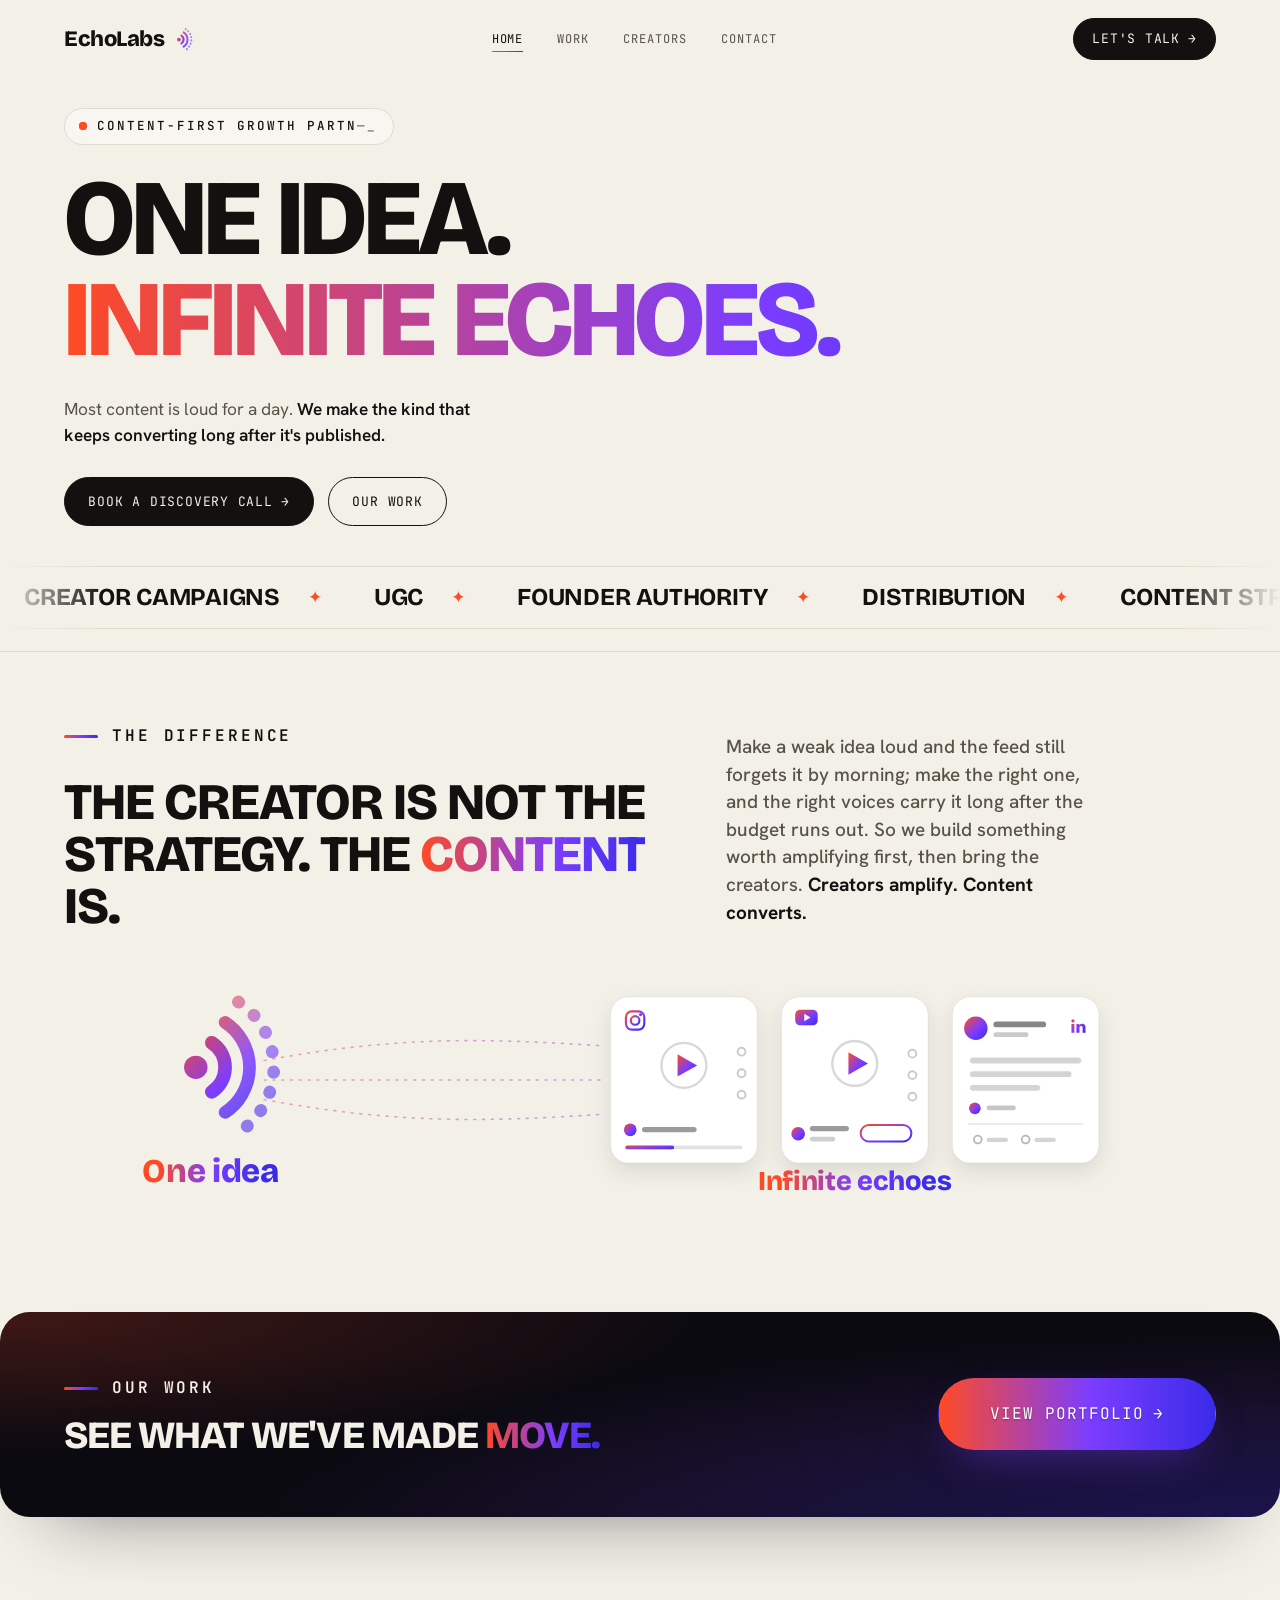
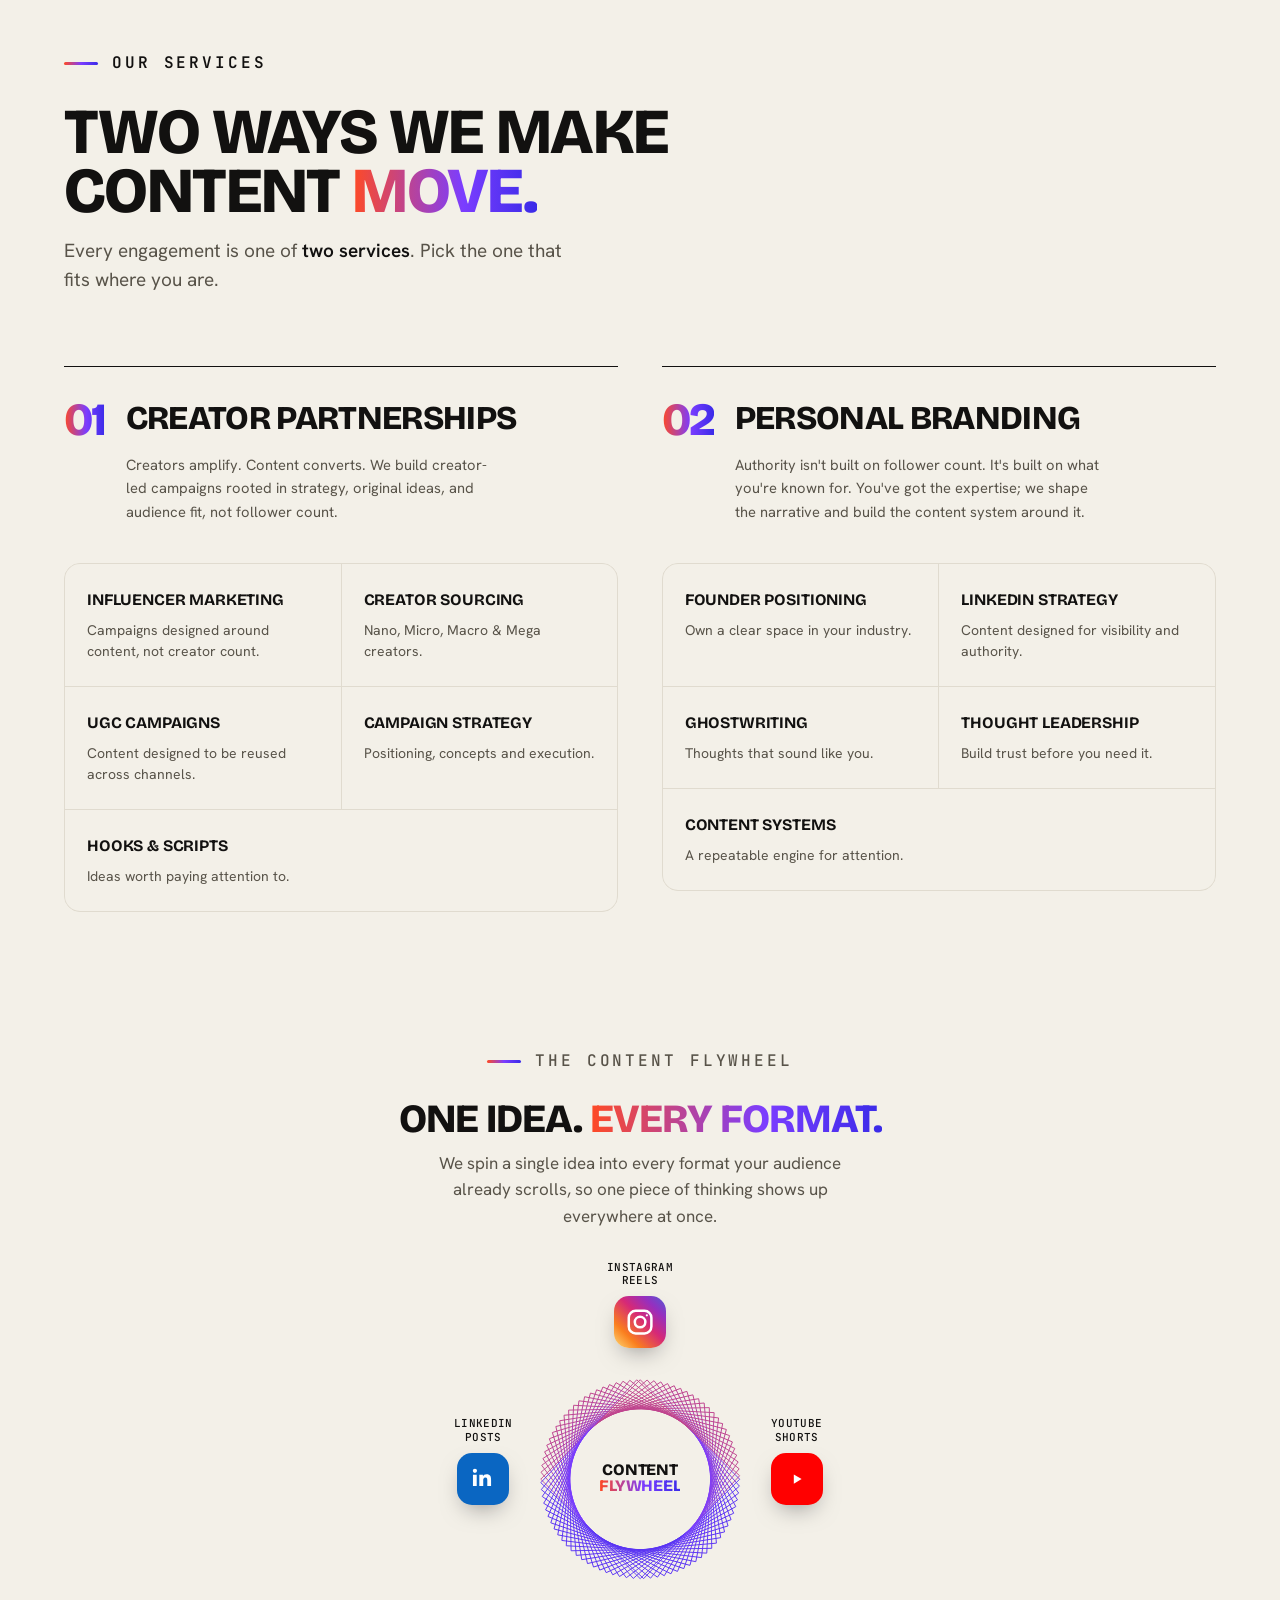
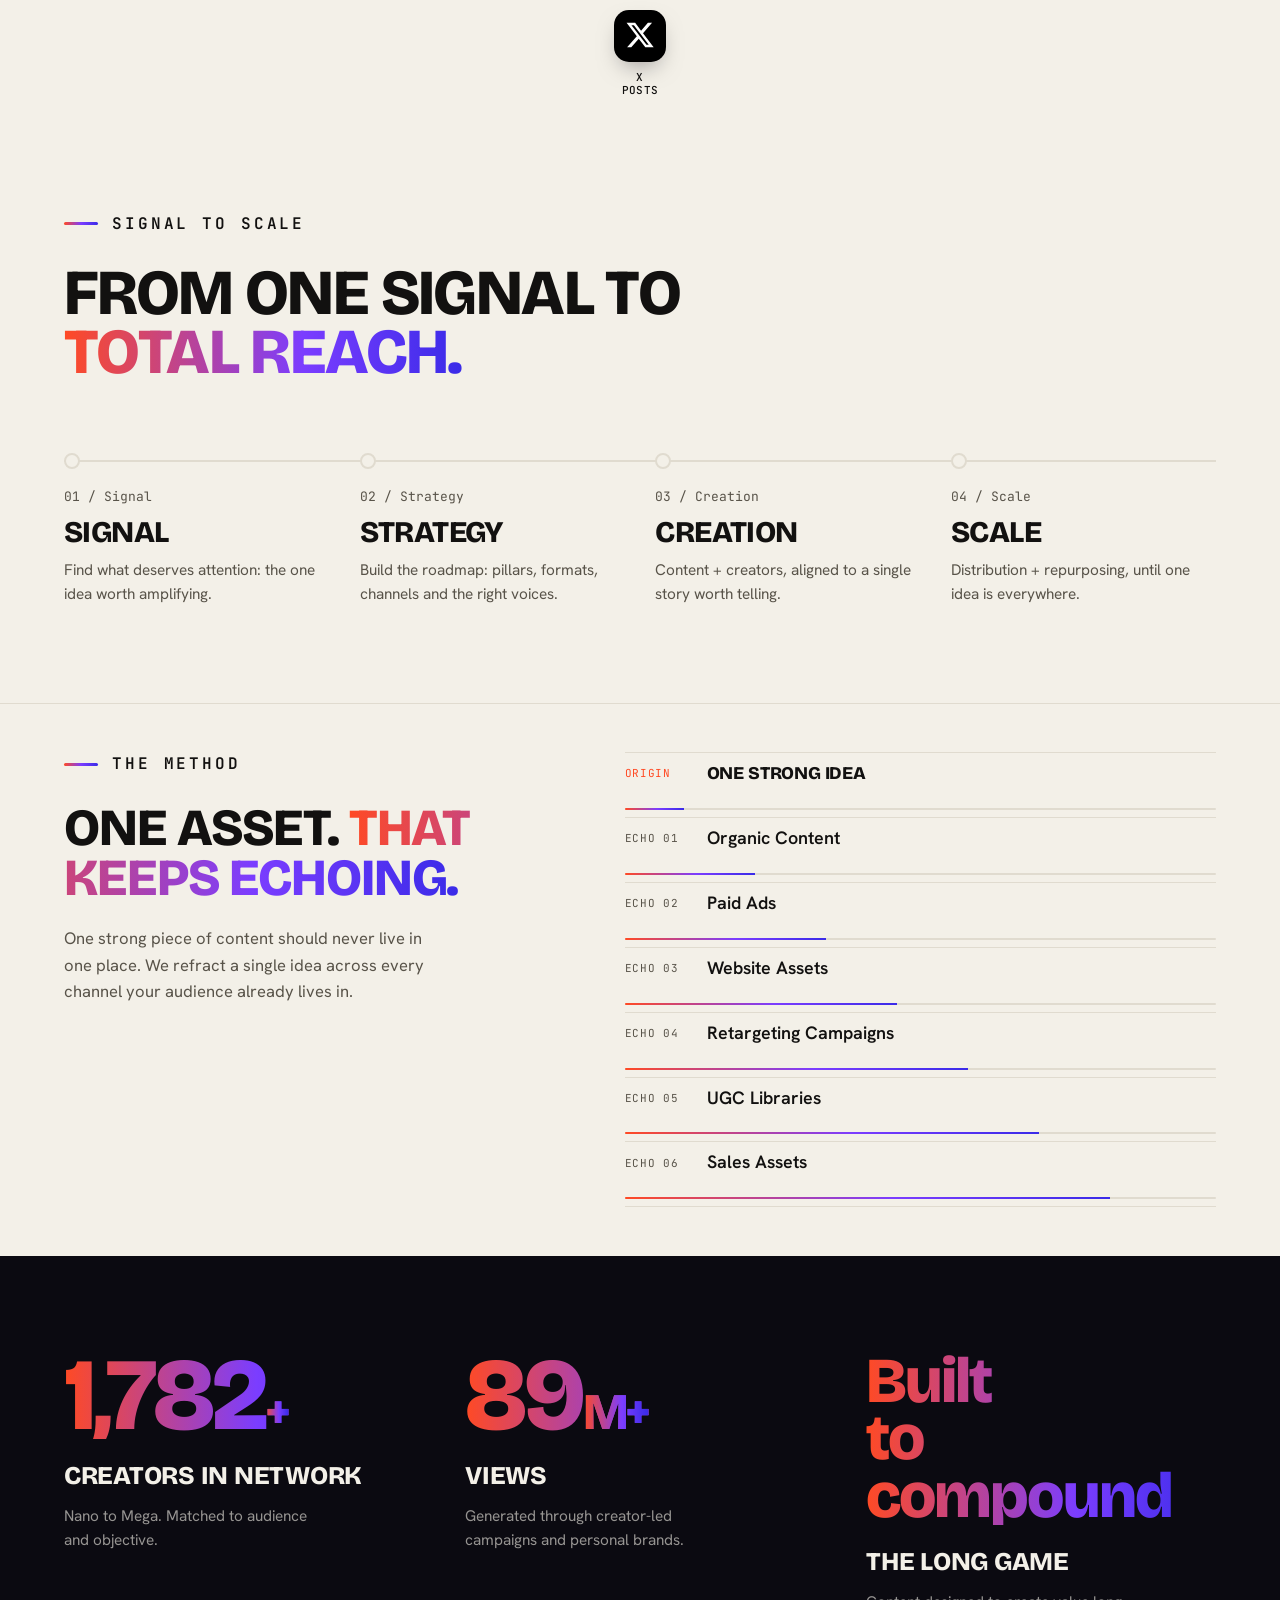
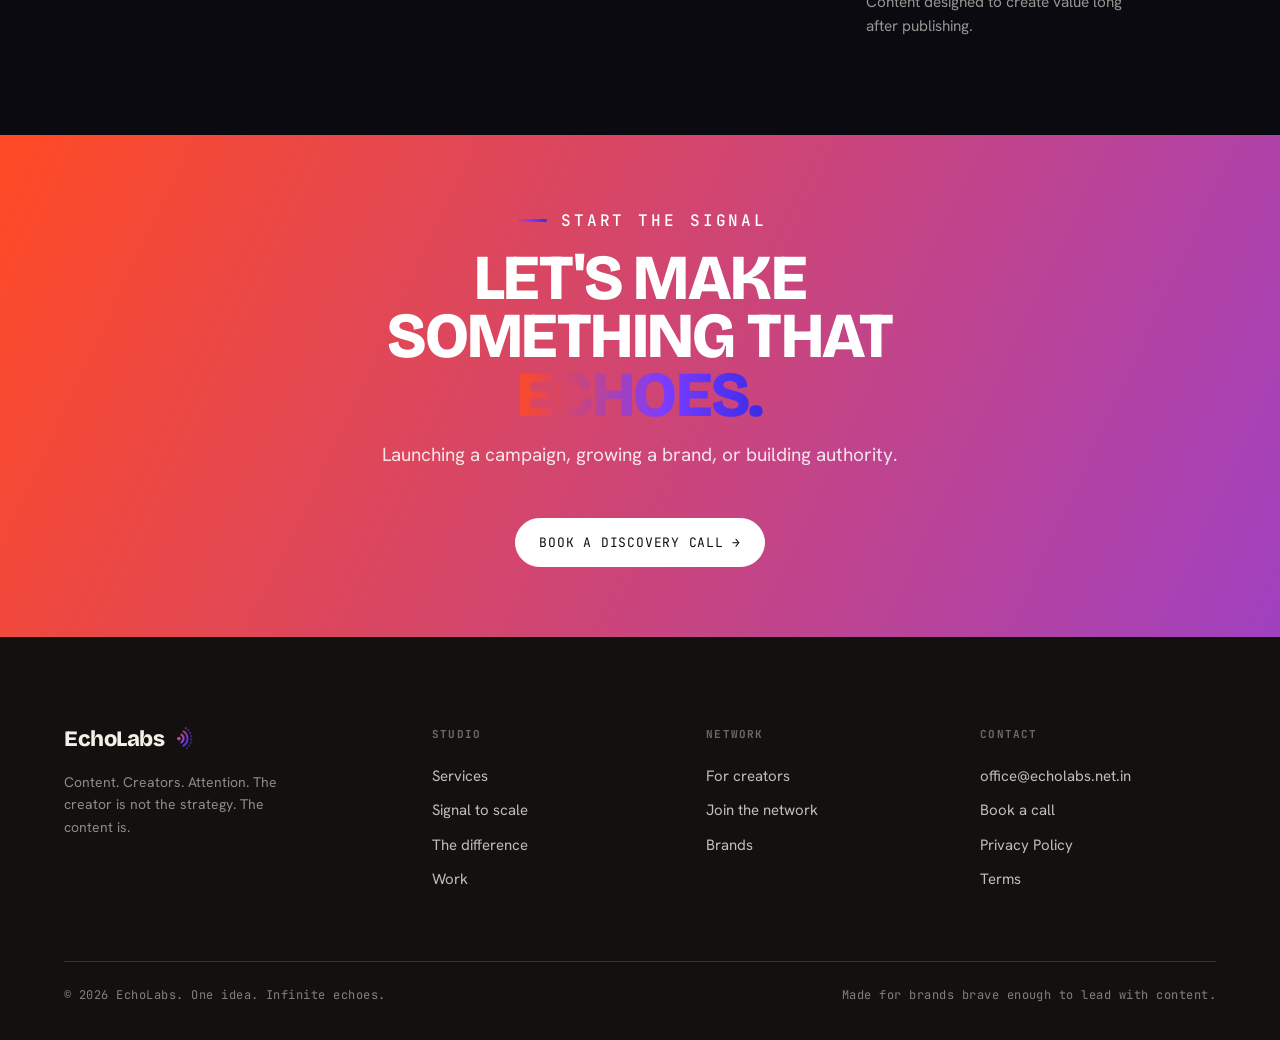
==== commit 039675e3: "Redesign Update" ====
--- a/index.html
+++ b/index.html
@@ -3,19 +3,19 @@
 <head>
 <meta charset="UTF-8" />
 <meta name="viewport" content="width=device-width, initial-scale=1.0" />
-<title>EchoLabs — Content-first growth partner</title>
-<meta name="description" content="One idea. Infinite echoes. EchoLabs is a content-first growth partner. Most content is loud for a day — the right content keeps converting long after it's published." />
+<title>EchoLabs · Content-first growth partner</title>
+<meta name="description" content="One idea. Infinite echoes. EchoLabs is a content-first growth partner. Most content is loud for a day. The right content keeps converting long after it's published." />
 <meta name="theme-color" content="#F3F0E8" />
 <link rel="icon" type="image/svg+xml" href="echolabs-mark.svg" />
 <link rel="icon" type="image/png" href="echolabs-mark.png" />
 <link rel="apple-touch-icon" href="echolabs-mark.png" />
 <meta property="og:type" content="website" />
-<meta property="og:title" content="EchoLabs — One idea. Infinite echoes." />
+<meta property="og:title" content="EchoLabs · One idea. Infinite echoes." />
 <meta property="og:description" content="The creator is not the strategy. The content is. A content-first growth partner." />
 <link rel="preconnect" href="https://fonts.googleapis.com" />
 <link rel="preconnect" href="https://fonts.gstatic.com" crossorigin />
 <link href="https://fonts.googleapis.com/css2?family=Bricolage+Grotesque:opsz,wght@12..96,700;12..96,800&family=Hanken+Grotesk:wght@400;500;600&family=JetBrains+Mono:wght@400;500&display=swap" rel="stylesheet" />
-<link rel="stylesheet" href="styles.css" />
+<link rel="stylesheet" href="styles.css?v=20260629-2" />
 </head>
 <body>
 <svg width="0" height="0" aria-hidden="true" style="position:absolute"><defs><linearGradient id="logoGrad" gradientUnits="userSpaceOnUse" x1="1" y1="8" x2="25" y2="24"><stop offset="0" stop-color="#FF4A24"/><stop offset="0.55" stop-color="#7B3DFF"/><stop offset="1" stop-color="#3A2BE8"/></linearGradient></defs></svg>
@@ -94,17 +94,6 @@
   </div>
 </section>
 
-<!-- STATS STRIP -->
-<section class="statstrip" aria-label="By the numbers">
-  <div class="wrap statstrip__inner" data-stats>
-    <div class="statstrip__item"><span class="statstrip__num"><span data-count="100" data-dec="0">0</span>M+</span><span class="statstrip__label">Views generated</span></div>
-    <div class="statstrip__dot" aria-hidden="true">✦</div>
-    <div class="statstrip__item"><span class="statstrip__num"><span data-count="500" data-dec="0">0</span>+</span><span class="statstrip__label">Creators managed</span></div>
-    <div class="statstrip__dot" aria-hidden="true">✦</div>
-    <div class="statstrip__item"><span class="statstrip__num"><span data-count="2000" data-dec="0">0</span>+</span><span class="statstrip__label">Creator network</span></div>
-  </div>
-</section>
-
 <!-- THE DIFFERENCE -->
 <section class="section belief" id="difference" aria-labelledby="diff-h">
   <div class="wrap belief__grid">
@@ -119,70 +108,100 @@
     </div>
   </div>
   <div class="wrap belief__viz reveal">
-    <svg viewBox="0 0 1180 250" class="diffviz" role="img" aria-label="One idea echoing out into a reel, a carousel and a post" preserveAspectRatio="xMidYMid meet">
+    <svg viewBox="0 0 1180 250" class="diffviz" role="img" aria-label="The EchoLabs idea echoing out into an Instagram Reel, a YouTube Short and a LinkedIn post" preserveAspectRatio="xMidYMid meet">
       <defs>
+        <!-- one brand gradient, used everywhere for uniformity -->
         <linearGradient id="dvg" x1="60" y1="0" x2="1100" y2="0" gradientUnits="userSpaceOnUse">
+          <stop offset="0" stop-color="#FF4A24"/><stop offset="0.55" stop-color="#7B3DFF"/><stop offset="1" stop-color="#3A2BE8"/>
+        </linearGradient>
+        <!-- exact EchoLabs logo gradient, scoped to the mark's own box -->
+        <linearGradient id="dvgMark" x1="2" y1="6" x2="22" y2="26" gradientUnits="userSpaceOnUse">
+          <stop offset="0" stop-color="#FF4A24"/><stop offset="0.55" stop-color="#7B3DFF"/><stop offset="1" stop-color="#3A2BE8"/>
+        </linearGradient>
+        <!-- per-element gradient: every accent shows the full coral→violet→blue, so the palette stays uniform -->
+        <linearGradient id="dvgBox" x1="0" y1="0" x2="1" y2="1">
+          <stop offset="0" stop-color="#FF4A24"/><stop offset="0.55" stop-color="#7B3DFF"/><stop offset="1" stop-color="#3A2BE8"/>
+        </linearGradient>
+        <linearGradient id="dvgText" x1="96" y1="0" x2="204" y2="0" gradientUnits="userSpaceOnUse">
           <stop offset="0" stop-color="#FF4A24"/><stop offset="0.5" stop-color="#7B3DFF"/><stop offset="1" stop-color="#3A2BE8"/>
         </linearGradient>
+        <linearGradient id="dvgText2" x1="734" y1="0" x2="886" y2="0" gradientUnits="userSpaceOnUse">
+          <stop offset="0" stop-color="#FF4A24"/><stop offset="0.5" stop-color="#7B3DFF"/><stop offset="1" stop-color="#3A2BE8"/>
+        </linearGradient>
+        <filter id="dvCard" x="-20%" y="-20%" width="140%" height="170%">
+          <feDropShadow dx="0" dy="9" stdDeviation="11" flood-color="#121110" flood-opacity="0.10"/>
+        </filter>
       </defs>
-      <!-- ONE IDEA: echo source (logo motif) -->
-      <circle cx="100" cy="125" r="8" fill="url(#dvg)"/>
-      <path d="M124.7 91 A 42 42 0 0 1 124.7 159" fill="none" stroke="url(#dvg)" stroke-width="3.2" stroke-linecap="round"/>
-      <path d="M142.7 67 A 72 72 0 0 1 142.7 183" fill="none" stroke="url(#dvg)" stroke-width="2.8" stroke-linecap="round" opacity="0.7"/>
-      <path d="M161.3 41 A 104 104 0 0 1 161.3 209" fill="none" stroke="url(#dvg)" stroke-width="2.6" stroke-linecap="round" stroke-dasharray="0.1 7" opacity="0.5"/>
-      <text x="100" y="234" text-anchor="middle" class="dv-tag">ONE IDEA</text>
+
+      <!-- ONE IDEA: the EchoLabs echo mark (exact logo gradient) as the source of every echo -->
+      <g transform="translate(110 32) scale(5)">
+        <circle cx="5" cy="16" r="2.4" fill="url(#dvgMark)"/>
+        <path d="M8.27 10.97 A 6 6 0 0 1 8.27 21.03" fill="none" stroke="url(#dvgMark)" stroke-width="2.8" stroke-linecap="round"/>
+        <path d="M11 6.78 A 11 11 0 0 1 11 25.22" fill="none" stroke="url(#dvgMark)" stroke-width="2.6" stroke-linecap="round" opacity="0.85"/>
+        <path d="M13.72 2.6 A 16 16 0 0 1 13.72 29.4" fill="none" stroke="url(#dvgMark)" stroke-width="2.6" stroke-linecap="round" stroke-dasharray="0.1 4.1" opacity="0.6"/>
+      </g>
+      <text x="150" y="229" text-anchor="middle" class="dv-hero" fill="url(#dvgText)">One idea</text>
+
       <!-- flow lines: the echoes travelling out -->
-      <g fill="none" stroke="url(#dvg)" stroke-width="1.6" stroke-linecap="round" stroke-dasharray="2 7" opacity="0.5">
-        <path d="M188 105 C 330 74, 430 76, 552 86"/>
-        <path d="M188 125 C 340 125, 430 125, 552 125"/>
-        <path d="M188 145 C 330 176, 430 174, 552 164"/>
+      <g fill="none" stroke="url(#dvg)" stroke-width="1.6" stroke-linecap="round" stroke-dasharray="2 7" opacity="0.45">
+        <path d="M205 105 C 340 80, 430 82, 552 90"/>
+        <path d="M205 125 C 350 125, 430 125, 552 125"/>
+        <path d="M205 145 C 340 170, 430 168, 552 160"/>
       </g>
-      <!-- REEL -->
-      <rect x="560" y="40" width="150" height="170" rx="18" fill="#fff" stroke="#121110" stroke-opacity="0.12"/>
-      <circle cx="635" cy="118" r="30" fill="none" stroke="url(#dvg)" stroke-width="3"/>
-      <path d="M627 103 L 627 133 L 652 118 Z" fill="url(#dvg)"/>
-      <rect x="582" y="176" width="78" height="6" rx="3" fill="#121110" opacity="0.14"/>
-      <rect x="582" y="176" width="44" height="6" rx="3" fill="url(#dvg)"/>
-      <!-- CAROUSEL -->
-      <rect x="735" y="40" width="150" height="170" rx="18" fill="#fff" stroke="#121110" stroke-opacity="0.12"/>
-      <rect x="772" y="70" width="86" height="92" rx="10" fill="none" stroke="#121110" stroke-opacity="0.22"/>
-      <rect x="758" y="80" width="86" height="92" rx="10" fill="#fff" stroke="url(#dvg)" stroke-width="2"/>
-      <path d="M768 150 L 786 128 L 800 142 L 818 118 L 834 150 Z" fill="url(#dvg)" opacity="0.85"/>
-      <circle cx="775" cy="100" r="6" fill="url(#dvg)"/>
-      <circle cx="795" cy="190" r="4" fill="url(#dvg)"/>
-      <circle cx="811" cy="190" r="4" fill="#121110" opacity="0.2"/>
-      <circle cx="827" cy="190" r="4" fill="#121110" opacity="0.2"/>
-      <!-- POST -->
-      <rect x="910" y="40" width="150" height="170" rx="18" fill="#fff" stroke="#121110" stroke-opacity="0.12"/>
-      <circle cx="945" cy="78" r="13" fill="url(#dvg)" opacity="0.22"/>
-      <circle cx="945" cy="78" r="13" fill="none" stroke="url(#dvg)" stroke-width="2"/>
-      <rect x="967" y="71" width="58" height="7" rx="3.5" fill="#121110" opacity="0.55"/>
-      <rect x="967" y="84" width="38" height="6" rx="3" fill="#121110" opacity="0.25"/>
-      <rect x="932" y="110" width="106" height="7" rx="3.5" fill="#121110" opacity="0.2"/>
-      <rect x="932" y="126" width="92" height="7" rx="3.5" fill="#121110" opacity="0.2"/>
-      <rect x="932" y="142" width="64" height="7" rx="3.5" fill="#121110" opacity="0.2"/>
-      <path d="M939 184 c -6 -6 2 -15 7 -9 c 5 -6 13 3 7 9 l -7 7 z" fill="url(#dvg)"/>
-      <circle cx="972" cy="183" r="6.5" fill="none" stroke="#121110" stroke-opacity="0.3" stroke-width="2"/>
-      <text x="810" y="234" text-anchor="middle" class="dv-tag">INFINITE ECHOES</text>
+
+      <!-- INSTAGRAM REEL -->
+      <rect x="560" y="40" width="150" height="170" rx="18" fill="#fff" stroke="#121110" stroke-opacity="0.06" filter="url(#dvCard)"/>
+      <g transform="translate(575 54)" fill="none" stroke="url(#dvgBox)" stroke-width="2.2" stroke-linecap="round">
+        <rect x="0.6" y="0.6" width="18.8" height="18.8" rx="6"/>
+        <circle cx="10" cy="10" r="4.4"/>
+      </g>
+      <circle cx="590.5" cy="58" r="1.6" fill="url(#dvgBox)"/>
+      <circle cx="635" cy="110" r="23" fill="none" stroke="#121110" stroke-opacity="0.16" stroke-width="2.4"/>
+      <path d="M628.5 98.5 L628.5 121.5 L648.5 110 Z" fill="url(#dvgBox)"/>
+      <g fill="none" stroke="#121110" stroke-opacity="0.22" stroke-width="2"><circle cx="694" cy="96" r="4"/><circle cx="694" cy="118" r="4"/><circle cx="694" cy="140" r="4"/></g>
+      <circle cx="580" cy="176" r="6.5" fill="url(#dvgBox)"/>
+      <rect x="592" y="173" width="56" height="5.5" rx="2.75" fill="#121110" opacity="0.42"/>
+      <rect x="575" y="192" width="120" height="4" rx="2" fill="#121110" opacity="0.12"/>
+      <rect x="575" y="192" width="50" height="4" rx="2" fill="url(#dvgBox)"/>
+
+      <!-- YOUTUBE SHORTS -->
+      <rect x="735" y="40" width="150" height="170" rx="18" fill="#fff" stroke="#121110" stroke-opacity="0.06" filter="url(#dvCard)"/>
+      <g transform="translate(749 53)"><rect x="0" y="0" width="23" height="16" rx="5" fill="url(#dvgBox)"/><path d="M9.3 4.2 L15.6 8 L9.3 11.8 Z" fill="#fff"/></g>
+      <circle cx="810" cy="108" r="23" fill="none" stroke="#121110" stroke-opacity="0.16" stroke-width="2.4"/>
+      <path d="M803.5 96.5 L803.5 119.5 L823.5 108 Z" fill="url(#dvgBox)"/>
+      <g fill="none" stroke="#121110" stroke-opacity="0.22" stroke-width="2"><circle cx="869" cy="98" r="4"/><circle cx="869" cy="120" r="4"/><circle cx="869" cy="142" r="4"/></g>
+      <circle cx="752" cy="180" r="7" fill="url(#dvgBox)"/>
+      <rect x="764" y="172" width="40" height="5.5" rx="2.75" fill="#121110" opacity="0.42"/>
+      <rect x="764" y="183" width="26" height="5" rx="2.5" fill="#121110" opacity="0.2"/>
+      <rect x="816" y="171" width="52" height="17" rx="8.5" fill="none" stroke="url(#dvgBox)" stroke-width="2"/>
+
+      <!-- LINKEDIN POST -->
+      <rect x="910" y="40" width="150" height="170" rx="18" fill="#fff" stroke="#121110" stroke-opacity="0.06" filter="url(#dvCard)"/>
+      <circle cx="934" cy="72" r="12" fill="url(#dvgBox)"/>
+      <rect x="952" y="65" width="54" height="6" rx="3" fill="#121110" opacity="0.5"/>
+      <rect x="952" y="76" width="36" height="5" rx="2.5" fill="#121110" opacity="0.22"/>
+      <g transform="translate(1028 59)" fill="url(#dvgBox)"><path d="M6.94 8.5v9h-3v-9h3Zm.25-3.06a1.69 1.69 0 1 1-3.38 0 1.69 1.69 0 0 1 3.38 0ZM9 8.5h2.88v1.23h.04c.4-.72 1.38-1.48 2.84-1.48 3.04 0 3.6 1.86 3.6 4.28V17.5h-3v-4.4c0-1.05-.02-2.4-1.5-2.4-1.5 0-1.73 1.14-1.73 2.32V17.5H9v-9Z"/></g>
+      <rect x="928" y="102" width="114" height="6" rx="3" fill="#121110" opacity="0.18"/>
+      <rect x="928" y="116" width="104" height="6" rx="3" fill="#121110" opacity="0.18"/>
+      <rect x="928" y="130" width="72" height="6" rx="3" fill="#121110" opacity="0.18"/>
+      <circle cx="933" cy="154" r="6" fill="url(#dvgBox)"/>
+      <rect x="945" y="151" width="30" height="5" rx="2.5" fill="#121110" opacity="0.24"/>
+      <line x1="926" y1="170" x2="1044" y2="170" stroke="#121110" stroke-opacity="0.1" stroke-width="1.4"/>
+      <g><circle cx="936" cy="186" r="4" fill="none" stroke="#121110" stroke-opacity="0.3" stroke-width="1.8"/><rect x="945" y="184" width="22" height="4.5" rx="2.25" fill="#121110" opacity="0.18"/><circle cx="985" cy="186" r="4" fill="none" stroke="#121110" stroke-opacity="0.3" stroke-width="1.8"/><rect x="994" y="184" width="22" height="4.5" rx="2.25" fill="#121110" opacity="0.18"/></g>
+
+      <text x="810" y="238" text-anchor="middle" class="dv-hero2" fill="url(#dvgText2)">Infinite echoes</text>
     </svg>
   </div>
 </section>
 
-<!-- WHAT WE BUILD -->
-<section class="section section--tight" id="build" aria-labelledby="build-h">
-  <div class="wrap">
-    <div class="section__head">
-      <span class="eyebrow section__eyebrow"><b>What we build</b></span>
-      <h2 id="build-h" class="section__title">Six engines. One <span class="accent">compounding</span> asset.</h2>
-    </div>
-    <ul class="buildgrid">
-      <li class="build-item reveal"><span class="build-item__no">01</span><span class="build-item__name">Content Strategy</span></li>
-      <li class="build-item reveal" data-d="1"><span class="build-item__no">02</span><span class="build-item__name">Thumb-Stopping Campaigns</span></li>
-      <li class="build-item reveal" data-d="2"><span class="build-item__no">03</span><span class="build-item__name">UGC Engines</span></li>
-      <li class="build-item reveal"><span class="build-item__no">04</span><span class="build-item__name">Founder Authority</span></li>
-      <li class="build-item reveal" data-d="1"><span class="build-item__no">05</span><span class="build-item__name">Creator Partnerships</span></li>
-      <li class="build-item reveal" data-d="2"><span class="build-item__no">06</span><span class="build-item__name">Distribution Systems</span></li>
-    </ul>
+<!-- OUR WORK -->
+<section class="section workcta" aria-labelledby="wc-h">
+  <div class="wrap workcta__inner">
+    <div>
+      <span class="eyebrow section__eyebrow"><b>Our work</b></span>
+      <h2 id="wc-h" class="section__title">See what we've made <span class="accent">move.</span></h2>
+    </div>
+    <a class="btn btn--primary" data-magnetic href="work.html"><span class="btn-label">View portfolio</span><span class="btn-arrow" aria-hidden="true">→</span></a>
   </div>
 </section>
 
@@ -190,11 +209,12 @@
 <section class="section services-groups" id="services" aria-labelledby="svc-h">
   <div class="wrap">
     <div class="section__head">
-      <span class="eyebrow section__eyebrow"><b>Services</b></span>
+      <span class="eyebrow section__eyebrow"><b>Our services</b></span>
       <h2 id="svc-h" class="section__title">Two ways we make content <span class="accent">move.</span></h2>
-      <p class="services-groups__note">Every engagement is one of <strong>two services</strong> — pick the one that fits where you are.</p>
-    </div>
-
+      <p class="services-groups__note">Every engagement is one of <strong>two services</strong>. Pick the one that fits where you are.</p>
+    </div>
+
+    <div class="svcgroups">
     <div class="svcgroup reveal">
       <div class="svcgroup__head">
         <div class="svcgroup__index" aria-hidden="true">
@@ -202,7 +222,7 @@
         </div>
         <div class="svcgroup__intro">
           <h3 class="svcgroup__title">Creator Partnerships</h3>
-          <p class="svcgroup__lead">Creators amplify. Content converts. We build creator-led campaigns rooted in strategy, original ideas, and audience fit — not follower count.</p>
+          <p class="svcgroup__lead">Creators amplify. Content converts. We build creator-led campaigns rooted in strategy, original ideas, and audience fit, not follower count.</p>
         </div>
       </div>
       <div class="svcsub">
@@ -221,7 +241,7 @@
         </div>
         <div class="svcgroup__intro">
           <h3 class="svcgroup__title">Personal Branding</h3>
-          <p class="svcgroup__lead">Authority isn't built on follower count — it's built on what you're known for. You've got the expertise; we shape the narrative and build the content system around it.</p>
+          <p class="svcgroup__lead">Authority isn't built on follower count. It's built on what you're known for. You've got the expertise; we shape the narrative and build the content system around it.</p>
         </div>
       </div>
       <div class="svcsub">
@@ -232,6 +252,7 @@
         <div class="svcsub__item"><h4>Content Systems</h4><p>A repeatable engine for attention.</p></div>
       </div>
     </div>
+    </div>
   </div>
 </section>
 
@@ -241,9 +262,9 @@
     <div class="section__head center">
       <span class="eyebrow section__eyebrow">The content flywheel</span>
       <h2 id="fw-h" class="section__title">One idea. <span class="accent">Every format.</span></h2>
-      <p class="flywheel__lead">We spin a single idea into every format your audience already scrolls — so one piece of thinking shows up everywhere at once.</p>
-    </div>
-    <div class="flywheel" role="img" aria-label="Content flywheel across Instagram Reels, YouTube Shorts, Instagram Carousels, X posts, LinkedIn Carousels and LinkedIn Posts">
+      <p class="flywheel__lead">We spin a single idea into every format your audience already scrolls, so one piece of thinking shows up everywhere at once.</p>
+    </div>
+    <div class="flywheel" role="img" aria-label="Content flywheel across Instagram Reels, YouTube Shorts, X posts and LinkedIn Posts">
       <svg class="fw-svg" viewBox="0 0 400 400" aria-hidden="true">
         <defs><linearGradient id="fwg" gradientUnits="userSpaceOnUse" x1="60" y1="60" x2="340" y2="340">
           <stop offset="0" stop-color="#FF4A24"/><stop offset="0.5" stop-color="#7B3DFF"/><stop offset="1" stop-color="#3A2BE8"/>
@@ -256,23 +277,15 @@
         <span class="fw-ico fw-ico--ig"><svg viewBox="0 0 24 24" fill="none" stroke="#fff" stroke-width="2" stroke-linecap="round"><rect x="3" y="3" width="18" height="18" rx="5.5"/><circle cx="12" cy="12" r="4.2"/><circle cx="17.4" cy="6.6" r=".9" fill="#fff" stroke="none"/></svg></span>
         <span class="fw-node__label">Instagram<br>Reels</span>
       </div>
-      <div class="fw-node fw-node--ur">
+      <div class="fw-node fw-node--right">
         <span class="fw-ico" style="background:#FF0000"><svg viewBox="0 0 24 24" fill="#fff"><path d="M9.4 8.3v7.4l6.2-3.7z"/></svg></span>
         <span class="fw-node__label">YouTube<br>Shorts</span>
-      </div>
-      <div class="fw-node fw-node--lr">
-        <span class="fw-ico fw-ico--ig"><svg viewBox="0 0 24 24" fill="none" stroke="#fff" stroke-width="2" stroke-linecap="round"><rect x="3" y="3" width="18" height="18" rx="5.5"/><circle cx="12" cy="12" r="4.2"/><circle cx="17.4" cy="6.6" r=".9" fill="#fff" stroke="none"/></svg></span>
-        <span class="fw-node__label">Instagram<br>Carousels</span>
       </div>
       <div class="fw-node fw-node--bottom">
         <span class="fw-ico" style="background:#000"><svg viewBox="0 0 24 24" fill="#fff"><path d="M18.244 2.25h3.308l-7.227 8.26 8.502 11.24H16.17l-5.214-6.817L4.99 21.75H1.68l7.73-8.835L1.254 2.25H8.08l4.713 6.231zm-1.161 17.52h1.833L7.084 4.126H5.117z"/></svg></span>
         <span class="fw-node__label">X<br>Posts</span>
       </div>
-      <div class="fw-node fw-node--ll">
-        <span class="fw-ico" style="background:#0A66C2"><svg viewBox="0 0 24 24" fill="#fff"><path d="M6.94 8.5v9h-3v-9h3Zm.25-3.06a1.69 1.69 0 1 1-3.38 0 1.69 1.69 0 0 1 3.38 0ZM9 8.5h2.88v1.23h.04c.4-.72 1.38-1.48 2.84-1.48 3.04 0 3.6 1.86 3.6 4.28V17.5h-3v-4.4c0-1.05-.02-2.4-1.5-2.4-1.5 0-1.73 1.14-1.73 2.32V17.5H9v-9Z"/></svg></span>
-        <span class="fw-node__label">LinkedIn<br>Carousels</span>
-      </div>
-      <div class="fw-node fw-node--ul">
+      <div class="fw-node fw-node--left">
         <span class="fw-ico" style="background:#0A66C2"><svg viewBox="0 0 24 24" fill="#fff"><path d="M6.94 8.5v9h-3v-9h3Zm.25-3.06a1.69 1.69 0 1 1-3.38 0 1.69 1.69 0 0 1 3.38 0ZM9 8.5h2.88v1.23h.04c.4-.72 1.38-1.48 2.84-1.48 3.04 0 3.6 1.86 3.6 4.28V17.5h-3v-4.4c0-1.05-.02-2.4-1.5-2.4-1.5 0-1.73 1.14-1.73 2.32V17.5H9v-9Z"/></svg></span>
         <span class="fw-node__label">LinkedIn<br>Posts</span>
       </div>
@@ -290,7 +303,7 @@
     <div class="process__grid" data-process>
       <div class="process__track" aria-hidden="true"></div>
       <div class="process__fill" data-process-fill aria-hidden="true"></div>
-      <div class="pstep" data-step><span class="pstep__node" aria-hidden="true"></span><div class="pstep__no">01 / Signal</div><h3 class="pstep__title">Signal</h3><p class="pstep__desc">Find what deserves attention — the one idea worth amplifying.</p></div>
+      <div class="pstep" data-step><span class="pstep__node" aria-hidden="true"></span><div class="pstep__no">01 / Signal</div><h3 class="pstep__title">Signal</h3><p class="pstep__desc">Find what deserves attention: the one idea worth amplifying.</p></div>
       <div class="pstep" data-step><span class="pstep__node" aria-hidden="true"></span><div class="pstep__no">02 / Strategy</div><h3 class="pstep__title">Strategy</h3><p class="pstep__desc">Build the roadmap: pillars, formats, channels and the right voices.</p></div>
       <div class="pstep" data-step><span class="pstep__node" aria-hidden="true"></span><div class="pstep__no">03 / Creation</div><h3 class="pstep__title">Creation</h3><p class="pstep__desc">Content + creators, aligned to a single story worth telling.</p></div>
       <div class="pstep" data-step><span class="pstep__node" aria-hidden="true"></span><div class="pstep__no">04 / Scale</div><h3 class="pstep__title">Scale</h3><p class="pstep__desc">Distribution + repurposing, until one idea is everywhere.</p></div>
@@ -339,23 +352,12 @@
   </div>
 </section>
 
-<!-- WORK CTA -->
-<section class="section workcta" aria-labelledby="wc-h">
-  <div class="wrap workcta__inner">
-    <div>
-      <span class="eyebrow section__eyebrow"><b>Selected work</b></span>
-      <h2 id="wc-h" class="section__title">See what we've made <span class="accent">move.</span></h2>
-    </div>
-    <a class="btn btn--primary" data-magnetic href="work.html"><span class="btn-label">View portfolio</span><span class="btn-arrow" aria-hidden="true">→</span></a>
-  </div>
-</section>
-
 <!-- FINAL CTA -->
 <section class="final" aria-labelledby="final-h">
   <div class="wrap">
     <span class="eyebrow final__eyebrow"><span style="color:#fff">Start the signal</span></span>
     <h2 id="final-h">Let's make something that <span class="accent">echoes.</span></h2>
-    <p class="final__sub">Launching a campaign, growing a brand, or building authority — it starts with a conversation. No pitch, no pressure, just clarity on what's possible.</p>
+    <p class="final__sub">Launching a campaign, growing a brand, or building authority.</p>
     <div class="final__cta">
       <a class="btn btn--primary" data-magnetic data-book href="contact.html"><span class="btn-label">Book a discovery call</span><span class="btn-arrow" aria-hidden="true">→</span></a>
     </div>
@@ -373,7 +375,7 @@
           <span class="logo__word">EchoLabs</span>
           <svg class="logo__mark" viewBox="0 0 25 32" fill="none" aria-hidden="true"><circle cx="5" cy="16" r="2.4" fill="url(#logoGrad)"/><path d="M8.27 10.97 A 6 6 0 0 1 8.27 21.03" stroke="url(#logoGrad)" stroke-width="2.8" stroke-linecap="round"/><path d="M11 6.78 A 11 11 0 0 1 11 25.22" stroke="url(#logoGrad)" stroke-width="2.6" stroke-linecap="round" opacity="0.85"/><path d="M13.72 2.6 A 16 16 0 0 1 13.72 29.4" stroke="url(#logoGrad)" stroke-width="2.6" stroke-linecap="round" stroke-dasharray="0.1 4.1" opacity="0.6"/></svg>
         </a>
-        <p class="footer__tag">Content. Creators. Attention. The creator is not the strategy — the content is.</p>
+        <p class="footer__tag">Content. Creators. Attention. The creator is not the strategy. The content is.</p>
       </div>
       <div class="footer__col">
         <h4>Studio</h4>
@@ -404,6 +406,6 @@
 </footer>
 
 <script src="config.js"></script>
-<script src="app.js"></script>
+<script src="app.js?v=20260629-2"></script>
 </body>
 </html>
--- a/styles.css
+++ b/styles.css
@@ -623,8 +623,12 @@
 @media (max-width:440px){ .buildgrid{ grid-template-columns:1fr; } }
 
 /* ---------- SERVICES GROUPS ---------- */
-.services-groups .svcgroup{ border-top:1px solid var(--ink); padding-top:clamp(32px,4.5vw,52px); margin-top:clamp(40px,6vw,72px); }
+/* Two services shown side by side, no scrolling */
+.svcgroups{ display:grid; grid-template-columns:1fr 1fr; gap:clamp(28px,3.4vw,52px); margin-top:clamp(30px,4vw,52px); align-items:start; }
+.services-groups .svcgroup{ border-top:1px solid var(--ink); padding-top:clamp(24px,2.8vw,36px); margin-top:0; display:flex; flex-direction:column; }
 .services-groups .svcgroup:first-of-type{ margin-top:0; }
+.svcgroups .svcsub{ margin-top:auto; }
+@media (max-width:820px){ .svcgroups{ grid-template-columns:1fr; gap:clamp(38px,7vw,52px); } }
 .svcgroup__head{ margin-bottom:clamp(26px,3.6vw,40px); }
 .svcgroup__title{ font-family:var(--font-display); font-weight:800; text-transform:uppercase; letter-spacing:-.02em; line-height:.95; font-size:clamp(32px,5.2vw,66px); margin-bottom:18px; }
 .svcgroup__lead{ color:var(--muted); font-size:clamp(15px,1.5vw,19px); line-height:1.6; max-width:62ch; }
@@ -669,8 +673,31 @@
 .bigstat__text{ margin-top:10px; color:rgba(243,240,232,.6); font-size:clamp(14px,1.2vw,16px); line-height:1.55; max-width:30ch; }
 @media (max-width:760px){ .bigstats{ grid-template-columns:1fr; gap:42px; } }
 
-/* ---------- WORK CTA ---------- */
-.workcta__inner{ display:flex; align-items:center; justify-content:space-between; gap:28px; flex-wrap:wrap; }
+/* ---------- WORK CTA — highlighted dark band to break up the long light scroll ---------- */
+.workcta{ padding-block:clamp(16px,3vw,38px); }
+.workcta__inner{
+  position:relative; overflow:hidden;
+  display:flex; align-items:center; justify-content:space-between; gap:clamp(24px,4vw,48px); flex-wrap:wrap;
+  background:var(--night); color:var(--paper);
+  border-radius:clamp(20px,2.4vw,30px);
+  padding:clamp(34px,5vw,68px);
+  box-shadow:0 40px 80px -52px rgba(11,10,17,.6);
+}
+/* soft brand glow in the corners so it reads as a designed panel, not a flat black box */
+.workcta__inner::before{
+  content:""; position:absolute; inset:0; z-index:0; pointer-events:none;
+  background:
+    radial-gradient(120% 150% at 0% 0%, rgba(255,74,36,.22), transparent 46%),
+    radial-gradient(130% 160% at 100% 110%, rgba(58,43,232,.30), rgba(123,61,255,.12) 38%, transparent 62%);
+}
+.workcta__inner > *{ position:relative; z-index:1; }
+.workcta .section__title{ color:var(--paper); }
+.workcta .section__eyebrow{ color:rgba(243,240,232,.6); margin-bottom:clamp(14px,1.6vw,18px); }
+.workcta .section__eyebrow b{ color:var(--paper); }
+/* gradient CTA that pops on the dark panel; inverts to white on hover */
+.workcta .btn--primary{ background:var(--grad); border-color:transparent; color:#fff; }
+.workcta .btn--primary::before{ background:#fff; }
+.workcta .btn--primary:hover{ color:var(--ink); }
 
 /* ---------- REDUCED MOTION ---------- */
 @media (prefers-reduced-motion: reduce){
@@ -753,6 +780,15 @@
 .svcgroup__no{ font-family:var(--font-display); font-weight:800; font-size:clamp(56px,8.5vw,116px); line-height:.74; letter-spacing:-.04em; background:var(--grad); -webkit-background-clip:text; background-clip:text; color:transparent; clip-path:inset(0 0 110% 0); transition:clip-path 1s var(--ease) .15s; }
 .svcgroup.in .svcgroup__no{ clip-path:inset(-12% 0 -12% 0); }
 .svcgroup__of{ font-family:var(--font-mono); text-transform:uppercase; font-size:12px; letter-spacing:.14em; color:var(--muted); margin-top:14px; }
+/* In the side-by-side layout the cells are narrower, so scale the display type down to fit */
+.svcgroups .svcgroup__head{ gap:clamp(16px,1.6vw,28px); }
+.svcgroups .svcgroup__no{ font-size:clamp(40px,3.6vw,60px); }
+.svcgroups .svcgroup__title{ font-size:clamp(26px,2.6vw,40px); }
+.svcgroups .svcgroup__lead{ font-size:clamp(14px,1.15vw,16px); max-width:46ch; }
+.svcgroups .svcsub{ grid-template-columns:1fr 1fr; }
+/* odd number of sub-items: let the last one span the full width so there's no empty cell */
+.svcgroups .svcsub__item:last-child:nth-child(odd){ grid-column:1 / -1; }
+@media (max-width:480px){ .svcgroups .svcsub{ grid-template-columns:1fr; } }
 @media (max-width:640px){
   .svcgroup__head{ grid-template-columns:1fr; gap:14px; }
   .svcgroup__index{ flex-flow:row wrap; align-items:baseline; gap:8px 12px; }
@@ -772,6 +808,8 @@
 .belief__viz{ margin-top:clamp(12px,2vw,28px); }
 .belief__viz .diffviz{ width:100%; height:auto; display:block; }
 .belief__viz .dv-tag{ font-family:var(--font-mono); font-size:14px; letter-spacing:2.5px; fill:var(--muted); }
+.belief__viz .dv-hero{ font-family:var(--font-display); font-weight:800; font-size:34px; letter-spacing:-.01em; }
+.belief__viz .dv-hero2{ font-family:var(--font-display); font-weight:800; font-size:28px; letter-spacing:-.01em; }
 @media (max-width:640px){
   .belief__viz{ margin-top:clamp(28px,7vw,40px); overflow-x:auto; -webkit-overflow-scrolling:touch; scrollbar-width:none; }
   .belief__viz::-webkit-scrollbar{ display:none; }
@@ -800,28 +838,41 @@
 .fw-ico svg{ width:58%; height:58%; }
 .fw-ico--ig{ background:linear-gradient(45deg,#feda75,#fa7e1e 25%,#d62976 55%,#962fbf 78%,#4f5bd5); }
 .fw-node__label{ position:absolute; top:calc(100% + 9px); left:50%; transform:translateX(-50%); width:96px; font-family:var(--font-mono); font-size:11px; font-weight:500; text-transform:uppercase; letter-spacing:.03em; color:var(--ink); line-height:1.2; text-align:center; }
-/* six nodes on a clean, symmetric hexagon (radius 40% of the wheel) */
+/* four nodes on a clean, symmetric diamond (radius 40% of the wheel) */
 .fw-node--top{ left:50%; top:10%; }
-.fw-node--ur{ left:85%; top:30%; }
-.fw-node--lr{ left:85%; top:70%; }
+.fw-node--right{ left:90%; top:50%; }
 .fw-node--bottom{ left:50%; top:90%; }
-.fw-node--ll{ left:15%; top:70%; }
-.fw-node--ul{ left:15%; top:30%; }
-/* labels radiate OUTWARD (top-half above the icon, bottom-half below) so they never overlap the spinning ring */
-.fw-node--top .fw-node__label, .fw-node--ur .fw-node__label, .fw-node--ul .fw-node__label{ top:auto; bottom:calc(100% + 9px); }
+.fw-node--left{ left:10%; top:50%; }
+/* labels radiate OUTWARD (top/left/right above the icon, bottom below) so they never overlap the spinning ring */
+.fw-node--top .fw-node__label, .fw-node--left .fw-node__label, .fw-node--right .fw-node__label{ top:auto; bottom:calc(100% + 9px); }
 @media (max-width:560px){
-  /* Phones: a 6-icon wheel is too cramped — use a clean 3-column grid of platforms (no ring, no overlap). */
-  .flywheel{ display:grid; grid-template-columns:repeat(3,1fr); gap:24px 8px; width:100%; max-width:340px; aspect-ratio:auto; margin:22px auto 0; }
+  /* Phones: the ring is too cramped — use a clean 2-column grid of platforms (no ring, no overlap). */
+  .flywheel{ display:grid; grid-template-columns:repeat(2,1fr); gap:24px 8px; width:100%; max-width:300px; aspect-ratio:auto; margin:22px auto 0; }
   .fw-svg, .flywheel__center{ display:none; }
-  .fw-node, .fw-node--top, .fw-node--ur, .fw-node--lr, .fw-node--bottom, .fw-node--ll, .fw-node--ul{ position:static; left:auto; top:auto; transform:none; width:auto; height:auto; display:flex; flex-direction:column; align-items:center; gap:9px; }
+  .fw-node, .fw-node--top, .fw-node--right, .fw-node--bottom, .fw-node--left{ position:static; left:auto; top:auto; transform:none; width:auto; height:auto; display:flex; flex-direction:column; align-items:center; gap:9px; }
   .fw-node:hover{ transform:none; }
   .fw-ico{ width:48px; height:48px; border-radius:14px; box-shadow:0 10px 22px -12px rgba(11,10,17,.5); }
   .fw-node__label{ position:static; left:auto; top:auto; bottom:auto; transform:none; width:auto; font-size:10px; letter-spacing:.04em; }
 }
 
 /* ---------- WORK: real campaigns, disclaimer, personal branding ---------- */
+/* Work page lands straight on the campaigns; add hero-height top spacing under the fixed nav */
+.section.work-top{ padding-top:clamp(104px,13vh,140px); }
 .work-disclaimer{ margin-bottom:clamp(34px,4.5vw,52px); padding:16px 20px; border:1px dashed var(--border); border-radius:14px; color:var(--muted); font-size:clamp(12.5px,1.05vw,14px); line-height:1.6; max-width:94ch; }
 .work-disclaimer b{ color:var(--ink); font-weight:600; }
+/* Footer disclaimer: shown after the work, smaller — it's only a legal note */
+.work-disclaimer--foot{ margin:clamp(30px,4vw,48px) 0 0; padding:13px 16px; font-size:clamp(10.5px,0.9vw,12px); line-height:1.55; opacity:.8; max-width:none; }
+/* "Proof, not promises" — recapped after the work is shown */
+.proofblock{ margin-top:clamp(46px,6vw,82px); padding-top:clamp(34px,4.4vw,52px); border-top:1px solid var(--border); text-align:center; }
+.proofblock__title{ font-family:var(--font-display); font-weight:800; text-transform:uppercase; letter-spacing:-.025em; line-height:.92; font-size:clamp(34px,6.2vw,76px); }
+.proofblock .section__eyebrow{ justify-content:center; }
+.proofblock__sub{ margin:clamp(16px,2vw,22px) auto 0; max-width:62ch; color:var(--muted); font-size:clamp(15px,1.45vw,18px); line-height:1.6; }
+/* LinkedIn post performance metrics (clients care about the numbers) */
+.li-metrics{ display:grid; grid-template-columns:repeat(2,1fr); border-top:1px solid var(--border); background:var(--paper); }
+.li-metrics li{ display:flex; flex-direction:column; align-items:center; gap:3px; padding:13px 6px; text-align:center; }
+.li-metrics li + li{ border-left:1px solid var(--border); }
+.li-metrics b{ font-family:var(--font-display); font-weight:800; font-size:clamp(16px,2vw,22px); letter-spacing:-.02em; line-height:1; background:var(--grad); -webkit-background-clip:text; background-clip:text; color:transparent; }
+.li-metrics span{ font-family:var(--font-mono); font-size:10px; text-transform:uppercase; letter-spacing:.06em; color:var(--muted); }
 .work-subhead{ font-family:var(--font-display); font-weight:800; text-transform:none; font-size:clamp(22px,3vw,32px); letter-spacing:-.01em; color:var(--ink); margin:clamp(40px,5vw,64px) 0 16px; display:flex; align-items:center; gap:14px; line-height:1.06; }
 .work-subhead::before{ content:""; width:30px; height:3px; border-radius:2px; background:var(--grad); flex:none; }
 .work-note{ color:var(--muted); font-size:clamp(13px,1.05vw,15px); margin:-2px 0 22px; max-width:none; }
@@ -871,25 +922,35 @@
 .cs-foot{ margin-top:clamp(22px,3vw,30px); color:var(--muted); font-size:clamp(12.5px,1vw,14px); line-height:1.6; max-width:none; }
 @media (max-width:760px){ .cs-card{ flex-direction:column; gap:18px; } .cs-side{ width:100%; } .cs-cta{ margin-top:6px; } }
 
-/* --- Reels: swipeable horizontal rail with faded edges + "swipe to see more" --- */
-.reelwrap{ position:relative; }
+/* --- Reels: 3D coverflow carousel (centred card in focus, neighbours angled back) --- */
+.reelcarousel{ position:relative; margin-top:6px; }
+.reelviewport{ overflow:hidden; perspective:1700px; padding-block:clamp(14px,2vw,26px); }
 .reelrail{
-  display:flex; gap:clamp(14px,2vw,20px);
-  overflow-x:auto; scroll-snap-type:x proximity; scroll-behavior:smooth;
-  -webkit-overflow-scrolling:touch; scrollbar-width:none;
-  touch-action:pan-x; overscroll-behavior-x:contain;
-  padding:6px clamp(16px,6vw,72px) 18px;
-  -webkit-mask-image:linear-gradient(to right, transparent 0, #000 6%, #000 94%, transparent 100%);
-  mask-image:linear-gradient(to right, transparent 0, #000 6%, #000 94%, transparent 100%);
-}
-.reelrail::-webkit-scrollbar{ display:none; }
+  position:relative;
+  display:flex; justify-content:flex-start; align-items:stretch;
+  gap:clamp(8px,1.2vw,16px);
+  will-change:transform; transform-style:preserve-3d;
+  transition:transform .55s var(--ease);
+}
 .reelcard{
-  flex:0 0 clamp(256px,76vw,314px); scroll-snap-align:center;
+  flex:0 0 clamp(238px,70vw,290px);
   display:flex; flex-direction:column; background:#fff; border:1px solid var(--border);
-  border-radius:18px; overflow:hidden;
-  transition:border-color .35s var(--ease), box-shadow .35s var(--ease), transform .35s var(--ease);
-}
-.reelcard:hover{ border-color:var(--ink); box-shadow:0 24px 60px -42px rgba(11,10,17,.5); transform:translateY(-3px); }
+  border-radius:18px; overflow:hidden; transform-style:preserve-3d; backface-visibility:hidden;
+  transition:transform .55s var(--ease), opacity .55s var(--ease), box-shadow .4s var(--ease), border-color .4s var(--ease);
+}
+.reelcard[data-active]{ border-color:var(--ink); box-shadow:0 34px 80px -44px rgba(11,10,17,.6); }
+/* Non-active reels don't intercept taps; a tap centres them (handled in JS) */
+.reelcard:not([data-active]) .reelcard__embed iframe{ pointer-events:none; }
+.reelcard:not([data-active]) .reelcard__embed{ cursor:pointer; }
+.reelcard:not([data-active]) .reelcard__cta{ pointer-events:none; }
+/* Bottom control bar — prev / current brand / next (inspired by a coverflow deck) */
+.reelctl{ display:flex; align-items:center; justify-content:center; gap:clamp(12px,2vw,20px); margin-top:clamp(14px,2vw,22px); }
+.reelctl__btn{ width:46px; height:46px; border-radius:50%; background:#fff; border:1px solid var(--border); color:var(--ink); display:grid; place-items:center; cursor:pointer; box-shadow:0 10px 28px -18px rgba(11,10,17,.5); transition:background .3s var(--ease), color .3s var(--ease), transform .25s var(--ease); }
+.reelctl__btn svg{ width:22px; height:22px; }
+.reelctl__btn:hover{ background:var(--ink); color:#fff; }
+.reelctl__btn:active{ transform:scale(.92); }
+.reelctl__btn[disabled]{ opacity:.32; cursor:default; pointer-events:none; }
+.reelctl__brand{ min-width:clamp(124px,24vw,210px); text-align:center; font-family:var(--font-display); font-weight:800; text-transform:uppercase; letter-spacing:-.01em; font-size:clamp(15px,1.8vw,20px); line-height:1.05; }
 .reelcard__head{ display:flex; align-items:center; justify-content:space-between; gap:12px; padding:14px 16px; border-bottom:1px solid var(--border); }
 .reelcard__name{ font-family:var(--font-display); font-weight:800; text-transform:uppercase; letter-spacing:-.01em; font-size:clamp(15px,1.7vw,18px); line-height:1.05; }
 .reelcard__tag{ font-family:var(--font-mono); font-size:10.5px; text-transform:uppercase; letter-spacing:.06em; color:var(--muted); flex:none; }
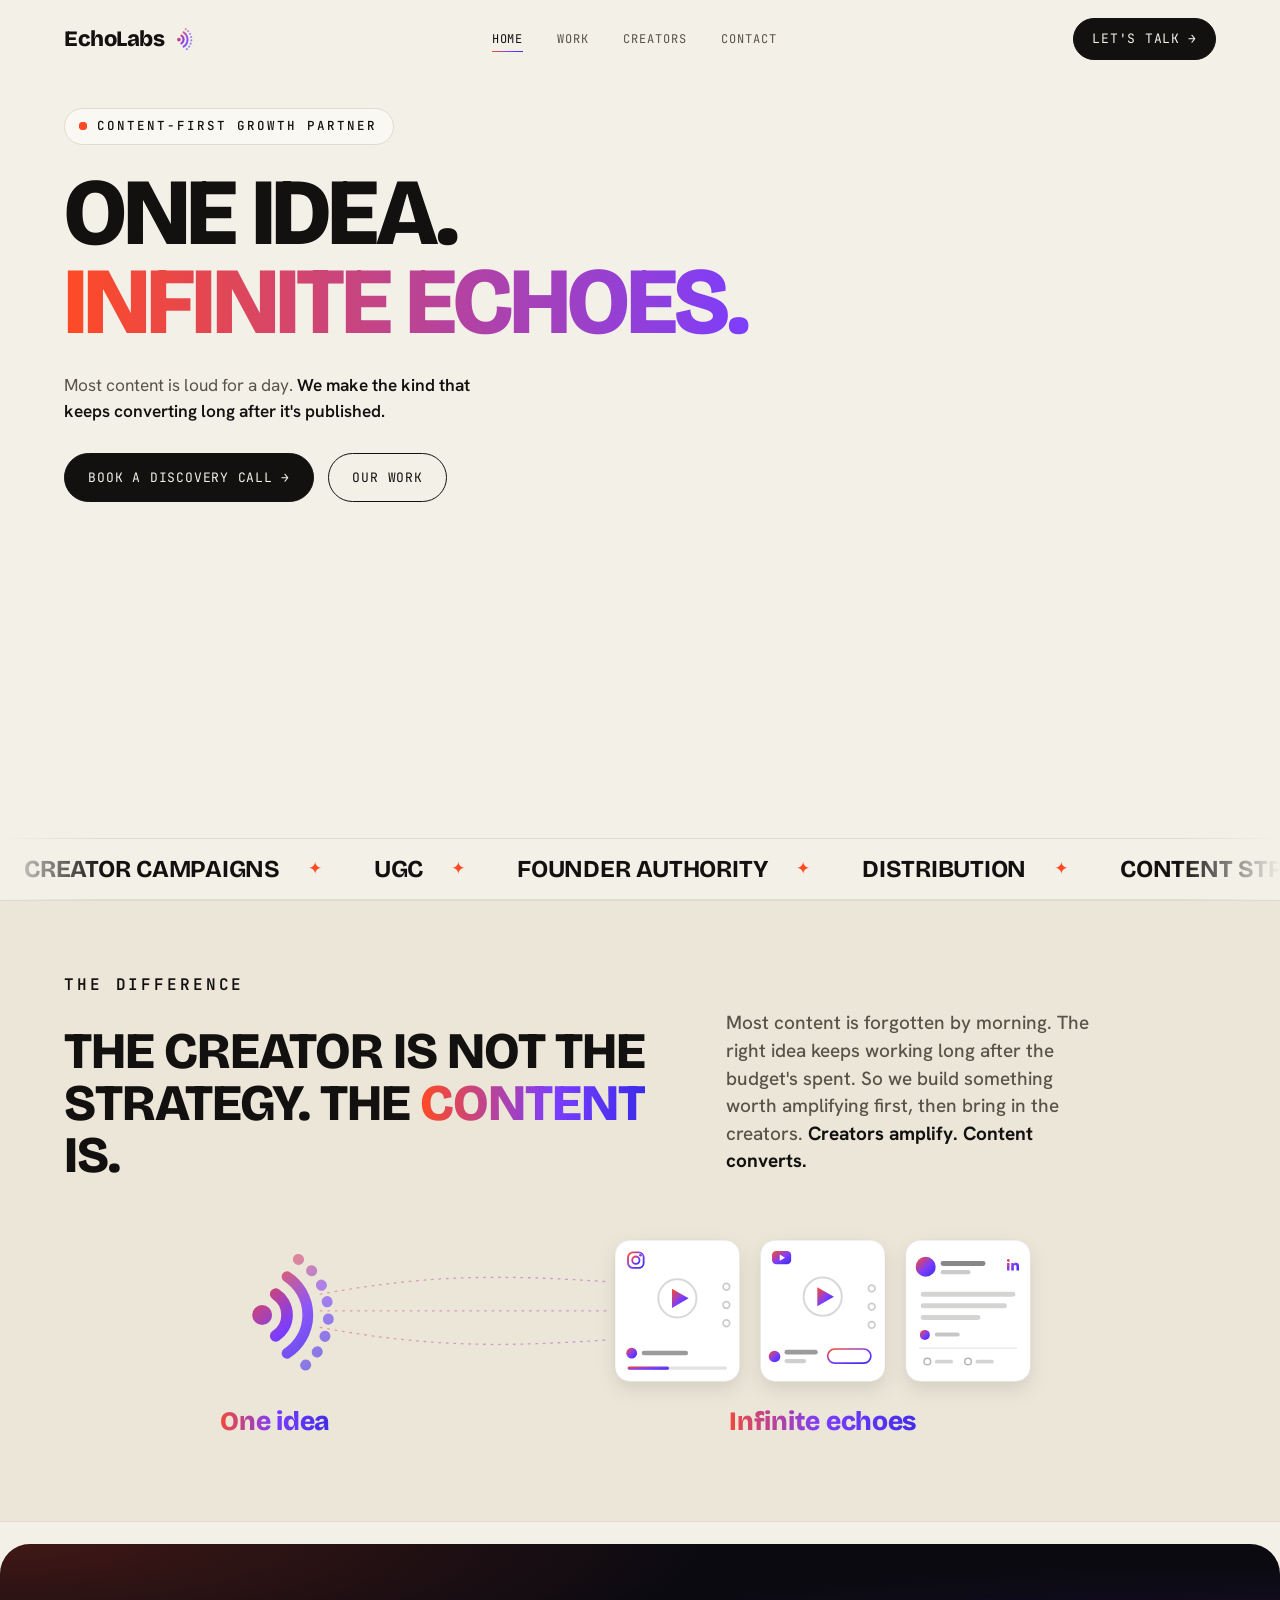
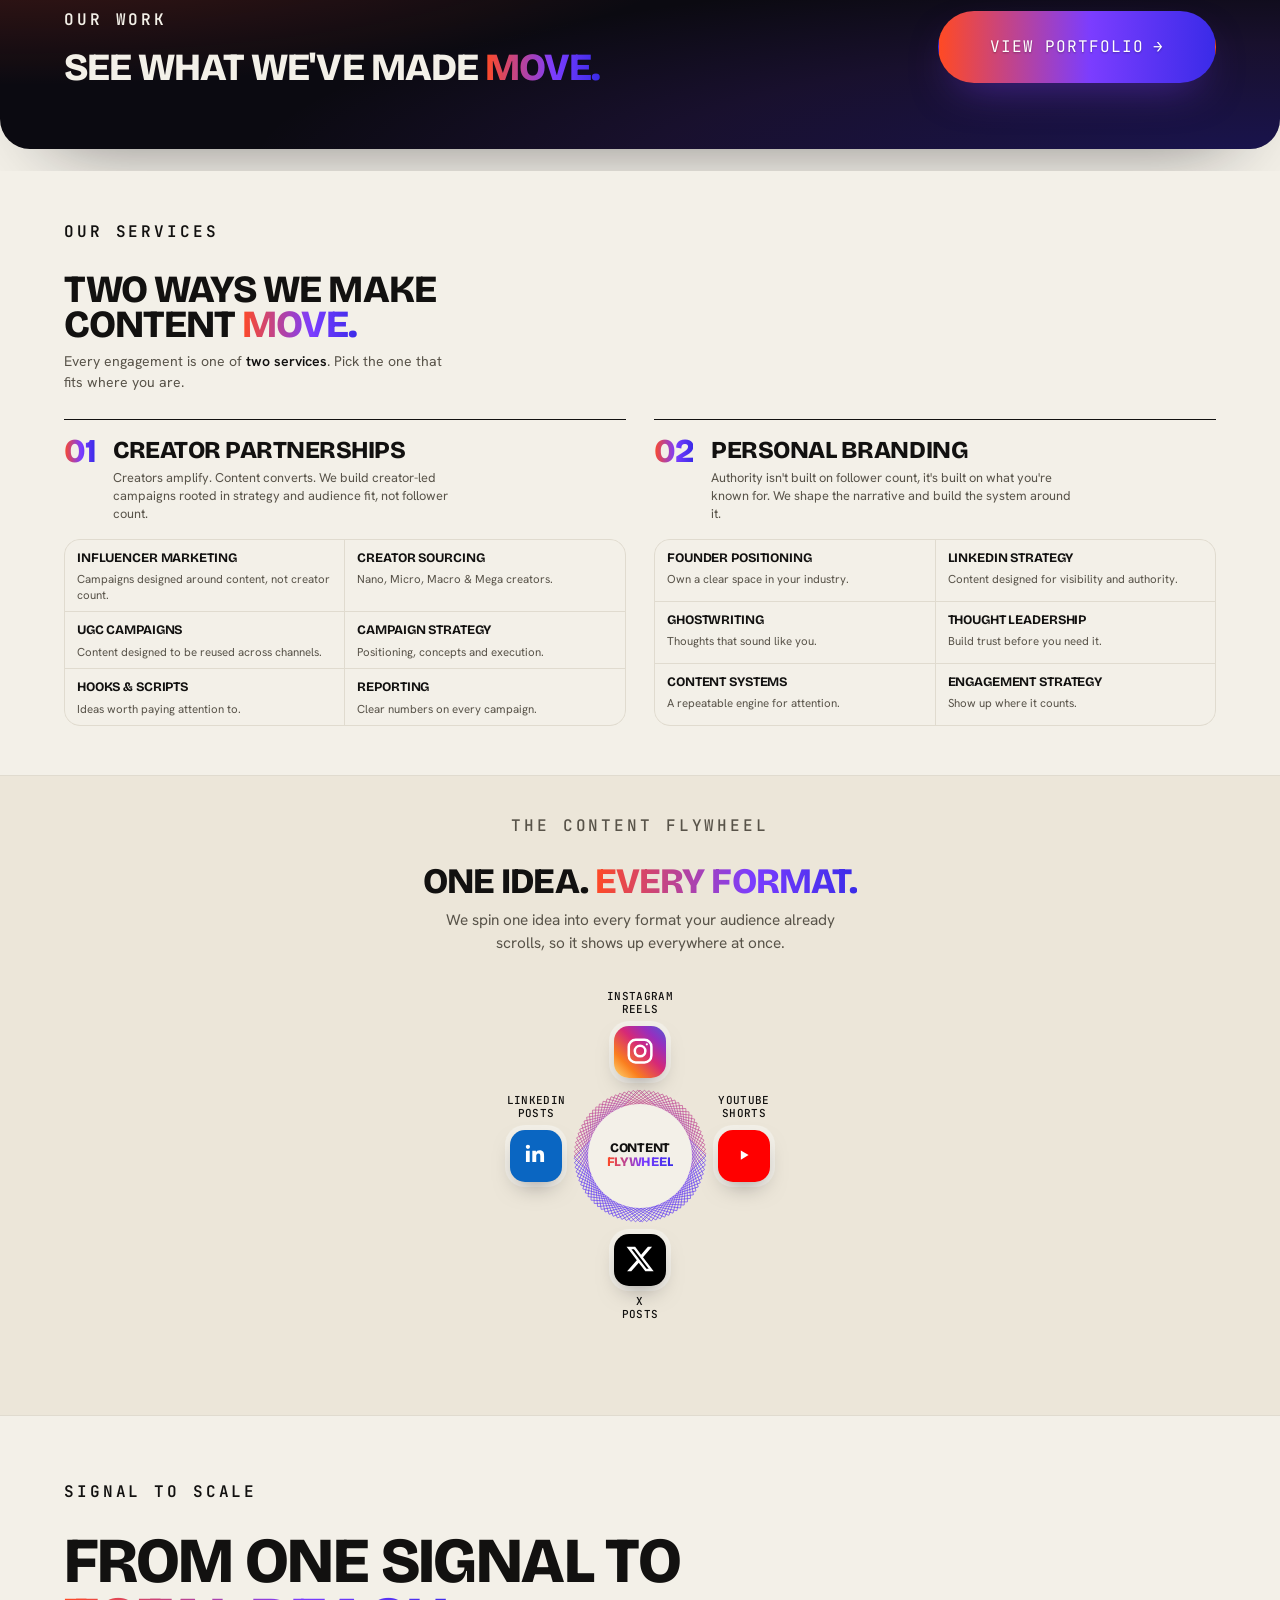
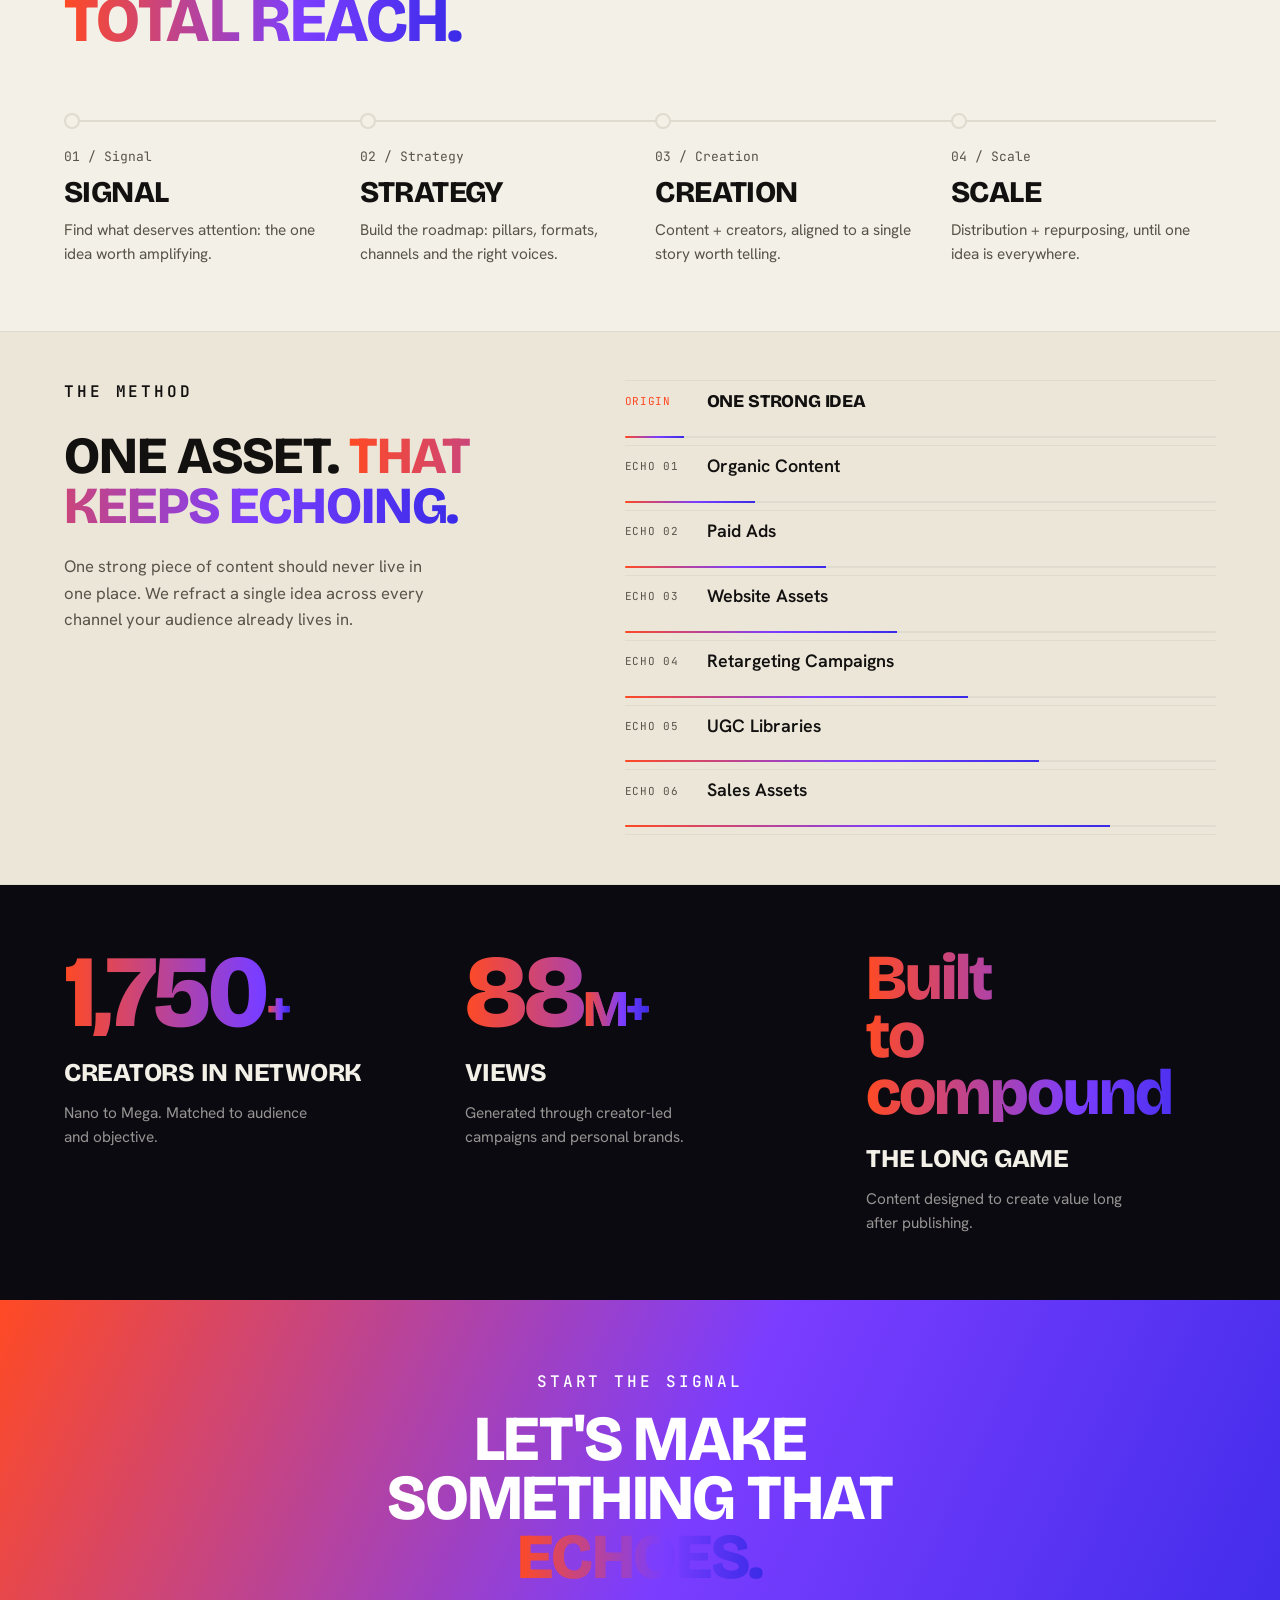
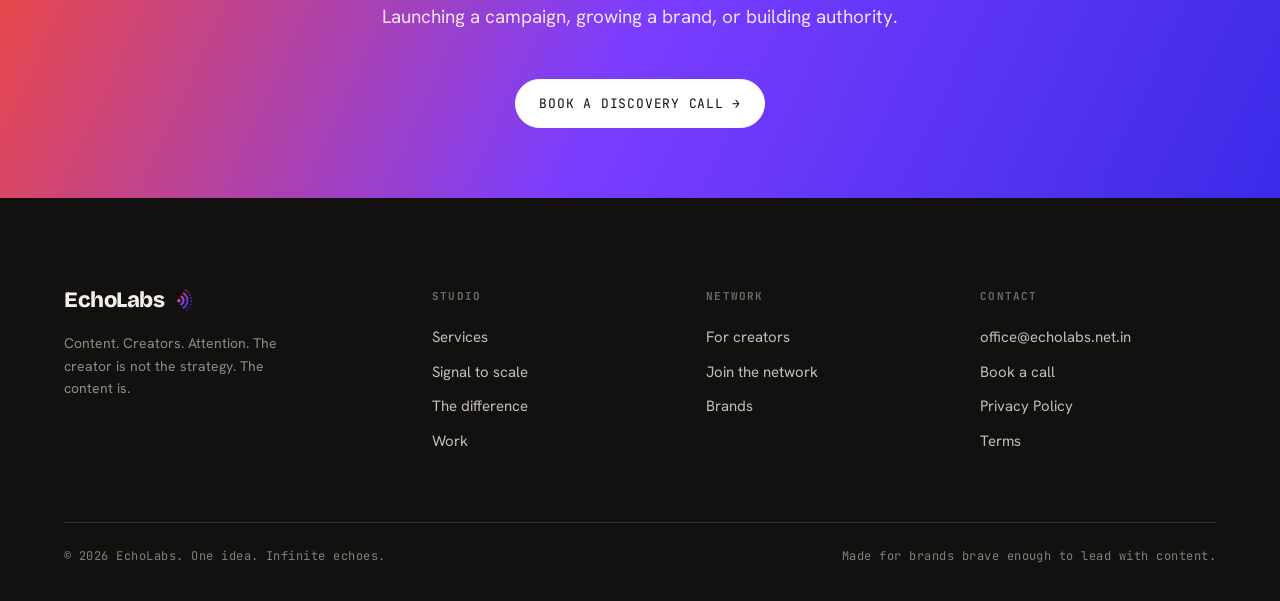
==== commit c028e5d2: "Redesign Updates" ====
--- a/index.html
+++ b/index.html
@@ -14,8 +14,10 @@
 <meta property="og:description" content="The creator is not the strategy. The content is. A content-first growth partner." />
 <link rel="preconnect" href="https://fonts.googleapis.com" />
 <link rel="preconnect" href="https://fonts.gstatic.com" crossorigin />
+<link rel="preconnect" href="https://assets.calendly.com" />
+<link rel="dns-prefetch" href="https://calendly.com" />
 <link href="https://fonts.googleapis.com/css2?family=Bricolage+Grotesque:opsz,wght@12..96,700;12..96,800&family=Hanken+Grotesk:wght@400;500;600&family=JetBrains+Mono:wght@400;500&display=swap" rel="stylesheet" />
-<link rel="stylesheet" href="styles.css?v=20260629-2" />
+<link rel="stylesheet" href="styles.css?v=20260705" />
 </head>
 <body>
 <svg width="0" height="0" aria-hidden="true" style="position:absolute"><defs><linearGradient id="logoGrad" gradientUnits="userSpaceOnUse" x1="1" y1="8" x2="25" y2="24"><stop offset="0" stop-color="#FF4A24"/><stop offset="0.55" stop-color="#7B3DFF"/><stop offset="1" stop-color="#3A2BE8"/></linearGradient></defs></svg>
@@ -104,11 +106,11 @@
       </h2>
     </div>
     <div class="belief__cols">
-      <p class="belief__lede reveal">Make a weak idea loud and the feed still forgets it by morning; make the right one, and the right voices carry it long after the budget runs out. So we build something worth amplifying first, then bring the creators. <strong>Creators amplify. Content converts.</strong></p>
+      <p class="belief__lede reveal">Most content is forgotten by morning. The right idea keeps working long after the budget's spent. So we build something worth amplifying first, then bring in the creators. <strong>Creators amplify. Content converts.</strong></p>
     </div>
   </div>
   <div class="wrap belief__viz reveal">
-    <svg viewBox="0 0 1180 250" class="diffviz" role="img" aria-label="The EchoLabs idea echoing out into an Instagram Reel, a YouTube Short and a LinkedIn post" preserveAspectRatio="xMidYMid meet">
+    <svg viewBox="0 0 1180 292" class="diffviz" role="img" aria-label="The EchoLabs idea echoing out into an Instagram Reel, a YouTube Short and a LinkedIn post" preserveAspectRatio="xMidYMid meet">
       <defs>
         <!-- one brand gradient, used everywhere for uniformity -->
         <linearGradient id="dvg" x1="60" y1="0" x2="1100" y2="0" gradientUnits="userSpaceOnUse">
@@ -122,10 +124,10 @@
         <linearGradient id="dvgBox" x1="0" y1="0" x2="1" y2="1">
           <stop offset="0" stop-color="#FF4A24"/><stop offset="0.55" stop-color="#7B3DFF"/><stop offset="1" stop-color="#3A2BE8"/>
         </linearGradient>
-        <linearGradient id="dvgText" x1="96" y1="0" x2="204" y2="0" gradientUnits="userSpaceOnUse">
+        <linearGradient id="dvgText" x1="78" y1="0" x2="222" y2="0" gradientUnits="userSpaceOnUse">
           <stop offset="0" stop-color="#FF4A24"/><stop offset="0.5" stop-color="#7B3DFF"/><stop offset="1" stop-color="#3A2BE8"/>
         </linearGradient>
-        <linearGradient id="dvgText2" x1="734" y1="0" x2="886" y2="0" gradientUnits="userSpaceOnUse">
+        <linearGradient id="dvgText2" x1="682" y1="0" x2="938" y2="0" gradientUnits="userSpaceOnUse">
           <stop offset="0" stop-color="#FF4A24"/><stop offset="0.5" stop-color="#7B3DFF"/><stop offset="1" stop-color="#3A2BE8"/>
         </linearGradient>
         <filter id="dvCard" x="-20%" y="-20%" width="140%" height="170%">
@@ -134,13 +136,13 @@
       </defs>
 
       <!-- ONE IDEA: the EchoLabs echo mark (exact logo gradient) as the source of every echo -->
-      <g transform="translate(110 32) scale(5)">
+      <g transform="translate(110 50) scale(5)">
         <circle cx="5" cy="16" r="2.4" fill="url(#dvgMark)"/>
         <path d="M8.27 10.97 A 6 6 0 0 1 8.27 21.03" fill="none" stroke="url(#dvgMark)" stroke-width="2.8" stroke-linecap="round"/>
         <path d="M11 6.78 A 11 11 0 0 1 11 25.22" fill="none" stroke="url(#dvgMark)" stroke-width="2.6" stroke-linecap="round" opacity="0.85"/>
         <path d="M13.72 2.6 A 16 16 0 0 1 13.72 29.4" fill="none" stroke="url(#dvgMark)" stroke-width="2.6" stroke-linecap="round" stroke-dasharray="0.1 4.1" opacity="0.6"/>
       </g>
-      <text x="150" y="229" text-anchor="middle" class="dv-hero" fill="url(#dvgText)">One idea</text>
+      <text x="150" y="268" text-anchor="middle" class="dv-hero" fill="url(#dvgText)">One idea</text>
 
       <!-- flow lines: the echoes travelling out -->
       <g fill="none" stroke="url(#dvg)" stroke-width="1.6" stroke-linecap="round" stroke-dasharray="2 7" opacity="0.45">
@@ -189,14 +191,14 @@
       <line x1="926" y1="170" x2="1044" y2="170" stroke="#121110" stroke-opacity="0.1" stroke-width="1.4"/>
       <g><circle cx="936" cy="186" r="4" fill="none" stroke="#121110" stroke-opacity="0.3" stroke-width="1.8"/><rect x="945" y="184" width="22" height="4.5" rx="2.25" fill="#121110" opacity="0.18"/><circle cx="985" cy="186" r="4" fill="none" stroke="#121110" stroke-opacity="0.3" stroke-width="1.8"/><rect x="994" y="184" width="22" height="4.5" rx="2.25" fill="#121110" opacity="0.18"/></g>
 
-      <text x="810" y="238" text-anchor="middle" class="dv-hero2" fill="url(#dvgText2)">Infinite echoes</text>
+      <text x="810" y="268" text-anchor="middle" class="dv-hero2" fill="url(#dvgText2)">Infinite echoes</text>
     </svg>
   </div>
 </section>
 
 <!-- OUR WORK -->
 <section class="section workcta" aria-labelledby="wc-h">
-  <div class="wrap workcta__inner">
+  <div class="wrap workcta__inner reveal">
     <div>
       <span class="eyebrow section__eyebrow"><b>Our work</b></span>
       <h2 id="wc-h" class="section__title">See what we've made <span class="accent">move.</span></h2>
@@ -208,7 +210,7 @@
 <!-- SERVICES -->
 <section class="section services-groups" id="services" aria-labelledby="svc-h">
   <div class="wrap">
-    <div class="section__head">
+    <div class="section__head reveal">
       <span class="eyebrow section__eyebrow"><b>Our services</b></span>
       <h2 id="svc-h" class="section__title">Two ways we make content <span class="accent">move.</span></h2>
       <p class="services-groups__note">Every engagement is one of <strong>two services</strong>. Pick the one that fits where you are.</p>
@@ -222,7 +224,7 @@
         </div>
         <div class="svcgroup__intro">
           <h3 class="svcgroup__title">Creator Partnerships</h3>
-          <p class="svcgroup__lead">Creators amplify. Content converts. We build creator-led campaigns rooted in strategy, original ideas, and audience fit, not follower count.</p>
+          <p class="svcgroup__lead">Creators amplify. Content converts. We build creator-led campaigns rooted in strategy and audience fit, not follower count.</p>
         </div>
       </div>
       <div class="svcsub">
@@ -231,6 +233,7 @@
         <div class="svcsub__item"><h4>UGC Campaigns</h4><p>Content designed to be reused across channels.</p></div>
         <div class="svcsub__item"><h4>Campaign Strategy</h4><p>Positioning, concepts and execution.</p></div>
         <div class="svcsub__item"><h4>Hooks &amp; Scripts</h4><p>Ideas worth paying attention to.</p></div>
+        <div class="svcsub__item"><h4>Reporting</h4><p>Clear numbers on every campaign.</p></div>
       </div>
     </div>
 
@@ -241,7 +244,7 @@
         </div>
         <div class="svcgroup__intro">
           <h3 class="svcgroup__title">Personal Branding</h3>
-          <p class="svcgroup__lead">Authority isn't built on follower count. It's built on what you're known for. You've got the expertise; we shape the narrative and build the content system around it.</p>
+          <p class="svcgroup__lead">Authority isn't built on follower count, it's built on what you're known for. We shape the narrative and build the system around it.</p>
         </div>
       </div>
       <div class="svcsub">
@@ -250,6 +253,7 @@
         <div class="svcsub__item"><h4>Ghostwriting</h4><p>Thoughts that sound like you.</p></div>
         <div class="svcsub__item"><h4>Thought Leadership</h4><p>Build trust before you need it.</p></div>
         <div class="svcsub__item"><h4>Content Systems</h4><p>A repeatable engine for attention.</p></div>
+        <div class="svcsub__item"><h4>Engagement Strategy</h4><p>Show up where it counts.</p></div>
       </div>
     </div>
     </div>
@@ -259,12 +263,12 @@
 <!-- CONTENT FLYWHEEL -->
 <section class="section flywheel-sec" id="flywheel" aria-labelledby="fw-h">
   <div class="wrap">
-    <div class="section__head center">
+    <div class="section__head center reveal">
       <span class="eyebrow section__eyebrow">The content flywheel</span>
       <h2 id="fw-h" class="section__title">One idea. <span class="accent">Every format.</span></h2>
-      <p class="flywheel__lead">We spin a single idea into every format your audience already scrolls, so one piece of thinking shows up everywhere at once.</p>
-    </div>
-    <div class="flywheel" role="img" aria-label="Content flywheel across Instagram Reels, YouTube Shorts, X posts and LinkedIn Posts">
+      <p class="flywheel__lead">We spin one idea into every format your audience already scrolls, so it shows up everywhere at once.</p>
+    </div>
+    <div class="flywheel reveal" data-d="1" role="img" aria-label="Content flywheel across Instagram Reels, YouTube Shorts, X posts and LinkedIn Posts">
       <svg class="fw-svg" viewBox="0 0 400 400" aria-hidden="true">
         <defs><linearGradient id="fwg" gradientUnits="userSpaceOnUse" x1="60" y1="60" x2="340" y2="340">
           <stop offset="0" stop-color="#FF4A24"/><stop offset="0.5" stop-color="#7B3DFF"/><stop offset="1" stop-color="#3A2BE8"/>
@@ -296,7 +300,7 @@
 <!-- SIGNAL TO SCALE -->
 <section class="section process" id="how" aria-labelledby="how-h">
   <div class="wrap">
-    <div class="section__head">
+    <div class="section__head reveal">
       <span class="eyebrow section__eyebrow"><b>Signal to scale</b></span>
       <h2 id="how-h" class="section__title">From one signal to <span class="accent">total reach.</span></h2>
     </div>
@@ -314,7 +318,7 @@
 <!-- ONE ASSET, INFINITE ECHOES -->
 <section class="echoband" id="echoes" aria-labelledby="echo-h">
   <div class="wrap echoband__inner">
-    <div class="echoband__lede">
+    <div class="echoband__lede reveal">
       <span class="eyebrow section__eyebrow"><b>The method</b></span>
       <h2 id="echo-h">One asset. <span class="accent">That keeps echoing.</span></h2>
       <p class="echoband__note">One strong piece of content should never live in one place. We refract a single idea across every channel your audience already lives in.</p>
@@ -406,6 +410,6 @@
 </footer>
 
 <script src="config.js"></script>
-<script src="app.js?v=20260629-2"></script>
+<script src="app.js?v=20260705"></script>
 </body>
 </html>
--- a/styles.css
+++ b/styles.css
@@ -15,6 +15,11 @@
 
   --grad: linear-gradient(90deg,#FF4A24,#7B3DFF 55%,#3A2BE8);
   --grad-soft: linear-gradient(90deg, rgba(255,74,36,.14), rgba(123,61,255,.14) 55%, rgba(58,43,232,.14));
+
+  /* Opaque card surfaces — replaces frosted-glass rgba(255,255,255,.x) fills.
+     Warm off-white that sits a touch above --paper; reads as printed stock, not glass. */
+  --card:#FAF8F2;
+  --card-hover:#FFFFFF;
 
   --font-display:'Bricolage Grotesque', system-ui, sans-serif;
   --font-body:'Hanken Grotesk', system-ui, sans-serif;
@@ -139,7 +144,7 @@
 /* Mobile menu toggle */
 .nav__toggle{
   display:none; width:44px; height:44px; border:1px solid var(--border);
-  border-radius:50%; place-items:center; background:rgba(255,255,255,.4);
+  border-radius:50%; place-items:center; background:var(--card);
 }
 .nav__toggle span{ display:block; width:18px; height:2px; background:var(--ink); position:relative; transition:transform .3s var(--ease), opacity .2s; }
 .nav__toggle span::before, .nav__toggle span::after{ content:""; position:absolute; left:0; width:18px; height:2px; background:var(--ink); transition:transform .3s var(--ease); }
@@ -187,9 +192,14 @@
 body.cursor-on, body.cursor-on *{ cursor:none !important; }
 
 /* ---------- SECTION SCAFFOLD ---------- */
-.section{ padding-block:clamp(64px,7.5vw,104px); position:relative; }
-.section--tight{ padding-block:clamp(52px,6vw,84px); }
-.section__head{ margin-bottom:clamp(40px,6vw,72px); }
+.section{ padding-block:clamp(44px,5vw,76px); position:relative; }
+.section--tight{ padding-block:clamp(38px,4.4vw,62px); }
+.section__head{ margin-bottom:clamp(22px,3.2vw,40px); }
+/* Alternating section bands so the homepage reads as distinct chapters, not one long scroll.
+   (The dark Work band, black metrics, and gradient CTA already break the rhythm; these tint the
+   in-between light sections so adjacent blocks never blur together.) */
+.belief, .flywheel-sec, .echoband{ background:#ECE6D9; border-block:1px solid var(--border); }
+.services-groups, .process{ background:var(--paper); }
 .section__eyebrow{ display:block; margin-bottom:22px; }
 .section__eyebrow b{ color:var(--ink); font-weight:500; }
 .section__title{ font-family:var(--font-display); font-weight:800; text-transform:uppercase; letter-spacing:-.025em; line-height:.92; font-size:clamp(34px,5vw,68px); max-width:18ch; }
@@ -205,12 +215,18 @@
 
 /* ---------- HERO ---------- */
 .hero{ position:relative; padding-top:clamp(92px,12vh,126px); padding-bottom:clamp(16px,2.5vh,30px); overflow:hidden; }
-.hero__tag{ display:inline-flex; align-items:center; gap:10px; border:1px solid var(--border); background:rgba(255,255,255,.35); border-radius:var(--radius); padding:8px 16px 8px 14px; margin-bottom:clamp(14px,2vw,24px); }
+.hero__tag{ display:inline-flex; align-items:center; gap:10px; border:1px solid var(--border); background:var(--card); border-radius:var(--radius); padding:8px 16px 8px 14px; margin-bottom:clamp(14px,2vw,24px); }
 .hero__dot{ width:8px; height:8px; border-radius:50%; background:var(--coral); flex:none; position:relative; }
 .hero__dot::after{ content:""; position:absolute; inset:0; border-radius:50%; background:var(--coral); animation:pulse 2s ease-out infinite; }
 @keyframes pulse{ 0%{ transform:scale(1); opacity:.7; } 100%{ transform:scale(3.4); opacity:0; } }
 .hero__tag .eyebrow{ color:var(--ink); }
-.hero h1{ font-family:var(--font-display); font-weight:800; text-transform:uppercase; letter-spacing:-.03em; line-height:.9; font-size:clamp(40px,8.4vw,116px); }
+.hero h1{ font-family:var(--font-display); font-weight:800; text-transform:uppercase; letter-spacing:-.03em; line-height:.9; font-size:clamp(38px,7.4vw,104px); }
+/* Desktop: hero fills one screen and the marquee ribbon is pinned to the bottom edge.
+   Marquee is absolutely positioned (not flex) so the hero content stays left-aligned. */
+@media (min-width:768px){
+  .hero{ min-height:100svh; padding-bottom:clamp(74px,10vh,108px); }
+  .hero .marquee{ position:absolute; left:0; right:0; bottom:0; margin-top:0; }
+}
 .line-mask{ overflow:hidden; display:block; padding-block:.02em; }
 .line-mask > span{ display:block; transform:translateY(112%); transition:transform 1.05s var(--ease); }
 body.loaded .line-mask > span{ transform:translateY(0); }
@@ -292,7 +308,7 @@
 .cards{ display:grid; grid-template-columns:repeat(auto-fit,minmax(250px,1fr)); gap:clamp(16px,2vw,24px); }
 .card{
   position:relative; border:1px solid var(--border); border-radius:20px;
-  padding:clamp(26px,3vw,38px); background:rgba(255,255,255,.35);
+  padding:clamp(26px,3vw,38px); background:var(--card);
   overflow:hidden; isolation:isolate;
   transition:transform .5s var(--ease), border-color .5s var(--ease);
 }
@@ -313,7 +329,7 @@
 .workgrid{ display:grid; grid-template-columns:repeat(auto-fill,minmax(300px,1fr)); gap:clamp(16px,2vw,22px); }
 .wcard{
   position:relative; border:1px solid var(--border); border-radius:20px; overflow:hidden;
-  background:rgba(255,255,255,.35); min-height:300px; display:flex; flex-direction:column;
+  background:var(--card); min-height:300px; display:flex; flex-direction:column;
   transition:transform .5s var(--ease), border-color .5s var(--ease);
 }
 .wcard:hover{ transform:translateY(-6px); border-color:var(--ink); }
@@ -327,16 +343,18 @@
 .wcard__stat span{ font-size:.5em; }
 
 /* ---------- DARK BANDS (creators / for-creators) ---------- */
-.darkband{ position:relative; overflow:hidden; background:var(--night); color:var(--paper); padding-block:clamp(46px,5.8vw,86px); }
+/* Static corner glows (matches the .workcta "designed panel" treatment) replace
+   the floating blurred orbs — same brand warmth, none of the AI-hero blob motion. */
+.darkband{ position:relative; overflow:hidden; color:var(--paper); padding-block:clamp(46px,5.8vw,86px);
+  background:
+    radial-gradient(120% 140% at 0% 0%, rgba(255,74,36,.16), transparent 46%),
+    radial-gradient(130% 150% at 100% 100%, rgba(58,43,232,.22), rgba(123,61,255,.10) 40%, transparent 62%),
+    var(--night);
+}
 .darkband .section__eyebrow b{ color:#fff; }
 .darkband__inner{ position:relative; z-index:1; }
-.orb{ position:absolute; border-radius:50%; filter:blur(70px); opacity:.55; z-index:0; pointer-events:none; will-change:transform; }
-.orb--1{ width:420px; height:420px; background:var(--coral); top:-80px; left:-60px; animation:float1 16s ease-in-out infinite; }
-.orb--2{ width:520px; height:520px; background:var(--violet); bottom:-160px; right:-80px; animation:float2 19s ease-in-out infinite; }
-.orb--3{ width:300px; height:300px; background:var(--indigo); top:40%; left:55%; animation:float3 22s ease-in-out infinite; opacity:.4; }
-@keyframes float1{ 0%,100%{ transform:translate(0,0); } 50%{ transform:translate(40px,50px); } }
-@keyframes float2{ 0%,100%{ transform:translate(0,0); } 50%{ transform:translate(-50px,-40px); } }
-@keyframes float3{ 0%,100%{ transform:translate(0,0) scale(1); } 50%{ transform:translate(30px,-30px) scale(1.12); } }
+/* Orbs retired in favour of the static .darkband corner glows above. */
+.orb{ display:none; }
 .darkband h2{ font-family:var(--font-display); font-weight:800; text-transform:uppercase; letter-spacing:-.025em; line-height:.92; font-size:clamp(34px,4.6vw,58px); }
 .darkband__lead{ color:rgba(243,240,232,.66); font-size:clamp(15px,1.4vw,18px); line-height:1.55; max-width:42ch; }
 .split-head{ display:grid; grid-template-columns:1.2fr .8fr; gap:clamp(24px,3.4vw,48px); align-items:end; margin-bottom:clamp(24px,3.4vw,44px); }
@@ -376,8 +394,9 @@
 @media (max-width:600px){ .phero__meta{ gap:30px; } .phero__foot{ gap:24px; } }
 
 /* ---------- FINAL CTA ---------- */
-.final{ position:relative; overflow:hidden; color:#fff; background:linear-gradient(115deg,#FF4A24,#7B3DFF 50%,#3A2BE8,#7B3DFF 80%,#FF4A24); background-size:280% 280%; animation:shift 14s ease infinite; text-align:center; padding-block:clamp(44px,5.5vw,82px); }
-@keyframes shift{ 0%{ background-position:0% 50%; } 50%{ background-position:100% 50%; } 100%{ background-position:0% 50%; } }
+/* Static rich gradient — the auto-shifting background-position animation (the
+   "AI template" tell) is removed; the gradient itself stays as brand colour. */
+.final{ position:relative; overflow:hidden; color:#fff; background:linear-gradient(115deg,#FF4A24,#7B3DFF 52%,#3A2BE8); text-align:center; padding-block:clamp(44px,5.5vw,82px); }
 .final__eyebrow{ color:rgba(255,255,255,.8); margin-bottom:16px; display:block; }
 .final h2{ font-family:var(--font-display); font-weight:800; text-transform:uppercase; letter-spacing:-.025em; line-height:.92; font-size:clamp(34px,5vw,76px); max-width:15ch; margin-inline:auto; }
 .final__sub{ margin-top:16px; font-size:clamp(15px,1.5vw,19px); color:rgba(255,255,255,.85); max-width:48ch; margin-inline:auto; }
@@ -400,7 +419,7 @@
 .field label .req{ color:var(--coral); }
 .field input, .field select, .field textarea{
   font-family:var(--font-body); font-size:16px; color:var(--ink);
-  background:rgba(255,255,255,.5); border:1px solid var(--border); border-radius:12px;
+  background:var(--card); border:1px solid var(--border); border-radius:12px;
   padding:14px 16px; transition:border-color .3s var(--ease), background .3s var(--ease);
   width:100%;
 }
@@ -449,7 +468,7 @@
 
 /* ---------- CONTACT ---------- */
 .contact-options{ display:grid; gap:14px; }
-.contact-opt{ display:flex; align-items:center; gap:16px; padding:20px 22px; border:1px solid var(--border); border-radius:16px; background:rgba(255,255,255,.35); transition:border-color .4s var(--ease), transform .4s var(--ease); }
+.contact-opt{ display:flex; align-items:center; gap:16px; padding:20px 22px; border:1px solid var(--border); border-radius:16px; background:var(--card); transition:border-color .4s var(--ease), transform .4s var(--ease); }
 .contact-opt:hover{ border-color:var(--ink); transform:translateX(4px); }
 .contact-opt__ico{ width:42px; height:42px; flex:none; border-radius:12px; display:grid; place-items:center; background:var(--grad); }
 .contact-opt__ico svg{ width:20px; stroke:#fff; }
@@ -624,7 +643,7 @@
 
 /* ---------- SERVICES GROUPS ---------- */
 /* Two services shown side by side, no scrolling */
-.svcgroups{ display:grid; grid-template-columns:1fr 1fr; gap:clamp(28px,3.4vw,52px); margin-top:clamp(30px,4vw,52px); align-items:start; }
+.svcgroups{ display:grid; grid-template-columns:1fr 1fr; gap:clamp(28px,3.4vw,52px); margin-top:clamp(30px,4vw,52px); align-items:stretch; }
 .services-groups .svcgroup{ border-top:1px solid var(--ink); padding-top:clamp(24px,2.8vw,36px); margin-top:0; display:flex; flex-direction:column; }
 .services-groups .svcgroup:first-of-type{ margin-top:0; }
 .svcgroups .svcsub{ margin-top:auto; }
@@ -674,7 +693,7 @@
 @media (max-width:760px){ .bigstats{ grid-template-columns:1fr; gap:42px; } }
 
 /* ---------- WORK CTA — highlighted dark band to break up the long light scroll ---------- */
-.workcta{ padding-block:clamp(16px,3vw,38px); }
+.workcta{ padding-block:clamp(8px,1.8vw,22px); }
 .workcta__inner{
   position:relative; overflow:hidden;
   display:flex; align-items:center; justify-content:space-between; gap:clamp(24px,4vw,48px); flex-wrap:wrap;
@@ -728,11 +747,7 @@
 .section__eyebrow, .phero__eyebrow{ display:flex; align-items:center; gap:14px; font-size:clamp(13px,1.5vw,16px); letter-spacing:.18em; margin-bottom:clamp(20px,2.4vw,28px); }
 .final__eyebrow{ display:inline-flex; align-items:center; gap:14px; font-size:clamp(13px,1.5vw,16px); letter-spacing:.18em; }
 .section__eyebrow b, .phero__eyebrow b, .final__eyebrow b{ font-weight:600; }
-.section__eyebrow::before, .phero__eyebrow::before, .final__eyebrow::before{
-  content:""; width:34px; height:3px; border-radius:3px; flex:none;
-  background:linear-gradient(90deg,#FF4A24,#7B3DFF,#3A2BE8,#7B3DFF,#FF4A24);
-  background-size:200% 100%; animation:gradFlow 6s linear infinite;
-}
+/* Eyebrow tick removed for a cleaner, more professional look (no leading dash) */
 
 /* --- Flowing gradient: gentle shimmer on highlight words/numbers --- */
 @keyframes gradFlow{ from{ background-position:0% 0; } to{ background-position:-200% 0; } }
@@ -789,6 +804,24 @@
 /* odd number of sub-items: let the last one span the full width so there's no empty cell */
 .svcgroups .svcsub__item:last-child:nth-child(odd){ grid-column:1 / -1; }
 @media (max-width:480px){ .svcgroups .svcsub{ grid-template-columns:1fr; } }
+
+/* ---- Compact services: both engines + all sub-items readable in one screen ---- */
+.services-groups{ padding-block:clamp(30px,3.8vw,56px); }
+.services-groups .section__title{ font-size:clamp(24px,3vw,40px); }
+.services-groups .section__head{ margin-bottom:clamp(14px,2vw,24px); }
+.services-groups__note{ margin-top:8px; font-size:clamp(13px,1.1vw,14.5px); }
+.svcgroups{ margin-top:clamp(14px,2vw,26px); gap:clamp(18px,2.2vw,34px); }
+.services-groups .svcgroup{ padding-top:clamp(12px,1.5vw,20px); }
+.svcgroups .svcgroup__head{ margin-bottom:clamp(10px,1.4vw,16px); gap:clamp(12px,1.4vw,20px); }
+.svcgroups .svcgroup__no{ font-size:clamp(30px,2.6vw,42px); }
+.svcgroups .svcgroup__title{ font-size:clamp(19px,1.9vw,26px); margin-bottom:7px; }
+.svcgroups .svcgroup__lead{ font-size:clamp(12.5px,1vw,14px); line-height:1.4; max-width:52ch; }
+.svcgroups .svcsub__item{ padding:9px 12px; }
+.svcgroups .svcsub__item h4{ font-size:13px; margin-bottom:3px; }
+.svcgroups .svcsub__item p{ font-size:11.5px; line-height:1.35; }
+/* Level the two engines: each sub-item grid fills its (equal-height) column and stretches its
+   rows, so both boxes line up top and bottom regardless of how the copy wraps */
+.svcgroups .svcsub{ margin-top:0; flex:1 1 auto; align-content:stretch; }
 @media (max-width:640px){
   .svcgroup__head{ grid-template-columns:1fr; gap:14px; }
   .svcgroup__index{ flex-flow:row wrap; align-items:baseline; gap:8px 12px; }
@@ -806,10 +839,10 @@
 }
 /* on-brand illustration: one idea -> infinite echoes */
 .belief__viz{ margin-top:clamp(12px,2vw,28px); }
-.belief__viz .diffviz{ width:100%; height:auto; display:block; }
+.belief__viz .diffviz{ width:100%; max-width:980px; height:auto; display:block; margin-inline:auto; }
 .belief__viz .dv-tag{ font-family:var(--font-mono); font-size:14px; letter-spacing:2.5px; fill:var(--muted); }
-.belief__viz .dv-hero{ font-family:var(--font-display); font-weight:800; font-size:34px; letter-spacing:-.01em; }
-.belief__viz .dv-hero2{ font-family:var(--font-display); font-weight:800; font-size:28px; letter-spacing:-.01em; }
+/* Both illustration labels share one size so the two sides read as a matched pair */
+.belief__viz .dv-hero, .belief__viz .dv-hero2{ font-family:var(--font-display); font-weight:800; font-size:32px; letter-spacing:-.01em; }
 @media (max-width:640px){
   .belief__viz{ margin-top:clamp(28px,7vw,40px); overflow-x:auto; -webkit-overflow-scrolling:touch; scrollbar-width:none; }
   .belief__viz::-webkit-scrollbar{ display:none; }
@@ -817,18 +850,21 @@
 }
 
 /* ---------- CONTENT FLYWHEEL ---------- */
-.flywheel-sec{ overflow:hidden; padding-block:clamp(26px,3.2vw,46px); }
+/* Extra bottom room so the X node label isn't clipped; top room handled by the wheel's margin */
+.flywheel-sec{ overflow:hidden; padding-top:clamp(22px,3vw,42px); padding-bottom:clamp(52px,6.5vw,84px); }
 .flywheel-sec .section__head{ text-align:center; margin-bottom:0; }
 .flywheel-sec .section__eyebrow{ justify-content:center; }
-.flywheel-sec .section__title{ max-width:none; font-size:clamp(26px,3.2vw,40px); }
-.flywheel__lead{ margin:12px auto 0; max-width:46ch; color:var(--muted); font-size:clamp(14px,1.35vw,17px); line-height:1.55; }
-.flywheel{ position:relative; width:min(82vw,392px,44vh); aspect-ratio:1; margin:clamp(30px,4.2vw,54px) auto 0; }
+.flywheel-sec .section__title{ max-width:none; font-size:clamp(24px,2.8vw,36px); }
+.flywheel__lead{ margin:10px auto 0; max-width:44ch; color:var(--muted); font-size:clamp(13px,1.2vw,15.5px); line-height:1.5; }
+/* Smaller wheel; generous top margin keeps the Instagram label clear of the lead text,
+   bottom margin + section padding give the X node label room so nothing is cropped */
+.flywheel{ position:relative; width:min(62vw,260px,38vh); aspect-ratio:1; margin:clamp(48px,5.5vw,74px) auto clamp(30px,3.6vw,46px); }
 .fw-svg{ position:absolute; inset:15%; overflow:visible; }
 .fw-spin{ transform-origin:200px 200px; }
 @keyframes fwspin{ to{ transform:rotate(360deg); } }
 @media (prefers-reduced-motion:no-preference){ .fw-spin{ animation:fwspin 50s linear infinite; } }
-.flywheel__center{ position:absolute; left:50%; top:50%; transform:translate(-50%,-50%); width:35%; aspect-ratio:1; border-radius:50%; background:var(--paper); display:grid; place-content:center; text-align:center; z-index:2; }
-.flywheel__center span{ display:block; font-family:var(--font-display); font-weight:800; text-transform:uppercase; letter-spacing:-.01em; line-height:1.04; font-size:clamp(12px,1.7vw,16px); }
+.flywheel__center{ position:absolute; left:50%; top:50%; transform:translate(-50%,-50%); width:40%; aspect-ratio:1; border-radius:50%; background:var(--paper); display:grid; place-content:center; text-align:center; padding:6%; z-index:2; }
+.flywheel__center span{ display:block; font-family:var(--font-display); font-weight:800; text-transform:uppercase; letter-spacing:-.02em; line-height:1.02; font-size:clamp(10px,1.45vw,13px); }
 .flywheel__center span:last-child{ background:var(--grad); -webkit-background-clip:text; background-clip:text; color:transparent; }
 /* node is anchored by the ICON (label sits absolutely below) so all icons land on a true circle */
 .fw-node{ position:absolute; transform:translate(-50%,-50%); width:52px; height:52px; z-index:3; transition:transform .4s var(--ease); }
@@ -857,7 +893,15 @@
 
 /* ---------- WORK: real campaigns, disclaimer, personal branding ---------- */
 /* Work page lands straight on the campaigns; add hero-height top spacing under the fixed nav */
-.section.work-top{ padding-top:clamp(104px,13vh,140px); }
+.section.work-top{ padding-top:clamp(80px,10vh,112px); padding-bottom:clamp(24px,3vw,40px); }
+/* Page heading stays on one line */
+.work-top .section__title{ max-width:none; white-space:nowrap; font-size:clamp(26px,5.6vw,60px); }
+.work-top .work-subhead{ margin-top:clamp(16px,2.2vw,28px); }
+/* LinkedIn shown as its own distinct band; proof on paper after it */
+.work-li{ background:#ECE6D9; border-block:1px solid var(--border); }
+.work-li .work-subhead{ margin-top:0; }
+.work-proof{ background:var(--paper); }
+.work-proof .proofblock{ margin-top:0; padding-top:0; border-top:none; }
 .work-disclaimer{ margin-bottom:clamp(34px,4.5vw,52px); padding:16px 20px; border:1px dashed var(--border); border-radius:14px; color:var(--muted); font-size:clamp(12.5px,1.05vw,14px); line-height:1.6; max-width:94ch; }
 .work-disclaimer b{ color:var(--ink); font-weight:600; }
 /* Footer disclaimer: shown after the work, smaller — it's only a legal note */
@@ -903,7 +947,7 @@
 .li-badge{ display:inline-grid; place-items:center; width:22px; height:22px; border-radius:5px; background:#0A66C2; flex:none; }
 .li-badge svg{ width:14px; height:14px; }
 .casestudies{ display:flex; flex-direction:column; gap:clamp(16px,2vw,22px); }
-.cs-card{ display:flex; gap:clamp(20px,3vw,40px); background:rgba(255,255,255,.5); border:1px solid var(--border); border-radius:20px; padding:clamp(22px,3vw,32px); transition:border-color .35s var(--ease), box-shadow .35s var(--ease), transform .35s var(--ease); }
+.cs-card{ display:flex; gap:clamp(20px,3vw,40px); background:var(--card); border:1px solid var(--border); border-radius:20px; padding:clamp(22px,3vw,32px); transition:border-color .35s var(--ease), box-shadow .35s var(--ease), transform .35s var(--ease); }
 .cs-card:hover{ border-color:var(--ink); box-shadow:0 24px 60px -42px rgba(11,10,17,.5); transform:translateY(-3px); }
 .cs-main{ flex:1; min-width:0; }
 .cs-head{ display:flex; align-items:center; gap:11px; margin-bottom:16px; }
@@ -913,7 +957,7 @@
 .cs-why{ margin-top:16px; color:var(--muted); font-size:clamp(14px,1.3vw,16px); line-height:1.6; max-width:60ch; }
 .cs-side{ width:clamp(200px,22vw,240px); flex:none; display:flex; flex-direction:column; gap:14px; }
 .cs-metrics{ display:grid; grid-template-columns:1fr 1fr; gap:10px; }
-.cs-metric{ background:rgba(255,255,255,.6); border:1px solid var(--border); border-radius:12px; padding:13px 14px; }
+.cs-metric{ background:var(--card); border:1px solid var(--border); border-radius:12px; padding:13px 14px; }
 .cs-metric__label{ display:block; font-family:var(--font-mono); font-size:10.5px; text-transform:uppercase; letter-spacing:.05em; color:var(--muted); }
 .cs-metric__num{ display:block; margin-top:6px; font-family:var(--font-display); font-weight:800; font-size:clamp(20px,2.2vw,26px); letter-spacing:-.02em; }
 .cs-cta{ display:inline-flex; align-items:center; justify-content:center; gap:8px; margin-top:auto; font-family:var(--font-mono); text-transform:uppercase; font-size:12px; letter-spacing:.05em; color:var(--ink); border:1.5px solid var(--ink); border-radius:var(--radius); padding:12px 16px; transition:background .35s var(--ease), color .35s var(--ease); }
@@ -924,6 +968,16 @@
 
 /* --- Reels: 3D coverflow carousel (centred card in focus, neighbours angled back) --- */
 .reelcarousel{ position:relative; margin-top:6px; }
+/* Stage wraps the viewport so the side arrows sit on the reels (vertically centred) and are
+   visible the instant the user lands — no scrolling down to find a control bar */
+.reelstage{ position:relative; }
+.reelnav{ position:absolute; top:50%; transform:translateY(-50%); z-index:6; width:clamp(40px,4vw,50px); height:clamp(40px,4vw,50px); border-radius:50%; background:#fff; border:1px solid var(--border); color:var(--ink); display:grid; place-items:center; cursor:pointer; box-shadow:0 12px 30px -14px rgba(11,10,17,.5); transition:background .3s var(--ease), color .3s var(--ease), transform .25s var(--ease); }
+.reelnav svg{ width:56%; height:56%; }
+.reelnav--prev{ left:clamp(2px,1.5vw,18px); }
+.reelnav--next{ right:clamp(2px,1.5vw,18px); }
+.reelnav:hover{ background:var(--ink); color:#fff; }
+.reelnav:active{ transform:translateY(-50%) scale(.9); }
+.reelnav[disabled]{ opacity:.32; pointer-events:none; }
 .reelviewport{ overflow:hidden; perspective:1700px; padding-block:clamp(14px,2vw,26px); }
 .reelrail{
   position:relative;
@@ -933,7 +987,7 @@
   transition:transform .55s var(--ease);
 }
 .reelcard{
-  flex:0 0 clamp(238px,70vw,290px);
+  flex:0 0 clamp(180px,50vw,222px);
   display:flex; flex-direction:column; background:#fff; border:1px solid var(--border);
   border-radius:18px; overflow:hidden; transform-style:preserve-3d; backface-visibility:hidden;
   transition:transform .55s var(--ease), opacity .55s var(--ease), box-shadow .4s var(--ease), border-color .4s var(--ease);
@@ -955,7 +1009,7 @@
 .reelcard__name{ font-family:var(--font-display); font-weight:800; text-transform:uppercase; letter-spacing:-.01em; font-size:clamp(15px,1.7vw,18px); line-height:1.05; }
 .reelcard__tag{ font-family:var(--font-mono); font-size:10.5px; text-transform:uppercase; letter-spacing:.06em; color:var(--muted); flex:none; }
 @keyframes embed-shimmer{ from{ background-position:220% 0; } to{ background-position:-120% 0; } }
-.reelcard__embed{ position:relative; width:100%; height:clamp(440px,58vh,560px); background:linear-gradient(100deg,#efece4 25%,#e3dfd4 50%,#efece4 75%) #fafafa; background-size:220% 100%; animation:embed-shimmer 1.7s linear infinite; }
+.reelcard__embed{ position:relative; width:100%; height:clamp(268px,34vh,330px); background:linear-gradient(100deg,#efece4 25%,#e3dfd4 50%,#efece4 75%) #fafafa; background-size:220% 100%; animation:embed-shimmer 1.7s linear infinite; }
 .reelcard__embed.is-loaded{ animation:none; background:#fff; }
 .reelcard__embed iframe{ position:relative; width:100%; height:100%; border:0; display:block; }
 /* Reels stay fully interactive everywhere so the video can be tapped/clicked to
@@ -972,10 +1026,11 @@
 .reelhint__arrow{ display:inline-block; }
 @media (prefers-reduced-motion:no-preference){ .reelhint__arrow{ animation:reelnudge 1.5s var(--ease) infinite; } }
 @keyframes reelnudge{ 0%,100%{ transform:translateX(0); opacity:.55; } 50%{ transform:translateX(6px); opacity:1; } }
-@media (max-width:560px){ .reelcard__embed{ height:clamp(440px,62vh,560px); } }
+@media (max-width:560px){ .reelcard__embed{ height:clamp(300px,46vh,360px); } }
 
 /* === LinkedIn case studies: official LinkedIn embeds (genuine LinkedIn UI) === */
-.li-rail{ display:grid; grid-template-columns:repeat(3,1fr); gap:clamp(16px,2vw,22px); align-items:stretch; }
+/* Intrinsic grid: flows 3 -> 2 -> 1 columns by available width, no hard breakpoint */
+.li-rail{ display:grid; grid-template-columns:repeat(auto-fit,minmax(min(300px,100%),1fr)); gap:clamp(16px,2vw,22px); align-items:stretch; }
 .li-card{
   display:flex; flex-direction:column; height:100%;
   background:#fff; border:1px solid var(--border); border-radius:14px; overflow:hidden;
@@ -999,8 +1054,7 @@
 }
 .li-card__cta svg{ width:15px; height:15px; flex:none; }
 .li-card__cta:hover{ background:#0A66C2; color:#fff; }
-@media (max-width:920px){
-  .li-rail{ grid-template-columns:1fr; max-width:520px; }
+@media (max-width:620px){
   .li-card__embed{ height:clamp(440px,62vh,560px); }
 }
 @media (prefers-reduced-motion:reduce){
